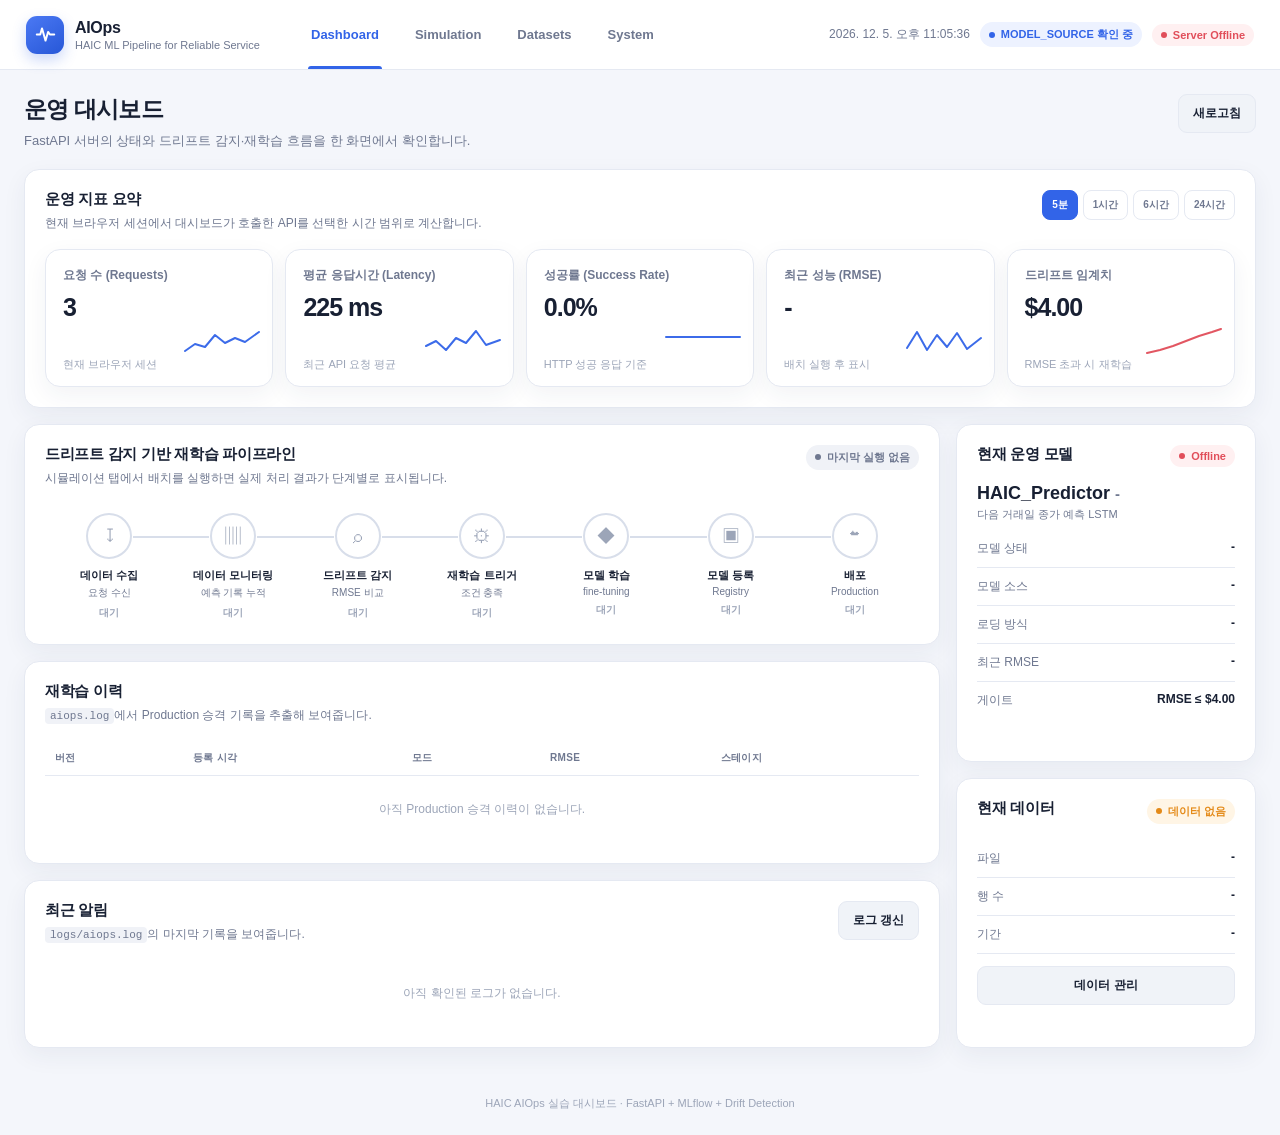
==== frontend/index.html @ a304794e "chore: 폴더 구조 변경 Co-Authored-By: Claude Opus 5.5 <noreply@anthropic.com>" ====
<!DOCTYPE html>
<html lang="ko">
<head>
<meta charset="UTF-8" />
<meta name="viewport" content="width=device-width, initial-scale=1.0" />
<title>AIOps · HAIC 운영 대시보드</title>
<link rel="icon" type="image/x-icon" href="/favicon.ico" />
<style>
  :root {
    --bg: #f4f6fb; --card: #fff; --line: #e5e9f2; --line-strong: #d8deea;
    --text: #182033; --muted: #6f7890; --faint: #9ca5b8; --blue: #3264e8;
    --blue-soft: #edf2ff; --green: #16a765; --green-soft: #eaf8f1;
    --orange: #e48a18; --orange-soft: #fff5e5; --red: #e14e5a; --red-soft: #fff0f1;
    --shadow: 0 8px 24px rgba(38,54,93,.06);
    --sans: -apple-system,BlinkMacSystemFont,"Segoe UI",Pretendard,"Noto Sans KR",sans-serif;
    --mono: "SFMono-Regular",Consolas,Menlo,monospace;
  }
  * { box-sizing: border-box; }
  body { margin: 0; background: var(--bg); color: var(--text); font-family: var(--sans); }
  button,input { font: inherit; } button { cursor: pointer; }
  .topbar { height:70px; padding:0 26px; display:flex; align-items:center; gap:28px; background:rgba(255,255,255,.96); border-bottom:1px solid var(--line); position:sticky; top:0; z-index:20; backdrop-filter:blur(12px); }
  .brand { display:flex; align-items:center; gap:11px; min-width:245px; }
  .brand-mark { width:38px; height:38px; border-radius:11px; display:grid; place-items:center; color:white; background:linear-gradient(145deg,#4b79f4,#2757d7); box-shadow:0 6px 14px rgba(50,100,232,.25); }
  .brand-title { font-size:16px; font-weight:800; letter-spacing:-.02em; }
  .brand-sub { margin-top:2px; color:var(--muted); font-size:11px; }
  .nav { align-self:stretch; display:flex; align-items:stretch; gap:12px; }
  .nav-btn { position:relative; border:0; background:transparent; color:var(--muted); padding:0 12px; font-weight:700; font-size:13px; }
  .nav-btn.active { color:var(--blue); }
  .nav-btn.active::after { content:""; position:absolute; left:9px; right:9px; bottom:0; height:3px; background:var(--blue); border-radius:3px 3px 0 0; }
  .top-meta { margin-left:auto; display:flex; align-items:center; gap:10px; color:var(--muted); font-size:12px; }
  .page { max-width:1280px; margin:0 auto; padding:24px; }
  .tab-panel { display:none; } .tab-panel.active { display:block; animation:fade .18s ease-out; }
  @keyframes fade { from { opacity:.45; transform:translateY(3px); } }
  .page-heading { display:flex; align-items:flex-start; justify-content:space-between; gap:18px; margin-bottom:18px; }
  .page-heading h1 { margin:0; font-size:23px; letter-spacing:-.035em; }
  .page-heading p { margin:6px 0 0; color:var(--muted); font-size:13px; line-height:1.55; }
  .card { background:var(--card); border:1px solid var(--line); border-radius:15px; box-shadow:var(--shadow); }
  .card-pad { padding:20px; }
  .card-head { display:flex; align-items:flex-start; justify-content:space-between; gap:16px; margin-bottom:16px; }
  .card-head h2 { margin:0; font-size:15px; letter-spacing:-.02em; }
  .card-head p { margin:5px 0 0; color:var(--muted); font-size:12px; line-height:1.55; }
  .grid-main { display:grid; grid-template-columns:minmax(0,1fr) 300px; gap:16px; }
  .grid-main > *, .split > * { min-width:0; }
  .stack { display:grid; gap:16px; min-width:0; }
  .stack > *, .card { min-width:0; }
  .metric-grid { display:grid; grid-template-columns:repeat(5,minmax(0,1fr)); gap:12px; }
  .metric { min-height:138px; padding:17px; position:relative; overflow:hidden; }
  .metric-label { color:var(--muted); font-size:12px; font-weight:700; }
  .metric-value { margin-top:9px; font-size:25px; font-weight:850; letter-spacing:-.04em; }
  .metric-foot { position:absolute; left:17px; bottom:14px; color:var(--faint); font-size:11px; }
  .spark { position:absolute; right:12px; bottom:28px; width:76px; height:34px; opacity:.95; }
  .spark polyline { fill:none; stroke:var(--blue); stroke-width:2; stroke-linecap:round; stroke-linejoin:round; }
  .metric.warn .spark polyline { stroke:var(--red); }
  .badge { display:inline-flex; align-items:center; gap:6px; border-radius:999px; padding:5px 9px; font-size:11px; font-weight:750; white-space:nowrap; }
  .badge::before { content:""; width:6px; height:6px; border-radius:50%; background:currentColor; }
  .badge.ok { color:var(--green); background:var(--green-soft); } .badge.warn { color:var(--orange); background:var(--orange-soft); }
  .badge.err { color:var(--red); background:var(--red-soft); } .badge.neutral { color:var(--muted); background:#f0f2f7; }
  .badge.blue { color:var(--blue); background:var(--blue-soft); }
  .pipeline { display:grid; grid-template-columns:repeat(7,minmax(92px,1fr)); align-items:start; gap:0; overflow-x:auto; padding:10px 2px 4px; }
  .stage { min-width:92px; text-align:center; position:relative; padding:0 5px; }
  .stage:not(:last-child)::after { content:""; position:absolute; height:2px; background:var(--line-strong); left:calc(50% + 24px); right:calc(-50% + 24px); top:23px; }
  .stage.done:not(:last-child)::after { background:#9ddbbd; } .stage.alert:not(:last-child)::after { background:#f3ca8a; }
  .stage-icon { width:46px; height:46px; margin:0 auto 9px; border-radius:50%; border:2px solid var(--line-strong); background:white; display:grid; place-items:center; color:var(--faint); font-size:18px; position:relative; z-index:1; }
  .stage.done .stage-icon { border-color:#70cf9f; color:var(--green); background:var(--green-soft); }
  .stage.alert .stage-icon { border-color:#f0b65a; color:var(--orange); background:var(--orange-soft); }
  .stage-title { font-size:11px; font-weight:800; } .stage-desc { color:var(--muted); font-size:10px; margin-top:3px; }
  .stage-status { color:var(--faint); font-size:10px; font-weight:750; margin-top:6px; }
  .stage.done .stage-status { color:var(--green); } .stage.alert .stage-status { color:var(--orange); }
  .model-name { margin:2px 0 3px; font-size:18px; font-weight:850; }
  .kv { display:grid; grid-template-columns:88px 1fr; gap:10px; padding:10px 0; border-bottom:1px solid var(--line); font-size:12px; }
  .kv:last-child { border-bottom:0; } .kv span:first-child { color:var(--muted); } .kv span:last-child { font-weight:750; text-align:right; overflow-wrap:anywhere; }
  .notice { border-left:3px solid var(--blue); background:var(--blue-soft); color:#38517f; border-radius:8px; padding:11px 12px; font-size:11px; line-height:1.6; }
  .btn { border:0; border-radius:9px; padding:10px 14px; font-weight:750; font-size:12px; transition:.15s ease; }
  .btn:hover { transform:translateY(-1px); } .btn.primary { background:var(--blue); color:white; box-shadow:0 5px 12px rgba(50,100,232,.2); }
  .btn.secondary { background:#f0f3f8; color:var(--text); border:1px solid var(--line); } .btn.danger { background:var(--red); color:white; }
  .btn:disabled { opacity:.5; cursor:not-allowed; transform:none; } .btn-row { display:flex; flex-wrap:wrap; gap:8px; align-items:center; }
  .field { padding:10px 12px; border:1px solid var(--line-strong); border-radius:9px; background:white; color:var(--muted); font-size:12px; max-width:100%; }
  textarea.field { width:100%; min-height:310px; resize:vertical; color:var(--text); font:11px/1.55 var(--mono); }
  .range-toolbar { display:flex; gap:5px; flex-wrap:wrap; }
  .range-btn { border:1px solid var(--line); background:#fff; color:var(--muted); border-radius:8px; padding:7px 9px; font-size:10px; font-weight:750; }
  .range-btn.active { background:var(--blue); border-color:var(--blue); color:white; }
  .split { display:grid; grid-template-columns:1fr 1fr; gap:16px; }
  .result { display:none; margin-top:14px; padding:14px; border:1px solid var(--line); border-radius:10px; background:#f8f9fc; font:11px/1.55 var(--mono); white-space:pre-wrap; overflow:auto; max-height:300px; }
  .result.show { display:block; } .result.error { border-color:#f2b4ba; background:var(--red-soft); } .log-view { min-height:260px; }
  table { width:100%; border-collapse:collapse; font-size:12px; } th { color:var(--muted); text-align:left; font-size:10px; letter-spacing:.04em; text-transform:uppercase; padding:10px; border-bottom:1px solid var(--line); }
  td { padding:12px 10px; border-bottom:1px solid var(--line); } tr:last-child td { border-bottom:0; }
  .empty { padding:25px 10px; color:var(--faint); text-align:center; font-size:12px; }
  code { font:11px var(--mono); background:#f0f2f7; padding:2px 5px; border-radius:4px; }
  footer { color:var(--faint); text-align:center; font-size:11px; padding:24px; }
  @media (max-width:980px) {
    .topbar { height:auto; min-height:70px; flex-wrap:wrap; padding:14px 18px 0; gap:8px; } .brand { min-width:0; } .top-meta { margin-left:auto; }
    .nav { order:3; width:100%; height:42px; overflow-x:auto; } .metric-grid { grid-template-columns:repeat(2,minmax(0,1fr)); }
    .metric-grid .metric:last-child { grid-column:1/-1; } .grid-main,.split { grid-template-columns:1fr; }
  }
  @media (max-width:560px) { .page { padding:15px; } .top-meta .clock { display:none; } .metric-grid { grid-template-columns:1fr; } .metric-grid .metric:last-child { grid-column:auto; } .page-heading { display:block; } .page-heading .btn { margin-top:12px; } }
</style>
</head>
<body>
<header class="topbar">
  <div class="brand"><div class="brand-mark"><svg width="21" height="21" viewBox="0 0 24 24" fill="none"><path d="M2 12h4l2-7 4 14 3-10 2 3h5" stroke="currentColor" stroke-width="2.2" stroke-linecap="round" stroke-linejoin="round"/></svg></div><div><div class="brand-title">AIOps</div><div class="brand-sub">HAIC ML Pipeline for Reliable Service</div></div></div>
  <nav class="nav" aria-label="대시보드 메뉴">
    <button class="nav-btn active" data-tab="dashboard" onclick="openTab('dashboard')">Dashboard</button>
    <button class="nav-btn" data-tab="simulation" onclick="openTab('simulation')">Simulation</button>
    <button class="nav-btn" data-tab="datasets" onclick="openTab('datasets')">Datasets</button>
    <button class="nav-btn" data-tab="system" onclick="openTab('system')">System</button>
  </nav>
  <div class="top-meta"><span class="clock" id="clock">-</span><span class="badge blue" id="model-source">MODEL_SOURCE 확인 중</span><span class="badge neutral" id="top-health">연결 확인 중</span></div>
</header>

<main class="page">
  <section class="tab-panel active" id="tab-dashboard">
    <div class="page-heading"><div><h1>운영 대시보드</h1><p>FastAPI 서버의 상태와 드리프트 감지·재학습 흐름을 한 화면에서 확인합니다.</p></div><button class="btn secondary" onclick="refreshAll()">새로고침</button></div>
    <div class="card card-pad" style="margin-bottom:16px;">
      <div class="card-head"><div><h2>운영 지표 요약</h2><p>현재 브라우저 세션에서 대시보드가 호출한 API를 선택한 시간 범위로 계산합니다.</p></div><div class="range-toolbar"><button class="range-btn active" onclick="setMetricWindow(5,this)">5분</button><button class="range-btn" onclick="setMetricWindow(60,this)">1시간</button><button class="range-btn" onclick="setMetricWindow(360,this)">6시간</button><button class="range-btn" onclick="setMetricWindow(1440,this)">24시간</button></div></div>
      <div class="metric-grid">
        <article class="card metric"><div class="metric-label">요청 수 (Requests)</div><div class="metric-value" id="metric-requests">0</div><svg class="spark" viewBox="0 0 76 34"><polyline points="1,27 11,20 21,23 31,11 41,19 51,14 61,18 75,8"/></svg><div class="metric-foot">현재 브라우저 세션</div></article>
        <article class="card metric"><div class="metric-label">평균 응답시간 (Latency)</div><div class="metric-value" id="metric-latency">-</div><svg class="spark" viewBox="0 0 76 34"><polyline points="1,22 11,17 21,26 31,14 41,19 51,7 61,21 75,16"/></svg><div class="metric-foot">최근 API 요청 평균</div></article>
        <article class="card metric"><div class="metric-label">성공률 (Success Rate)</div><div class="metric-value" id="metric-success">-</div><svg class="spark" viewBox="0 0 76 34"><polyline points="1,13 11,13 21,13 31,13 41,13 51,13 61,13 75,13"/></svg><div class="metric-foot">HTTP 성공 응답 기준</div></article>
        <article class="card metric"><div class="metric-label">최근 성능 (RMSE)</div><div class="metric-value" id="metric-rmse">-</div><svg class="spark" viewBox="0 0 76 34"><polyline points="1,24 11,8 21,26 31,11 41,23 51,9 61,25 75,14"/></svg><div class="metric-foot">배치 실행 후 표시</div></article>
        <article class="card metric warn"><div class="metric-label">드리프트 임계치</div><div class="metric-value">$4.00</div><svg class="spark" viewBox="0 0 76 34"><polyline points="1,29 14,26 27,22 40,17 53,12 66,8 75,5"/></svg><div class="metric-foot">RMSE 초과 시 재학습</div></article>
      </div>
    </div>
    <div class="grid-main">
      <div class="stack">
        <div class="card card-pad"><div class="card-head"><div><h2>드리프트 감지 기반 재학습 파이프라인</h2><p>시뮬레이션 탭에서 배치를 실행하면 실제 처리 결과가 단계별로 표시됩니다.</p></div><span class="badge neutral" id="run-badge">마지막 실행 없음</span></div><div class="pipeline" id="pipeline"></div></div>
        <div class="card card-pad"><div class="card-head"><div><h2>재학습 이력</h2><p><code>aiops.log</code>에서 Production 승격 기록을 추출해 보여줍니다.</p></div></div><div style="overflow:auto;"><table><thead><tr><th>버전</th><th>등록 시각</th><th>모드</th><th>RMSE</th><th>스테이지</th></tr></thead><tbody id="history-table"><tr><td colspan="5" class="empty">승격 이력이 없습니다.</td></tr></tbody></table></div></div>
        <div class="card card-pad"><div class="card-head"><div><h2>최근 알림</h2><p><code>logs/aiops.log</code>의 마지막 기록을 보여줍니다.</p></div><button class="btn secondary" onclick="loadLogs()">로그 갱신</button></div><div id="recent-alerts" class="empty">아직 확인된 로그가 없습니다.</div></div>
      </div>
      <aside class="stack">
        <div class="card card-pad"><div class="card-head"><div><h2>현재 운영 모델</h2></div><span class="badge neutral" id="model-health">확인 중</span></div><div class="model-name">HAIC_Predictor <small id="model-version" style="color:var(--muted);">-</small></div><div style="color:var(--muted);font-size:11px;margin-bottom:8px;">다음 거래일 종가 예측 LSTM</div><div class="kv"><span>모델 상태</span><span id="model-loaded">-</span></div><div class="kv"><span>모델 소스</span><span id="model-source-card">-</span></div><div class="kv"><span>로딩 방식</span><span id="loading-mode">-</span></div><div class="kv"><span>최근 RMSE</span><span id="model-rmse">-</span></div><div class="kv"><span>게이트</span><span>RMSE ≤ $4.00</span></div></div>
        <div class="card card-pad"><div class="card-head"><div><h2>현재 데이터</h2></div><span class="badge neutral" id="data-health">확인 중</span></div><div class="kv"><span>파일</span><span id="data-file">-</span></div><div class="kv"><span>행 수</span><span id="data-rows">-</span></div><div class="kv"><span>기간</span><span id="data-range">-</span></div><button class="btn secondary" style="margin-top:12px;width:100%;" onclick="openTab('datasets')">데이터 관리</button></div>
      </aside>
    </div>
  </section>

  <section class="tab-panel" id="tab-simulation">
    <div class="page-heading"><div><h1>시뮬레이션</h1><p>Day1의 단일 종가 예측과 Day3의 드리프트 감지·재학습 흐름을 직접 실행합니다.</p></div></div>
    <div class="card card-pad" style="margin-bottom:16px;">
      <div class="card-head"><div><h2>Day1 — 다음날 종가 예측</h2><p>최근 20거래일의 <code>close</code>와 <code>volume</code>을 JSON으로 보내 <code>/predict</code>를 호출합니다.</p></div><span class="badge blue">20일 시퀀스</span></div>
      <textarea class="field" id="predict-input" spellcheck="false"></textarea>
      <div class="btn-row" style="margin-top:10px;"><button class="btn secondary" onclick="generatePredictExample()">예시 데이터 다시 생성</button><button class="btn primary" id="predict-btn" onclick="runPrediction()">예측 실행</button><span class="badge neutral" id="predict-status">대기 중</span></div>
      <div id="predict-result" class="result"></div>
    </div>
    <div class="card card-pad">
      <div class="card-head"><div><h2>Day3 — 드리프트 시뮬레이션</h2><p>41개 종가를 생성해 슬라이딩 윈도우로 21번 예측하고 RMSE가 임계치를 넘으면 fine-tuning을 실행합니다.</p></div></div>
    <div class="split">
      <div class="card card-pad"><div class="card-head"><div><h2>정상 데이터</h2><p>낮은 변동성의 랜덤워크를 전송합니다.</p></div><span class="badge ok">σ = 0.012</span></div><button class="btn primary" id="normal-btn" onclick="sendBatch('normal')">정상 배치 전송</button></div>
      <div class="card card-pad"><div class="card-head"><div><h2>드리프트 데이터</h2><p>변동성을 3배로 높여 전송합니다.</p></div><span class="badge warn">σ = 0.036</span></div><button class="btn danger" id="drift-btn" onclick="sendBatch('drift')">드리프트 배치 전송</button></div>
    </div>
    <div style="margin-top:16px;"><div class="card-head"><div><h2>실행 결과</h2><p>fine-tuning이 시작되면 응답까지 수십 초가 걸릴 수 있습니다.</p></div><span class="badge neutral" id="simulation-status">대기 중</span></div><div id="simulation-summary" class="empty">위 버튼 중 하나를 눌러 시뮬레이션을 시작하세요.</div><div id="simulation-result" class="result"></div></div>
    </div>
  </section>

  <section class="tab-panel" id="tab-datasets">
    <div class="page-heading"><div><h1>데이터셋 관리</h1><p>학습과 재학습에 사용할 HAIC CSV를 업로드하고 현재 데이터 범위를 확인합니다.</p></div></div>
    <div class="split">
      <div class="card card-pad"><div class="card-head"><div><h2>CSV 업로드</h2><p><code>Date</code>, <code>Close</code>, <code>Volume</code> 컬럼과 최소 41행이 필요합니다.</p></div></div><div class="btn-row"><input class="field" type="file" id="upload-input" accept=".csv" /><button class="btn primary" onclick="uploadFile()">업로드</button></div><div id="upload-status" style="margin-top:14px;"></div></div>
      <div class="card card-pad"><div class="card-head"><div><h2>활성 데이터셋</h2><p>가장 최근에 업로드한 파일이 학습에 사용됩니다.</p></div><span class="badge neutral" id="dataset-badge">확인 중</span></div><table><tbody id="dataset-table"><tr><td class="empty">불러오는 중…</td></tr></tbody></table></div>
    </div>
    <div class="card card-pad" style="margin-top:16px;"><div class="card-head"><div><h2>참조 데이터</h2><p>이 실습의 HAIC 데이터는 가상의 종가·거래량 시계열입니다.</p></div></div><div class="notice">학습 데이터의 가격 수준은 가상이므로 실제 투자 판단에 사용할 수 없습니다. 이 화면의 목적은 시계열 모델 서빙, 성능 게이트, 드리프트 감지와 자동 재학습 과정을 학습하는 것입니다.</div></div>
  </section>

  <section class="tab-panel" id="tab-system">
    <div class="page-heading"><div><h1>시스템</h1><p>서버 상태와 AIOps 로그를 확인합니다.</p></div><button class="btn secondary" onclick="refreshAll()">전체 갱신</button></div>
    <div class="split">
      <div class="card card-pad"><div class="card-head"><div><h2>시스템 설정</h2><p>서버가 실제로 사용 중인 환경변수와 코드 상수입니다.</p></div><span class="badge neutral" id="system-health">확인 중</span></div><div class="kv"><span>SEQ_LEN</span><span>20</span></div><div class="kv"><span>RMSE 게이트</span><span>$4.00</span></div><div class="kv"><span>드리프트 윈도우</span><span>21</span></div><div class="kv"><span>BASE EPOCHS</span><span>100</span></div><div class="kv"><span>FINE-TUNE EPOCHS</span><span>10</span></div><div class="kv"><span>FINE-TUNE LR</span><span>0.0001</span></div><div class="kv"><span>MODEL_SOURCE</span><span id="system-model-source">-</span></div><div class="kv"><span>LOADING_MODE</span><span id="system-loading-mode">-</span></div><div class="notice" style="margin-top:15px;">실습에서는 요청 처리 중 재학습하고 상태·아티팩트·로그를 로컬에 둡니다. 실무에서는 작업 오케스트레이터, 공유 상태 저장소, 객체 스토리지, 중앙 로그 시스템을 사용합니다.</div></div>
      <div class="card card-pad"><div class="card-head"><div><h2>로그 파일</h2><p>파일을 선택하면 아래에서 내용을 확인할 수 있습니다.</p></div></div><div class="btn-row" id="log-files"></div><div id="log-content" class="result log-view"></div></div>
    </div>
  </section>
</main>
<footer>HAIC AIOps 실습 대시보드 · FastAPI + MLflow + Drift Detection</footer>

<script>
const SEQ_LEN=20, WINDOW_SIZE=21, RMSE_THRESHOLD=4.0, NORMAL_SIGMA=.012, DRIFT_SIGMA=.036, DEFAULT_BASE_PRICE=165;
const stats={events:[]}; let metricWindow=5, lastPipelineRun=null;
const stages=[{title:"데이터 수집",desc:"요청 수신",icon:"↧"},{title:"데이터 모니터링",desc:"예측 기록 누적",icon:"▥"},{title:"드리프트 감지",desc:"RMSE 비교",icon:"⌕"},{title:"재학습 트리거",desc:"조건 충족",icon:"⚙"},{title:"모델 학습",desc:"fine-tuning",icon:"◆"},{title:"모델 등록",desc:"Registry",icon:"▣"},{title:"배포",desc:"Production",icon:"☁"}];

function openTab(name){document.querySelectorAll(".tab-panel").forEach(e=>e.classList.toggle("active",e.id===`tab-${name}`));document.querySelectorAll(".nav-btn").forEach(e=>e.classList.toggle("active",e.dataset.tab===name));if(name==="system")loadLogs();if(name==="datasets")loadDataStatus();}
function updateClock(){document.getElementById("clock").textContent=new Intl.DateTimeFormat("ko-KR",{dateStyle:"medium",timeStyle:"medium"}).format(new Date());}setInterval(updateClock,1000);updateClock();
function updateMetrics(){const cutoff=Date.now()-metricWindow*60000,events=stats.events.filter(e=>e.ts>=cutoff),successes=events.filter(e=>e.ok).length,latency=events.reduce((s,e)=>s+e.ms,0);document.getElementById("metric-requests").textContent=events.length.toLocaleString();document.getElementById("metric-latency").textContent=events.length?`${Math.round(latency/events.length)} ms`:"-";document.getElementById("metric-success").textContent=events.length?`${(successes/events.length*100).toFixed(1)}%`:"-";}
function setMetricWindow(minutes,button){metricWindow=minutes;document.querySelectorAll(".range-btn").forEach(b=>b.classList.remove("active"));button.classList.add("active");updateMetrics();}
async function safeJson(res){const text=await res.text();try{return JSON.parse(text)}catch{return{__raw:text||"(응답 없음)"}}}
async function api(path,options={}){const started=performance.now();let res;try{res=await fetch(path,options);return{ok:res.ok,status:res.status,data:await safeJson(res)}}finally{stats.events.push({ts:Date.now(),ms:performance.now()-started,ok:Boolean(res&&res.ok)});updateMetrics();}}
function setBadge(el,type,text){el.className=`badge ${type}`;el.textContent=text;}
function showResult(el,data,error=false){el.className=`result show${error?" error":""}`;el.textContent=typeof data==="string"?data:JSON.stringify(data,null,2);}
function escapeHtml(v){return String(v??"").replace(/[&<>'"]/g,c=>({"&":"&amp;","<":"&lt;",">":"&gt;","'":"&#39;",'"':"&quot;"}[c]));}

async function loadHealth(){const top=document.getElementById("top-health"),model=document.getElementById("model-health"),sys=document.getElementById("system-health");try{const{ok,data}=await api("/health");if(!ok)throw Error();setBadge(top,"ok","Server Healthy");setBadge(model,"ok","Healthy");setBadge(sys,"ok","연결됨");document.getElementById("model-loaded").textContent=data.model_loaded?"메모리에 로드됨":"첫 요청 대기 중";document.getElementById("model-version").textContent=data.model_version||"-";document.getElementById("model-source").textContent=`MODEL_SOURCE=${data.model_source||"local"}`;document.getElementById("model-source-card").textContent=data.model_source||"local";document.getElementById("loading-mode").textContent=data.loading_mode||"-";document.getElementById("system-model-source").textContent=data.model_source||"local";document.getElementById("system-loading-mode").textContent=data.loading_mode||"-";}catch{setBadge(top,"err","Server Offline");setBadge(model,"err","Offline");setBadge(sys,"err","연결 실패");}}
async function loadDataStatus(){const badge=document.getElementById("data-health"),db=document.getElementById("dataset-badge"),table=document.getElementById("dataset-table");try{const{ok,data}=await api("/data/status");if(!ok||!data.exists){setBadge(badge,"warn","데이터 없음");setBadge(db,"warn","업로드 필요");document.getElementById("data-file").textContent="-";document.getElementById("data-rows").textContent="-";document.getElementById("data-range").textContent="-";table.innerHTML='<tr><td class="empty">아직 업로드한 CSV가 없습니다.</td></tr>';return;}setBadge(badge,"ok","준비됨");setBadge(db,"ok","활성");document.getElementById("data-file").textContent=data.filename;document.getElementById("data-rows").textContent=`${data.rows}행`;document.getElementById("data-range").textContent=`${data.start_date} ~ ${data.end_date}`;table.innerHTML=`<tr><th>항목</th><th>값</th></tr><tr><td>파일명</td><td>${escapeHtml(data.filename)}</td></tr><tr><td>데이터 행 수</td><td>${data.rows.toLocaleString()}행</td></tr><tr><td>시작일</td><td>${escapeHtml(data.start_date)}</td></tr><tr><td>종료일</td><td>${escapeHtml(data.end_date)}</td></tr><tr><td>최저 종가</td><td>$${Number(data.min_close).toFixed(2)}</td></tr><tr><td>최고 종가</td><td>$${Number(data.max_close).toFixed(2)}</td></tr><tr><td>평균 거래량</td><td>${Math.round(Number(data.avg_volume||0)).toLocaleString()}</td></tr>`;}catch{setBadge(badge,"err","확인 실패");setBadge(db,"err","오류");table.innerHTML='<tr><td class="empty">데이터 상태를 불러오지 못했습니다.</td></tr>';}}
async function uploadFile(){const input=document.getElementById("upload-input"),status=document.getElementById("upload-status");if(!input.files.length){status.innerHTML='<span class="badge warn">CSV를 먼저 선택하세요</span>';return;}const form=new FormData();form.append("file",input.files[0]);status.innerHTML='<span class="badge neutral">업로드 중</span>';try{const{ok,data}=await api("/data/upload",{method:"POST",body:form});if(!ok){status.innerHTML=`<span class="badge err">${escapeHtml(data.detail||"업로드 실패")}</span>`;return;}status.innerHTML=`<span class="badge ok">${escapeHtml(data.filename)} · ${data.rows}행 업로드 완료</span>`;await loadDataStatus();}catch(e){status.innerHTML=`<span class="badge err">연결 실패: ${escapeHtml(e.message)}</span>`;}}
function randn(){let u=0,v=0;while(!u)u=Math.random();while(!v)v=Math.random();return Math.sqrt(-2*Math.log(u))*Math.cos(2*Math.PI*v)}
function randomWalk(n,base,sigma){const a=[];let p=Math.log(base);for(let i=0;i<n;i++){p+=randn()*sigma;a.push(Math.exp(p))}return a}
function rmseOf(actual,pred){const n=Math.min(actual.length,pred.length);if(!n)return null;return Math.sqrt(actual.slice(0,n).reduce((s,v,i)=>s+(v-pred[i])**2,0)/n)}

function generatePredictExample(){const prices=randomWalk(SEQ_LEN,DEFAULT_BASE_PRICE,.01),sequence=prices.map(close=>({close:Number(close.toFixed(2)),volume:Math.round(1100000+Math.random()*300000)}));document.getElementById("predict-input").value=JSON.stringify({sequence},null,2);setBadge(document.getElementById("predict-status"),"neutral","대기 중");document.getElementById("predict-result").className="result";}
async function runPrediction(){const input=document.getElementById("predict-input"),button=document.getElementById("predict-btn"),status=document.getElementById("predict-status"),result=document.getElementById("predict-result");let payload;try{payload=JSON.parse(input.value)}catch(e){setBadge(status,"err","JSON 형식 오류");showResult(result,e.message,true);return;}button.disabled=true;setBadge(status,"warn","예측 중");try{const{ok,data,status:code}=await api("/predict",{method:"POST",headers:{"Content-Type":"application/json"},body:JSON.stringify(payload)});if(!ok){setBadge(status,"err",`예측 실패 · HTTP ${code}`);showResult(result,data,true);return;}setBadge(status,"ok","예측 완료");showResult(result,data);await loadHealth();}catch(e){setBadge(status,"err","연결 실패");showResult(result,e.message,true)}finally{button.disabled=false}}

async function sendBatch(kind){const badge=document.getElementById("simulation-status"),summary=document.getElementById("simulation-summary"),result=document.getElementById("simulation-result"),buttons=[document.getElementById("normal-btn"),document.getElementById("drift-btn")],prices=randomWalk(SEQ_LEN+WINDOW_SIZE,DEFAULT_BASE_PRICE,kind==="drift"?DRIFT_SIGMA:NORMAL_SIGMA);buttons.forEach(b=>b.disabled=true);setBadge(badge,"warn","실행 중");summary.className="empty";summary.textContent="모델 예측과 드리프트 판단을 기다리는 중입니다…";try{const{ok,status,data}=await api("/predict/batch-test",{method:"POST",headers:{"Content-Type":"application/json"},body:JSON.stringify({prices})});if(!ok){setBadge(badge,"err","실행 실패");summary.textContent=`HTTP ${status} 오류`;showResult(result,data,true);return;}const actual=prices.slice(SEQ_LEN),clientRmse=rmseOf(actual,data.predictions||[]),check=data.drift_check||{};lastPipelineRun={check,rmse:clientRmse,ts:Date.now()};document.getElementById("metric-rmse").textContent=clientRmse==null?"-":`$${clientRmse.toFixed(2)}`;document.getElementById("model-rmse").textContent=check.rmse!=null?`$${Number(check.rmse).toFixed(2)}`:(clientRmse==null?"-":`$${clientRmse.toFixed(2)}`);let type="ok",label="정상 · 드리프트 없음";if(check.status==="retrain_triggered"&&check.promoted===true){label="재학습 완료 · 새 모델 승격"}else if(check.status==="retrain_triggered"&&check.promoted===false){type="warn";label="재학습 완료 · 게이트 미통과"}else if(check.status==="retrain_triggered"){type="warn";label="드리프트 감지 · 재학습 실행"}setBadge(badge,type,label);summary.className="notice";summary.innerHTML=`<strong>${label}</strong><br>예측 ${data.predictions?.length||0}건 · 클라이언트 계산 RMSE ${clientRmse==null?"-":"$"+clientRmse.toFixed(2)} · 임계치 $${RMSE_THRESHOLD.toFixed(2)}`;showResult(result,data);renderPipeline();await loadLogs();}catch(e){setBadge(badge,"err","연결 실패");summary.textContent=e.message;showResult(result,e.message,true)}finally{buttons.forEach(b=>b.disabled=false)}}

function renderPipeline(){let states=Array(7).fill("idle");if(lastPipelineRun){const c=lastPipelineRun.check;if(c.status==="retrain_triggered"&&c.promoted===true)states=["done","done","alert","done","done","done","done"];else if(c.status==="retrain_triggered"&&c.promoted===false)states=["done","done","alert","done","done","alert","idle"];else if(c.status==="retrain_triggered")states=["done","done","alert","done","done","idle","idle"];else states=["done","done","done","idle","idle","idle","idle"]}document.getElementById("pipeline").innerHTML=stages.map((s,i)=>`<div class="stage ${states[i]}"><div class="stage-icon">${s.icon}</div><div class="stage-title">${s.title}</div><div class="stage-desc">${s.desc}</div><div class="stage-status">${states[i]==="done"?"완료":states[i]==="alert"?"감지됨":"대기"}</div></div>`).join("");const b=document.getElementById("run-badge");setBadge(b,"neutral",lastPipelineRun?`마지막 실행 ${new Date(lastPipelineRun.ts).toLocaleTimeString("ko-KR")}`:"마지막 실행 없음")}
async function loadLogs(){const files=document.getElementById("log-files"),alerts=document.getElementById("recent-alerts");try{const{ok,data}=await api("/logs");if(!ok||!Array.isArray(data)||!data.length){files.innerHTML='<span class="badge neutral">로그 파일 없음</span>';alerts.className="empty";alerts.textContent="아직 확인된 로그가 없습니다.";renderHistory("");return;}files.innerHTML=data.map(f=>`<button class="btn secondary" onclick="openLog('${encodeURIComponent(f.name)}')">${escapeHtml(f.name)} · ${f.size}B</button>`).join("");const f=data.find(x=>x.name==="aiops.log")||data[0],log=await api(`/logs/${encodeURIComponent(f.name)}`);if(log.ok){const content=log.data.content||"";renderRecentAlerts(content);renderHistory(content);}}catch{files.innerHTML='<span class="badge err">로그 연결 실패</span>';}}
function renderHistory(content){const body=document.getElementById("history-table"),records=content.split("\n").map(line=>{const m=line.match(/^(\S+\s+\S+).*\[OK\]\s+new_rmse=([0-9.]+).*HAIC_Predictor\s+v([^\s]+)/);return m?{time:m[1],rmse:m[2],version:m[3]}:null}).filter(Boolean).reverse();if(!records.length){body.innerHTML='<tr><td colspan="5" class="empty">아직 Production 승격 이력이 없습니다.</td></tr>';return;}body.innerHTML=records.slice(0,12).map(r=>`<tr><td><strong>v${escapeHtml(r.version)}</strong></td><td>${escapeHtml(r.time.replace(",",""))}</td><td><span class="badge blue">fine-tune</span></td><td>$${Number(r.rmse).toFixed(2)}</td><td><span class="badge ok">Production</span></td></tr>`).join("");const latest=records[0];document.getElementById("model-version").textContent=`v${latest.version}`;document.getElementById("model-rmse").textContent=`$${Number(latest.rmse).toFixed(2)}`;}
function renderRecentAlerts(content){const el=document.getElementById("recent-alerts"),lines=content.split("\n").filter(Boolean).slice(-5).reverse();if(!lines.length){el.className="empty";el.textContent="로그 파일은 있지만 아직 기록이 없습니다.";return;}el.className="";el.innerHTML=lines.map(line=>`<div style="display:flex;gap:9px;padding:10px 2px;border-bottom:1px solid var(--line);font-size:11px;"><span class="badge ${line.includes("[OK]")?"ok":line.includes("[WARN]")?"warn":"blue"}">${line.includes("[OK]")?"OK":line.includes("[WARN]")?"WARN":"INFO"}</span><span style="font-family:var(--mono);line-height:1.5;overflow-wrap:anywhere;">${escapeHtml(line)}</span></div>`).join("")}
async function openLog(name){const box=document.getElementById("log-content");try{const{ok,data}=await api(`/logs/${name}`);showResult(box,ok?(data.content||"(비어 있음)"):data,!ok)}catch(e){showResult(box,e.message,true)}}
async function refreshAll(){await Promise.all([loadHealth(),loadDataStatus(),loadLogs()])}
renderPipeline();generatePredictExample();updateMetrics();refreshAll();
</script>
</body>
</html>
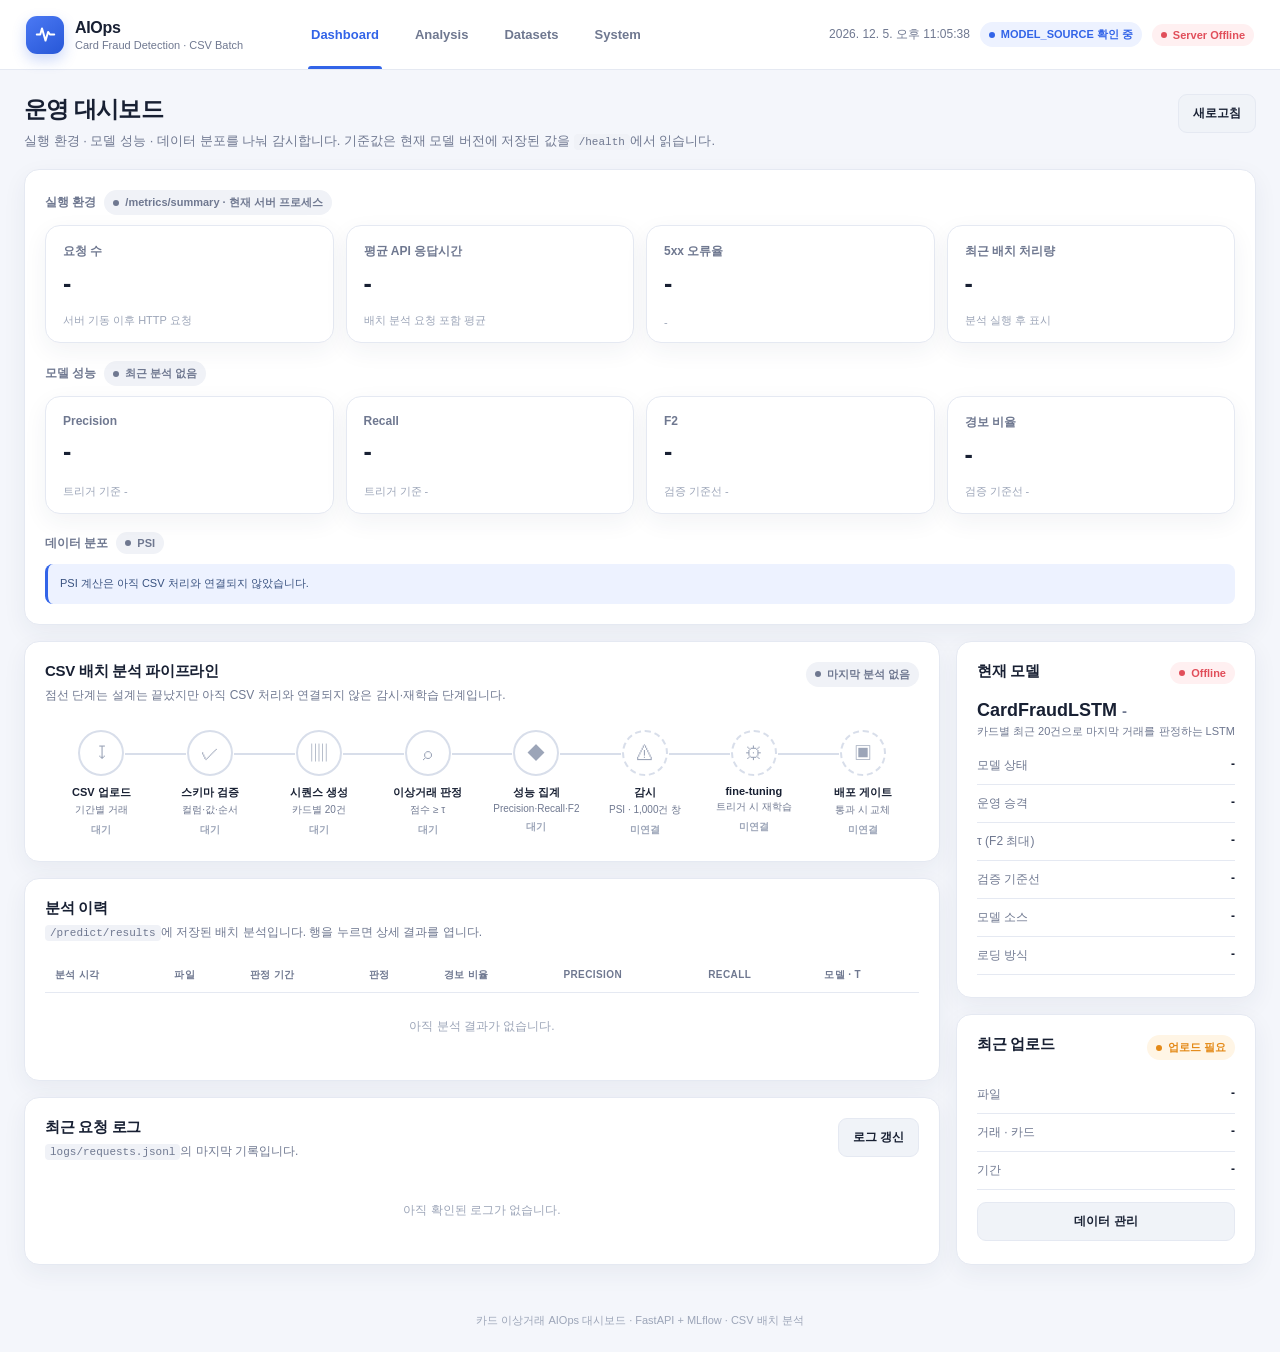
==== commit e7856bf2: "feat: 대시보드를 카드 배치 분석 구조와 설계 지표에 맞게 재작성 HAIC 실습 화면의 틀만 유지하고 RMSE·종가·단건 예측을 걷어냈습니다. 실행 환경·모델·데이터로 지표를 " ====
--- a/frontend/index.html
+++ b/frontend/index.html
@@ -3,8 +3,8 @@
 <head>
 <meta charset="UTF-8" />
 <meta name="viewport" content="width=device-width, initial-scale=1.0" />
-<title>AIOps · HAIC 운영 대시보드</title>
-<link rel="icon" type="image/x-icon" href="/favicon.ico" />
+<title>AIOps · 카드 이상거래 운영 대시보드</title>
+<link rel="icon" type="image/x-icon" href="favicon.ico" />
 <style>
   :root {
     --bg: #f4f6fb; --card: #fff; --line: #e5e9f2; --line-strong: #d8deea;
@@ -17,7 +17,7 @@
   }
   * { box-sizing: border-box; }
   body { margin: 0; background: var(--bg); color: var(--text); font-family: var(--sans); }
-  button,input { font: inherit; } button { cursor: pointer; }
+  button,input,select { font: inherit; } button { cursor: pointer; }
   .topbar { height:70px; padding:0 26px; display:flex; align-items:center; gap:28px; background:rgba(255,255,255,.96); border-bottom:1px solid var(--line); position:sticky; top:0; z-index:20; backdrop-filter:blur(12px); }
   .brand { display:flex; align-items:center; gap:11px; min-width:245px; }
   .brand-mark { width:38px; height:38px; border-radius:11px; display:grid; place-items:center; color:white; background:linear-gradient(145deg,#4b79f4,#2757d7); box-shadow:0 6px 14px rgba(50,100,232,.25); }
@@ -27,7 +27,7 @@
   .nav-btn { position:relative; border:0; background:transparent; color:var(--muted); padding:0 12px; font-weight:700; font-size:13px; }
   .nav-btn.active { color:var(--blue); }
   .nav-btn.active::after { content:""; position:absolute; left:9px; right:9px; bottom:0; height:3px; background:var(--blue); border-radius:3px 3px 0 0; }
-  .top-meta { margin-left:auto; display:flex; align-items:center; gap:10px; color:var(--muted); font-size:12px; }
+  .top-meta { margin-left:auto; display:flex; flex-wrap:wrap; justify-content:flex-end; align-items:center; gap:8px 10px; color:var(--muted); font-size:12px; } .clock { white-space:nowrap; }
   .page { max-width:1280px; margin:0 auto; padding:24px; }
   .tab-panel { display:none; } .tab-panel.active { display:block; animation:fade .18s ease-out; }
   @keyframes fade { from { opacity:.45; transform:translateY(3px); } }
@@ -43,64 +43,70 @@
   .grid-main > *, .split > * { min-width:0; }
   .stack { display:grid; gap:16px; min-width:0; }
   .stack > *, .card { min-width:0; }
-  .metric-grid { display:grid; grid-template-columns:repeat(5,minmax(0,1fr)); gap:12px; }
-  .metric { min-height:138px; padding:17px; position:relative; overflow:hidden; }
+  .metric-grid { display:grid; grid-template-columns:repeat(4,minmax(0,1fr)); gap:12px; }
+  .group-title { display:flex; align-items:center; gap:8px; margin:18px 0 10px; font-size:12px; font-weight:800; color:var(--muted); } .group-title:first-of-type { margin-top:0; }
+  .metric { min-height:118px; padding:17px; position:relative; overflow:hidden; }
   .metric-label { color:var(--muted); font-size:12px; font-weight:700; }
   .metric-value { margin-top:9px; font-size:25px; font-weight:850; letter-spacing:-.04em; }
+  .metric.warn .metric-value { color:var(--red); }
   .metric-foot { position:absolute; left:17px; bottom:14px; color:var(--faint); font-size:11px; }
-  .spark { position:absolute; right:12px; bottom:28px; width:76px; height:34px; opacity:.95; }
-  .spark polyline { fill:none; stroke:var(--blue); stroke-width:2; stroke-linecap:round; stroke-linejoin:round; }
-  .metric.warn .spark polyline { stroke:var(--red); }
   .badge { display:inline-flex; align-items:center; gap:6px; border-radius:999px; padding:5px 9px; font-size:11px; font-weight:750; white-space:nowrap; }
   .badge::before { content:""; width:6px; height:6px; border-radius:50%; background:currentColor; }
   .badge.ok { color:var(--green); background:var(--green-soft); } .badge.warn { color:var(--orange); background:var(--orange-soft); }
   .badge.err { color:var(--red); background:var(--red-soft); } .badge.neutral { color:var(--muted); background:#f0f2f7; }
   .badge.blue { color:var(--blue); background:var(--blue-soft); }
-  .pipeline { display:grid; grid-template-columns:repeat(7,minmax(92px,1fr)); align-items:start; gap:0; overflow-x:auto; padding:10px 2px 4px; }
+  .pipeline { display:grid; grid-template-columns:repeat(8,minmax(88px,1fr)); align-items:start; gap:0; overflow-x:auto; padding:10px 2px 4px; }
   .stage { min-width:92px; text-align:center; position:relative; padding:0 5px; }
   .stage:not(:last-child)::after { content:""; position:absolute; height:2px; background:var(--line-strong); left:calc(50% + 24px); right:calc(-50% + 24px); top:23px; }
   .stage.done:not(:last-child)::after { background:#9ddbbd; } .stage.alert:not(:last-child)::after { background:#f3ca8a; }
   .stage-icon { width:46px; height:46px; margin:0 auto 9px; border-radius:50%; border:2px solid var(--line-strong); background:white; display:grid; place-items:center; color:var(--faint); font-size:18px; position:relative; z-index:1; }
   .stage.done .stage-icon { border-color:#70cf9f; color:var(--green); background:var(--green-soft); }
   .stage.alert .stage-icon { border-color:#f0b65a; color:var(--orange); background:var(--orange-soft); }
+  .stage.todo .stage-icon { border-style:dashed; }
   .stage-title { font-size:11px; font-weight:800; } .stage-desc { color:var(--muted); font-size:10px; margin-top:3px; }
   .stage-status { color:var(--faint); font-size:10px; font-weight:750; margin-top:6px; }
   .stage.done .stage-status { color:var(--green); } .stage.alert .stage-status { color:var(--orange); }
   .model-name { margin:2px 0 3px; font-size:18px; font-weight:850; }
-  .kv { display:grid; grid-template-columns:88px 1fr; gap:10px; padding:10px 0; border-bottom:1px solid var(--line); font-size:12px; }
+  .kv { display:grid; grid-template-columns:96px 1fr; gap:10px; padding:10px 0; border-bottom:1px solid var(--line); font-size:12px; }
   .kv:last-child { border-bottom:0; } .kv span:first-child { color:var(--muted); } .kv span:last-child { font-weight:750; text-align:right; overflow-wrap:anywhere; }
   .notice { border-left:3px solid var(--blue); background:var(--blue-soft); color:#38517f; border-radius:8px; padding:11px 12px; font-size:11px; line-height:1.6; }
-  .btn { border:0; border-radius:9px; padding:10px 14px; font-weight:750; font-size:12px; transition:.15s ease; }
+  .notice.error { border-left-color:var(--red); background:var(--red-soft); color:#8a2c35; }
+  .btn { border:0; border-radius:9px; padding:10px 14px; font-weight:750; font-size:12px; transition:.15s ease; text-decoration:none; display:inline-block; }
   .btn:hover { transform:translateY(-1px); } .btn.primary { background:var(--blue); color:white; box-shadow:0 5px 12px rgba(50,100,232,.2); }
-  .btn.secondary { background:#f0f3f8; color:var(--text); border:1px solid var(--line); } .btn.danger { background:var(--red); color:white; }
+  .btn.secondary { background:#f0f3f8; color:var(--text); border:1px solid var(--line); }
   .btn:disabled { opacity:.5; cursor:not-allowed; transform:none; } .btn-row { display:flex; flex-wrap:wrap; gap:8px; align-items:center; }
-  .field { padding:10px 12px; border:1px solid var(--line-strong); border-radius:9px; background:white; color:var(--muted); font-size:12px; max-width:100%; }
-  textarea.field { width:100%; min-height:310px; resize:vertical; color:var(--text); font:11px/1.55 var(--mono); }
-  .range-toolbar { display:flex; gap:5px; flex-wrap:wrap; }
-  .range-btn { border:1px solid var(--line); background:#fff; color:var(--muted); border-radius:8px; padding:7px 9px; font-size:10px; font-weight:750; }
-  .range-btn.active { background:var(--blue); border-color:var(--blue); color:white; }
+  .field { padding:10px 12px; border:1px solid var(--line-strong); border-radius:9px; background:white; color:var(--text); font-size:12px; max-width:100%; }
+  .field-label { display:flex; flex-direction:column; gap:5px; color:var(--muted); font-size:11px; font-weight:700; }
   .split { display:grid; grid-template-columns:1fr 1fr; gap:16px; }
+  .stat-grid { display:grid; grid-template-columns:repeat(6,minmax(0,1fr)); gap:10px; margin:14px 0; }
+  .stat { border:1px solid var(--line); border-radius:11px; padding:12px; background:#f8f9fc; }
+  .stat span { display:block; color:var(--muted); font-size:11px; font-weight:700; } .stat strong { display:block; margin-top:4px; font-size:19px; letter-spacing:-.03em; }
   .result { display:none; margin-top:14px; padding:14px; border:1px solid var(--line); border-radius:10px; background:#f8f9fc; font:11px/1.55 var(--mono); white-space:pre-wrap; overflow:auto; max-height:300px; }
   .result.show { display:block; } .result.error { border-color:#f2b4ba; background:var(--red-soft); } .log-view { min-height:260px; }
-  table { width:100%; border-collapse:collapse; font-size:12px; } th { color:var(--muted); text-align:left; font-size:10px; letter-spacing:.04em; text-transform:uppercase; padding:10px; border-bottom:1px solid var(--line); }
+  .table-wrap { overflow:auto; }
+  table { width:100%; border-collapse:collapse; font-size:12px; } th { color:var(--muted); text-align:left; font-size:10px; letter-spacing:.04em; text-transform:uppercase; padding:10px; border-bottom:1px solid var(--line); white-space:nowrap; }
   td { padding:12px 10px; border-bottom:1px solid var(--line); } tr:last-child td { border-bottom:0; }
+  tr.clickable { cursor:pointer; } tr.clickable:hover td { background:#f8f9fc; }
+  tr.alert-row td { background:#fff8f8; }
   .empty { padding:25px 10px; color:var(--faint); text-align:center; font-size:12px; }
   code { font:11px var(--mono); background:#f0f2f7; padding:2px 5px; border-radius:4px; }
+  .chips { display:flex; flex-wrap:wrap; gap:5px; margin-top:8px; }
+  .hidden { display:none !important; }
   footer { color:var(--faint); text-align:center; font-size:11px; padding:24px; }
   @media (max-width:980px) {
     .topbar { height:auto; min-height:70px; flex-wrap:wrap; padding:14px 18px 0; gap:8px; } .brand { min-width:0; } .top-meta { margin-left:auto; }
-    .nav { order:3; width:100%; height:42px; overflow-x:auto; } .metric-grid { grid-template-columns:repeat(2,minmax(0,1fr)); }
-    .metric-grid .metric:last-child { grid-column:1/-1; } .grid-main,.split { grid-template-columns:1fr; }
+    .nav { order:3; width:100%; height:42px; overflow-x:auto; } .metric-grid,.stat-grid { grid-template-columns:repeat(2,minmax(0,1fr)); }
+    .grid-main,.split { grid-template-columns:1fr; }
   }
-  @media (max-width:560px) { .page { padding:15px; } .top-meta .clock { display:none; } .metric-grid { grid-template-columns:1fr; } .metric-grid .metric:last-child { grid-column:auto; } .page-heading { display:block; } .page-heading .btn { margin-top:12px; } }
+  @media (max-width:560px) { .page { padding:15px; } .top-meta .clock { display:none; } .metric-grid { grid-template-columns:1fr; } .page-heading { display:block; } .page-heading .btn { margin-top:12px; } }
 </style>
 </head>
 <body>
 <header class="topbar">
-  <div class="brand"><div class="brand-mark"><svg width="21" height="21" viewBox="0 0 24 24" fill="none"><path d="M2 12h4l2-7 4 14 3-10 2 3h5" stroke="currentColor" stroke-width="2.2" stroke-linecap="round" stroke-linejoin="round"/></svg></div><div><div class="brand-title">AIOps</div><div class="brand-sub">HAIC ML Pipeline for Reliable Service</div></div></div>
+  <div class="brand"><div class="brand-mark"><svg width="21" height="21" viewBox="0 0 24 24" fill="none"><path d="M2 12h4l2-7 4 14 3-10 2 3h5" stroke="currentColor" stroke-width="2.2" stroke-linecap="round" stroke-linejoin="round"/></svg></div><div><div class="brand-title">AIOps</div><div class="brand-sub">Card Fraud Detection · CSV Batch</div></div></div>
   <nav class="nav" aria-label="대시보드 메뉴">
     <button class="nav-btn active" data-tab="dashboard" onclick="openTab('dashboard')">Dashboard</button>
-    <button class="nav-btn" data-tab="simulation" onclick="openTab('simulation')">Simulation</button>
+    <button class="nav-btn" data-tab="analysis" onclick="openTab('analysis')">Analysis</button>
     <button class="nav-btn" data-tab="datasets" onclick="openTab('datasets')">Datasets</button>
     <button class="nav-btn" data-tab="system" onclick="openTab('system')">System</button>
   </nav>
@@ -109,101 +115,151 @@
 
 <main class="page">
   <section class="tab-panel active" id="tab-dashboard">
-    <div class="page-heading"><div><h1>운영 대시보드</h1><p>FastAPI 서버의 상태와 드리프트 감지·재학습 흐름을 한 화면에서 확인합니다.</p></div><button class="btn secondary" onclick="refreshAll()">새로고침</button></div>
+    <div class="page-heading"><div><h1>운영 대시보드</h1><p>실행 환경 · 모델 성능 · 데이터 분포를 나눠 감시합니다. 기준값은 현재 모델 버전에 저장된 값을 <code>/health</code>에서 읽습니다.</p></div><button class="btn secondary" onclick="refreshAll()">새로고침</button></div>
     <div class="card card-pad" style="margin-bottom:16px;">
-      <div class="card-head"><div><h2>운영 지표 요약</h2><p>현재 브라우저 세션에서 대시보드가 호출한 API를 선택한 시간 범위로 계산합니다.</p></div><div class="range-toolbar"><button class="range-btn active" onclick="setMetricWindow(5,this)">5분</button><button class="range-btn" onclick="setMetricWindow(60,this)">1시간</button><button class="range-btn" onclick="setMetricWindow(360,this)">6시간</button><button class="range-btn" onclick="setMetricWindow(1440,this)">24시간</button></div></div>
+      <div class="group-title">실행 환경 <span class="badge neutral">/metrics/summary · 현재 서버 프로세스</span></div>
       <div class="metric-grid">
-        <article class="card metric"><div class="metric-label">요청 수 (Requests)</div><div class="metric-value" id="metric-requests">0</div><svg class="spark" viewBox="0 0 76 34"><polyline points="1,27 11,20 21,23 31,11 41,19 51,14 61,18 75,8"/></svg><div class="metric-foot">현재 브라우저 세션</div></article>
-        <article class="card metric"><div class="metric-label">평균 응답시간 (Latency)</div><div class="metric-value" id="metric-latency">-</div><svg class="spark" viewBox="0 0 76 34"><polyline points="1,22 11,17 21,26 31,14 41,19 51,7 61,21 75,16"/></svg><div class="metric-foot">최근 API 요청 평균</div></article>
-        <article class="card metric"><div class="metric-label">성공률 (Success Rate)</div><div class="metric-value" id="metric-success">-</div><svg class="spark" viewBox="0 0 76 34"><polyline points="1,13 11,13 21,13 31,13 41,13 51,13 61,13 75,13"/></svg><div class="metric-foot">HTTP 성공 응답 기준</div></article>
-        <article class="card metric"><div class="metric-label">최근 성능 (RMSE)</div><div class="metric-value" id="metric-rmse">-</div><svg class="spark" viewBox="0 0 76 34"><polyline points="1,24 11,8 21,26 31,11 41,23 51,9 61,25 75,14"/></svg><div class="metric-foot">배치 실행 후 표시</div></article>
-        <article class="card metric warn"><div class="metric-label">드리프트 임계치</div><div class="metric-value">$4.00</div><svg class="spark" viewBox="0 0 76 34"><polyline points="1,29 14,26 27,22 40,17 53,12 66,8 75,5"/></svg><div class="metric-foot">RMSE 초과 시 재학습</div></article>
-      </div>
+        <article class="card metric"><div class="metric-label">요청 수</div><div class="metric-value" id="metric-requests">-</div><div class="metric-foot">서버 기동 이후 HTTP 요청</div></article>
+        <article class="card metric"><div class="metric-label">평균 API 응답시간</div><div class="metric-value" id="metric-latency">-</div><div class="metric-foot">배치 분석 요청 포함 평균</div></article>
+        <article class="card metric" id="metric-error-card"><div class="metric-label">5xx 오류율</div><div class="metric-value" id="metric-error">-</div><div class="metric-foot" id="metric-error-foot">-</div></article>
+        <article class="card metric"><div class="metric-label">최근 배치 처리량</div><div class="metric-value" id="metric-tps">-</div><div class="metric-foot" id="metric-tps-foot">분석 실행 후 표시</div></article>
+      </div>
+      <div class="group-title">모델 성능 <span class="badge neutral" id="perf-scope">최근 분석 · 정답 있는 판정 기준</span></div>
+      <div class="metric-grid">
+        <article class="card metric" id="metric-precision-card"><div class="metric-label">Precision</div><div class="metric-value" id="metric-precision">-</div><div class="metric-foot" id="metric-precision-foot">트리거 기준 -</div></article>
+        <article class="card metric" id="metric-recall-card"><div class="metric-label">Recall</div><div class="metric-value" id="metric-recall">-</div><div class="metric-foot" id="metric-recall-foot">트리거 기준 -</div></article>
+        <article class="card metric"><div class="metric-label">F2</div><div class="metric-value" id="metric-f2">-</div><div class="metric-foot" id="metric-f2-foot">검증 기준선 -</div></article>
+        <article class="card metric"><div class="metric-label">경보 비율</div><div class="metric-value" id="metric-alert">-</div><div class="metric-foot" id="metric-alert-foot">검증 기준선 -</div></article>
+      </div>
+      <div class="group-title">데이터 분포 <span class="badge neutral">PSI</span></div>
+      <div class="notice" id="psi-notice">PSI 계산은 아직 CSV 처리와 연결되지 않았습니다.</div>
     </div>
     <div class="grid-main">
       <div class="stack">
-        <div class="card card-pad"><div class="card-head"><div><h2>드리프트 감지 기반 재학습 파이프라인</h2><p>시뮬레이션 탭에서 배치를 실행하면 실제 처리 결과가 단계별로 표시됩니다.</p></div><span class="badge neutral" id="run-badge">마지막 실행 없음</span></div><div class="pipeline" id="pipeline"></div></div>
-        <div class="card card-pad"><div class="card-head"><div><h2>재학습 이력</h2><p><code>aiops.log</code>에서 Production 승격 기록을 추출해 보여줍니다.</p></div></div><div style="overflow:auto;"><table><thead><tr><th>버전</th><th>등록 시각</th><th>모드</th><th>RMSE</th><th>스테이지</th></tr></thead><tbody id="history-table"><tr><td colspan="5" class="empty">승격 이력이 없습니다.</td></tr></tbody></table></div></div>
-        <div class="card card-pad"><div class="card-head"><div><h2>최근 알림</h2><p><code>logs/aiops.log</code>의 마지막 기록을 보여줍니다.</p></div><button class="btn secondary" onclick="loadLogs()">로그 갱신</button></div><div id="recent-alerts" class="empty">아직 확인된 로그가 없습니다.</div></div>
+        <div class="card card-pad"><div class="card-head"><div><h2>CSV 배치 분석 파이프라인</h2><p>점선 단계는 설계는 끝났지만 아직 CSV 처리와 연결되지 않은 감시·재학습 단계입니다.</p></div><span class="badge neutral" id="run-badge">마지막 분석 없음</span></div><div class="pipeline" id="pipeline"></div></div>
+        <div class="card card-pad"><div class="card-head"><div><h2>분석 이력</h2><p><code>/predict/results</code>에 저장된 배치 분석입니다. 행을 누르면 상세 결과를 엽니다.</p></div></div><div class="table-wrap"><table><thead><tr><th>분석 시각</th><th>파일</th><th>판정 기간</th><th>판정</th><th>경보 비율</th><th>Precision</th><th>Recall</th><th>모델 · τ</th></tr></thead><tbody id="history-table"><tr><td colspan="8" class="empty">아직 분석 결과가 없습니다.</td></tr></tbody></table></div></div>
+        <div class="card card-pad"><div class="card-head"><div><h2>최근 요청 로그</h2><p><code>logs/requests.jsonl</code>의 마지막 기록입니다.</p></div><button class="btn secondary" onclick="loadLogs()">로그 갱신</button></div><div id="recent-alerts" class="empty">아직 확인된 로그가 없습니다.</div></div>
       </div>
       <aside class="stack">
-        <div class="card card-pad"><div class="card-head"><div><h2>현재 운영 모델</h2></div><span class="badge neutral" id="model-health">확인 중</span></div><div class="model-name">HAIC_Predictor <small id="model-version" style="color:var(--muted);">-</small></div><div style="color:var(--muted);font-size:11px;margin-bottom:8px;">다음 거래일 종가 예측 LSTM</div><div class="kv"><span>모델 상태</span><span id="model-loaded">-</span></div><div class="kv"><span>모델 소스</span><span id="model-source-card">-</span></div><div class="kv"><span>로딩 방식</span><span id="loading-mode">-</span></div><div class="kv"><span>최근 RMSE</span><span id="model-rmse">-</span></div><div class="kv"><span>게이트</span><span>RMSE ≤ $4.00</span></div></div>
-        <div class="card card-pad"><div class="card-head"><div><h2>현재 데이터</h2></div><span class="badge neutral" id="data-health">확인 중</span></div><div class="kv"><span>파일</span><span id="data-file">-</span></div><div class="kv"><span>행 수</span><span id="data-rows">-</span></div><div class="kv"><span>기간</span><span id="data-range">-</span></div><button class="btn secondary" style="margin-top:12px;width:100%;" onclick="openTab('datasets')">데이터 관리</button></div>
+        <div class="card card-pad"><div class="card-head"><div><h2>현재 모델</h2></div><span class="badge neutral" id="model-health">확인 중</span></div><div class="model-name">CardFraudLSTM <small id="model-version" style="color:var(--muted);">-</small></div><div style="color:var(--muted);font-size:11px;margin-bottom:8px;">카드별 최근 20건으로 마지막 거래를 판정하는 LSTM</div><div class="kv"><span>모델 상태</span><span id="model-loaded">-</span></div><div class="kv"><span>운영 승격</span><span id="model-role">-</span></div><div class="kv"><span>τ (F2 최대)</span><span id="model-tau">-</span></div><div class="kv"><span>검증 기준선</span><span id="model-baseline">-</span></div><div class="kv"><span>모델 소스</span><span id="model-source-card">-</span></div><div class="kv"><span>로딩 방식</span><span id="loading-mode">-</span></div><div id="model-error" class="notice error hidden" style="margin-top:12px;"></div></div>
+        <div class="card card-pad"><div class="card-head"><div><h2>최근 업로드</h2></div><span class="badge neutral" id="data-health">확인 중</span></div><div class="kv"><span>파일</span><span id="data-file">-</span></div><div class="kv"><span>거래 · 카드</span><span id="data-rows">-</span></div><div class="kv"><span>기간</span><span id="data-range">-</span></div><button class="btn secondary" style="margin-top:12px;width:100%;" onclick="openTab('datasets')">데이터 관리</button></div>
       </aside>
     </div>
   </section>
 
-  <section class="tab-panel" id="tab-simulation">
-    <div class="page-heading"><div><h1>시뮬레이션</h1><p>Day1의 단일 종가 예측과 Day3의 드리프트 감지·재학습 흐름을 직접 실행합니다.</p></div></div>
+  <section class="tab-panel" id="tab-analysis">
+    <div class="page-heading"><div><h1>배치 분석</h1><p>업로드한 기간별 거래 CSV를 골라 카드별 최근 20건 시퀀스로 이상거래를 판정합니다.</p></div></div>
     <div class="card card-pad" style="margin-bottom:16px;">
-      <div class="card-head"><div><h2>Day1 — 다음날 종가 예측</h2><p>최근 20거래일의 <code>close</code>와 <code>volume</code>을 JSON으로 보내 <code>/predict</code>를 호출합니다.</p></div><span class="badge blue">20일 시퀀스</span></div>
-      <textarea class="field" id="predict-input" spellcheck="false"></textarea>
-      <div class="btn-row" style="margin-top:10px;"><button class="btn secondary" onclick="generatePredictExample()">예시 데이터 다시 생성</button><button class="btn primary" id="predict-btn" onclick="runPrediction()">예측 실행</button><span class="badge neutral" id="predict-status">대기 중</span></div>
-      <div id="predict-result" class="result"></div>
-    </div>
-    <div class="card card-pad">
-      <div class="card-head"><div><h2>Day3 — 드리프트 시뮬레이션</h2><p>41개 종가를 생성해 슬라이딩 윈도우로 21번 예측하고 RMSE가 임계치를 넘으면 fine-tuning을 실행합니다.</p></div></div>
+      <div class="card-head"><div><h2>분석 실행</h2><p>같은 카드의 직전 거래가 19건보다 적으면 그 거래는 판정에서 제외합니다. 판정 시작일을 지정하면 그 이전 행은 이력으로만 사용합니다.</p></div><span class="badge blue">20건 시퀀스 · 피처 17개</span></div>
+      <div class="btn-row" style="align-items:flex-end;">
+        <label class="field-label">저장된 CSV<select class="field" id="upload-select" style="min-width:260px;" onchange="selectedUploadInfo()"><option value="">CSV를 업로드하세요</option></select></label>
+        <label class="field-label">판정 시작일 (선택)<input class="field" type="date" id="start-date" /></label>
+        <label class="field-label">판정 종료일 (선택)<input class="field" type="date" id="end-date" /></label>
+        <button class="btn primary" id="analyze-btn" onclick="runAnalysis()">분석 실행</button>
+        <span class="badge neutral" id="analysis-status">대기 중</span>
+      </div>
+      <p id="upload-info" style="color:var(--muted);font-size:12px;margin:12px 0 0;"></p>
+      <div id="analysis-message" class="notice hidden" style="margin-top:12px;"></div>
+    </div>
+    <div class="card card-pad hidden" id="result-card">
+      <div class="card-head"><div><h2>분석 결과</h2><p id="result-model"></p></div><a class="btn secondary" id="download-link" href="#">전체 결과 CSV 다운로드</a></div>
+      <div class="stat-grid" id="result-stats"></div>
+      <div class="notice" id="result-quality"></div>
+      <div class="notice" id="result-monitor" style="margin-top:10px;"></div>
+      <p id="result-timing" style="color:var(--muted);font-size:12px;"></p>
+      <div class="btn-row" style="justify-content:space-between;margin-bottom:8px;"><strong style="font-size:13px;">거래별 판정</strong><label class="btn-row" style="font-size:12px;color:var(--muted);"><input type="checkbox" id="alerts-only" onchange="renderRows()" /> 현재 페이지에서 경보만 보기</label></div>
+      <div class="table-wrap"><table><thead><tr><th>CSV 행</th><th>카드</th><th>승인일자</th><th>시간대</th><th>점수</th><th>판정</th><th>정답</th></tr></thead><tbody id="tx-rows"></tbody></table></div>
+      <div class="btn-row" style="margin-top:14px;justify-content:center;"><button class="btn secondary" id="prev-btn" onclick="movePage(-1)">이전</button><span id="page-info" style="font-size:12px;color:var(--muted);"></span><button class="btn secondary" id="next-btn" onclick="movePage(1)">다음</button></div>
+    </div>
+  </section>
+
+  <section class="tab-panel" id="tab-datasets">
+    <div class="page-heading"><div><h1>데이터셋 관리</h1><p>분석할 기간별 카드 거래 CSV를 업로드하고 저장된 파일을 확인합니다.</p></div></div>
     <div class="split">
-      <div class="card card-pad"><div class="card-head"><div><h2>정상 데이터</h2><p>낮은 변동성의 랜덤워크를 전송합니다.</p></div><span class="badge ok">σ = 0.012</span></div><button class="btn primary" id="normal-btn" onclick="sendBatch('normal')">정상 배치 전송</button></div>
-      <div class="card card-pad"><div class="card-head"><div><h2>드리프트 데이터</h2><p>변동성을 3배로 높여 전송합니다.</p></div><span class="badge warn">σ = 0.036</span></div><button class="btn danger" id="drift-btn" onclick="sendBatch('drift')">드리프트 배치 전송</button></div>
-    </div>
-    <div style="margin-top:16px;"><div class="card-head"><div><h2>실행 결과</h2><p>fine-tuning이 시작되면 응답까지 수십 초가 걸릴 수 있습니다.</p></div><span class="badge neutral" id="simulation-status">대기 중</span></div><div id="simulation-summary" class="empty">위 버튼 중 하나를 눌러 시뮬레이션을 시작하세요.</div><div id="simulation-result" class="result"></div></div>
-    </div>
-  </section>
-
-  <section class="tab-panel" id="tab-datasets">
-    <div class="page-heading"><div><h1>데이터셋 관리</h1><p>학습과 재학습에 사용할 HAIC CSV를 업로드하고 현재 데이터 범위를 확인합니다.</p></div></div>
+      <div class="card card-pad"><div class="card-head"><div><h2>CSV 업로드</h2><p>UTF-8 또는 CP949 CSV. 아래 16개 컬럼이 필요하고, 정답 컬럼 <code>이상거래여부</code>(0·1·빈 값)는 선택입니다.</p></div></div><div class="btn-row"><input class="field" type="file" id="upload-input" accept=".csv" /><button class="btn primary" id="upload-btn" onclick="uploadFile()">업로드</button></div><div id="upload-status" style="margin-top:14px;"></div><div class="chips" id="required-columns"></div></div>
+      <div class="card card-pad"><div class="card-head"><div><h2>입력 규칙</h2></div></div><div class="notice">CSV 전체가 20행일 필요는 없습니다. 서버가 카드별로 시간순 정렬한 뒤 최근 20건씩 시퀀스를 만들고 마지막 거래를 판정합니다. 기간 앞부분 거래를 판정하려면 같은 카드의 직전 19건을 CSV에 함께 넣어야 합니다. 정답 컬럼은 Precision·Recall 집계에만 쓰고 모델 입력에는 넣지 않습니다. 이번 시연은 정답이 즉시 확정된다고 가정합니다.</div></div>
+    </div>
+    <div class="card card-pad" style="margin-top:16px;"><div class="card-head"><div><h2>저장된 CSV</h2><p><code>/data/uploads</code> 기준 최신순입니다.</p></div><span class="badge neutral" id="dataset-badge">확인 중</span></div><div class="table-wrap"><table><thead><tr><th>파일</th><th>업로드 시각</th><th>기간</th><th>거래</th><th>카드</th><th>판정 가능</th><th>이력 부족</th><th>정답 있음</th></tr></thead><tbody id="dataset-table"><tr><td colspan="8" class="empty">불러오는 중…</td></tr></tbody></table></div></div>
+  </section>
+
+  <section class="tab-panel" id="tab-system">
+    <div class="page-heading"><div><h1>시스템</h1><p>현재 모델 버전의 판정 기준과 서버 설정, 로그를 확인합니다.</p></div><button class="btn secondary" onclick="refreshAll()">전체 갱신</button></div>
     <div class="split">
-      <div class="card card-pad"><div class="card-head"><div><h2>CSV 업로드</h2><p><code>Date</code>, <code>Close</code>, <code>Volume</code> 컬럼과 최소 41행이 필요합니다.</p></div></div><div class="btn-row"><input class="field" type="file" id="upload-input" accept=".csv" /><button class="btn primary" onclick="uploadFile()">업로드</button></div><div id="upload-status" style="margin-top:14px;"></div></div>
-      <div class="card card-pad"><div class="card-head"><div><h2>활성 데이터셋</h2><p>가장 최근에 업로드한 파일이 학습에 사용됩니다.</p></div><span class="badge neutral" id="dataset-badge">확인 중</span></div><table><tbody id="dataset-table"><tr><td class="empty">불러오는 중…</td></tr></tbody></table></div>
-    </div>
-    <div class="card card-pad" style="margin-top:16px;"><div class="card-head"><div><h2>참조 데이터</h2><p>이 실습의 HAIC 데이터는 가상의 종가·거래량 시계열입니다.</p></div></div><div class="notice">학습 데이터의 가격 수준은 가상이므로 실제 투자 판단에 사용할 수 없습니다. 이 화면의 목적은 시계열 모델 서빙, 성능 게이트, 드리프트 감지와 자동 재학습 과정을 학습하는 것입니다.</div></div>
-  </section>
-
-  <section class="tab-panel" id="tab-system">
-    <div class="page-heading"><div><h1>시스템</h1><p>서버 상태와 AIOps 로그를 확인합니다.</p></div><button class="btn secondary" onclick="refreshAll()">전체 갱신</button></div>
-    <div class="split">
-      <div class="card card-pad"><div class="card-head"><div><h2>시스템 설정</h2><p>서버가 실제로 사용 중인 환경변수와 코드 상수입니다.</p></div><span class="badge neutral" id="system-health">확인 중</span></div><div class="kv"><span>SEQ_LEN</span><span>20</span></div><div class="kv"><span>RMSE 게이트</span><span>$4.00</span></div><div class="kv"><span>드리프트 윈도우</span><span>21</span></div><div class="kv"><span>BASE EPOCHS</span><span>100</span></div><div class="kv"><span>FINE-TUNE EPOCHS</span><span>10</span></div><div class="kv"><span>FINE-TUNE LR</span><span>0.0001</span></div><div class="kv"><span>MODEL_SOURCE</span><span id="system-model-source">-</span></div><div class="kv"><span>LOADING_MODE</span><span id="system-loading-mode">-</span></div><div class="notice" style="margin-top:15px;">실습에서는 요청 처리 중 재학습하고 상태·아티팩트·로그를 로컬에 둡니다. 실무에서는 작업 오케스트레이터, 공유 상태 저장소, 객체 스토리지, 중앙 로그 시스템을 사용합니다.</div></div>
-      <div class="card card-pad"><div class="card-head"><div><h2>로그 파일</h2><p>파일을 선택하면 아래에서 내용을 확인할 수 있습니다.</p></div></div><div class="btn-row" id="log-files"></div><div id="log-content" class="result log-view"></div></div>
+      <div class="stack">
+        <div class="card card-pad"><div class="card-head"><div><h2>운영 감시 기준</h2><p>운영 데이터에 적용합니다. 정상 기간 1,000건 창으로 v1을 측정해 정했습니다.</p></div></div><div id="trigger-kv"><div class="empty">기준을 불러오는 중…</div></div></div>
+        <div class="card card-pad"><div class="card-head"><div><h2>배포 게이트</h2><p>재학습한 후보 모델을 별도 홀드아웃에서 심사할 때만 적용합니다.</p></div></div><div id="gate-kv"><div class="empty">기준을 불러오는 중…</div></div></div>
+        <div class="card card-pad"><div class="card-head"><div><h2>서버 설정</h2></div><span class="badge neutral" id="system-health">확인 중</span></div><div class="kv"><span>API 주소</span><span id="system-api">-</span></div><div class="kv"><span>입력</span><span>카드별 20건 · 피처 17개</span></div><div class="kv"><span>MODEL_SOURCE</span><span id="system-model-source">-</span></div><div class="kv"><span>LOADING_MODE</span><span id="system-loading-mode">-</span></div></div>
+      </div>
+      <div class="card card-pad"><div class="card-head"><div><h2>로그 파일</h2><p>파일을 선택하면 마지막 100KB를 보여줍니다.</p></div></div><div class="btn-row" id="log-files"></div><div id="log-content" class="result log-view"></div></div>
     </div>
   </section>
 </main>
-<footer>HAIC AIOps 실습 대시보드 · FastAPI + MLflow + Drift Detection</footer>
+<footer>카드 이상거래 AIOps 대시보드 · FastAPI + MLflow · CSV 배치 분석</footer>
 
 <script>
-const SEQ_LEN=20, WINDOW_SIZE=21, RMSE_THRESHOLD=4.0, NORMAL_SIGMA=.012, DRIFT_SIGMA=.036, DEFAULT_BASE_PRICE=165;
-const stats={events:[]}; let metricWindow=5, lastPipelineRun=null;
-const stages=[{title:"데이터 수집",desc:"요청 수신",icon:"↧"},{title:"데이터 모니터링",desc:"예측 기록 누적",icon:"▥"},{title:"드리프트 감지",desc:"RMSE 비교",icon:"⌕"},{title:"재학습 트리거",desc:"조건 충족",icon:"⚙"},{title:"모델 학습",desc:"fine-tuning",icon:"◆"},{title:"모델 등록",desc:"Registry",icon:"▣"},{title:"배포",desc:"Production",icon:"☁"}];
-
-function openTab(name){document.querySelectorAll(".tab-panel").forEach(e=>e.classList.toggle("active",e.id===`tab-${name}`));document.querySelectorAll(".nav-btn").forEach(e=>e.classList.toggle("active",e.dataset.tab===name));if(name==="system")loadLogs();if(name==="datasets")loadDataStatus();}
-function updateClock(){document.getElementById("clock").textContent=new Intl.DateTimeFormat("ko-KR",{dateStyle:"medium",timeStyle:"medium"}).format(new Date());}setInterval(updateClock,1000);updateClock();
-function updateMetrics(){const cutoff=Date.now()-metricWindow*60000,events=stats.events.filter(e=>e.ts>=cutoff),successes=events.filter(e=>e.ok).length,latency=events.reduce((s,e)=>s+e.ms,0);document.getElementById("metric-requests").textContent=events.length.toLocaleString();document.getElementById("metric-latency").textContent=events.length?`${Math.round(latency/events.length)} ms`:"-";document.getElementById("metric-success").textContent=events.length?`${(successes/events.length*100).toFixed(1)}%`:"-";}
-function setMetricWindow(minutes,button){metricWindow=minutes;document.querySelectorAll(".range-btn").forEach(b=>b.classList.remove("active"));button.classList.add("active");updateMetrics();}
-async function safeJson(res){const text=await res.text();try{return JSON.parse(text)}catch{return{__raw:text||"(응답 없음)"}}}
-async function api(path,options={}){const started=performance.now();let res;try{res=await fetch(path,options);return{ok:res.ok,status:res.status,data:await safeJson(res)}}finally{stats.events.push({ts:Date.now(),ms:performance.now()-started,ok:Boolean(res&&res.ok)});updateMetrics();}}
+const API_BASE=(()=>{const q=new URLSearchParams(location.search).get("api");if(q)return q.replace(/\/+$/,"");return ["5173","3000"].includes(location.port)?`${location.protocol}//${location.hostname}:8077`:""})();
+const REQUIRED_COLUMNS=["카드KEY","승인일자","승인시간대","승인SEQ","통합승인금액","국내해외여부","카드이용한도금액","연령","가맹점누적매출금액_구간화","개인법인구분코드_가맹점","가맹점여부_신규","인터넷판매여부","일시불할부구분코드","전월_매출건수","전월_매출금액","카드구분코드"];
+const PAGE_SIZE=100;
+const stages=[{title:"CSV 업로드",desc:"기간별 거래",icon:"↧"},{title:"스키마 검증",desc:"컬럼·값·순서",icon:"✓"},{title:"시퀀스 생성",desc:"카드별 20건",icon:"▥"},{title:"이상거래 판정",desc:"점수 ≥ τ",icon:"⌕"},{title:"성능 집계",desc:"Precision·Recall·F2",icon:"◆"},{title:"감시",desc:"PSI · 1,000건 창",icon:"⚠"},{title:"fine-tuning",desc:"트리거 시 재학습",icon:"⚙"},{title:"배포 게이트",desc:"통과 시 교체",icon:"▣"}];
+let uploads=[], results=[], criteria=null, current=null, offset=0, pageItems=[];
+
+const $=id=>document.getElementById(id);
+const num=v=>Number(v).toLocaleString("ko-KR");
+const pct=v=>v==null?"-":`${(v*100).toFixed(2)}%`;
+const dec=v=>v==null?"-":Number(v).toFixed(4);
+const isoDate=s=>s&&s.length===8?`${s.slice(0,4)}-${s.slice(4,6)}-${s.slice(6)}`:s||"";
+const periodText=s=>s?String(s).replace(/^valid \((.*)\)$/,"검증 $1"):"-";
+const localTime=s=>s?new Date(s).toLocaleString("ko-KR",{dateStyle:"short",timeStyle:"short"}):"-";
+function escapeHtml(v){return String(v??"").replace(/[&<>'"]/g,c=>({"&":"&amp;","<":"&lt;",">":"&gt;","'":"&#39;",'"':"&quot;"}[c]));}
 function setBadge(el,type,text){el.className=`badge ${type}`;el.textContent=text;}
-function showResult(el,data,error=false){el.className=`result show${error?" error":""}`;el.textContent=typeof data==="string"?data:JSON.stringify(data,null,2);}
-function escapeHtml(v){return String(v??"").replace(/[&<>'"]/g,c=>({"&":"&amp;","<":"&lt;",">":"&gt;","'":"&#39;",'"':"&quot;"}[c]));}
-
-async function loadHealth(){const top=document.getElementById("top-health"),model=document.getElementById("model-health"),sys=document.getElementById("system-health");try{const{ok,data}=await api("/health");if(!ok)throw Error();setBadge(top,"ok","Server Healthy");setBadge(model,"ok","Healthy");setBadge(sys,"ok","연결됨");document.getElementById("model-loaded").textContent=data.model_loaded?"메모리에 로드됨":"첫 요청 대기 중";document.getElementById("model-version").textContent=data.model_version||"-";document.getElementById("model-source").textContent=`MODEL_SOURCE=${data.model_source||"local"}`;document.getElementById("model-source-card").textContent=data.model_source||"local";document.getElementById("loading-mode").textContent=data.loading_mode||"-";document.getElementById("system-model-source").textContent=data.model_source||"local";document.getElementById("system-loading-mode").textContent=data.loading_mode||"-";}catch{setBadge(top,"err","Server Offline");setBadge(model,"err","Offline");setBadge(sys,"err","연결 실패");}}
-async function loadDataStatus(){const badge=document.getElementById("data-health"),db=document.getElementById("dataset-badge"),table=document.getElementById("dataset-table");try{const{ok,data}=await api("/data/status");if(!ok||!data.exists){setBadge(badge,"warn","데이터 없음");setBadge(db,"warn","업로드 필요");document.getElementById("data-file").textContent="-";document.getElementById("data-rows").textContent="-";document.getElementById("data-range").textContent="-";table.innerHTML='<tr><td class="empty">아직 업로드한 CSV가 없습니다.</td></tr>';return;}setBadge(badge,"ok","준비됨");setBadge(db,"ok","활성");document.getElementById("data-file").textContent=data.filename;document.getElementById("data-rows").textContent=`${data.rows}행`;document.getElementById("data-range").textContent=`${data.start_date} ~ ${data.end_date}`;table.innerHTML=`<tr><th>항목</th><th>값</th></tr><tr><td>파일명</td><td>${escapeHtml(data.filename)}</td></tr><tr><td>데이터 행 수</td><td>${data.rows.toLocaleString()}행</td></tr><tr><td>시작일</td><td>${escapeHtml(data.start_date)}</td></tr><tr><td>종료일</td><td>${escapeHtml(data.end_date)}</td></tr><tr><td>최저 종가</td><td>$${Number(data.min_close).toFixed(2)}</td></tr><tr><td>최고 종가</td><td>$${Number(data.max_close).toFixed(2)}</td></tr><tr><td>평균 거래량</td><td>${Math.round(Number(data.avg_volume||0)).toLocaleString()}</td></tr>`;}catch{setBadge(badge,"err","확인 실패");setBadge(db,"err","오류");table.innerHTML='<tr><td class="empty">데이터 상태를 불러오지 못했습니다.</td></tr>';}}
-async function uploadFile(){const input=document.getElementById("upload-input"),status=document.getElementById("upload-status");if(!input.files.length){status.innerHTML='<span class="badge warn">CSV를 먼저 선택하세요</span>';return;}const form=new FormData();form.append("file",input.files[0]);status.innerHTML='<span class="badge neutral">업로드 중</span>';try{const{ok,data}=await api("/data/upload",{method:"POST",body:form});if(!ok){status.innerHTML=`<span class="badge err">${escapeHtml(data.detail||"업로드 실패")}</span>`;return;}status.innerHTML=`<span class="badge ok">${escapeHtml(data.filename)} · ${data.rows}행 업로드 완료</span>`;await loadDataStatus();}catch(e){status.innerHTML=`<span class="badge err">연결 실패: ${escapeHtml(e.message)}</span>`;}}
-function randn(){let u=0,v=0;while(!u)u=Math.random();while(!v)v=Math.random();return Math.sqrt(-2*Math.log(u))*Math.cos(2*Math.PI*v)}
-function randomWalk(n,base,sigma){const a=[];let p=Math.log(base);for(let i=0;i<n;i++){p+=randn()*sigma;a.push(Math.exp(p))}return a}
-function rmseOf(actual,pred){const n=Math.min(actual.length,pred.length);if(!n)return null;return Math.sqrt(actual.slice(0,n).reduce((s,v,i)=>s+(v-pred[i])**2,0)/n)}
-
-function generatePredictExample(){const prices=randomWalk(SEQ_LEN,DEFAULT_BASE_PRICE,.01),sequence=prices.map(close=>({close:Number(close.toFixed(2)),volume:Math.round(1100000+Math.random()*300000)}));document.getElementById("predict-input").value=JSON.stringify({sequence},null,2);setBadge(document.getElementById("predict-status"),"neutral","대기 중");document.getElementById("predict-result").className="result";}
-async function runPrediction(){const input=document.getElementById("predict-input"),button=document.getElementById("predict-btn"),status=document.getElementById("predict-status"),result=document.getElementById("predict-result");let payload;try{payload=JSON.parse(input.value)}catch(e){setBadge(status,"err","JSON 형식 오류");showResult(result,e.message,true);return;}button.disabled=true;setBadge(status,"warn","예측 중");try{const{ok,data,status:code}=await api("/predict",{method:"POST",headers:{"Content-Type":"application/json"},body:JSON.stringify(payload)});if(!ok){setBadge(status,"err",`예측 실패 · HTTP ${code}`);showResult(result,data,true);return;}setBadge(status,"ok","예측 완료");showResult(result,data);await loadHealth();}catch(e){setBadge(status,"err","연결 실패");showResult(result,e.message,true)}finally{button.disabled=false}}
-
-async function sendBatch(kind){const badge=document.getElementById("simulation-status"),summary=document.getElementById("simulation-summary"),result=document.getElementById("simulation-result"),buttons=[document.getElementById("normal-btn"),document.getElementById("drift-btn")],prices=randomWalk(SEQ_LEN+WINDOW_SIZE,DEFAULT_BASE_PRICE,kind==="drift"?DRIFT_SIGMA:NORMAL_SIGMA);buttons.forEach(b=>b.disabled=true);setBadge(badge,"warn","실행 중");summary.className="empty";summary.textContent="모델 예측과 드리프트 판단을 기다리는 중입니다…";try{const{ok,status,data}=await api("/predict/batch-test",{method:"POST",headers:{"Content-Type":"application/json"},body:JSON.stringify({prices})});if(!ok){setBadge(badge,"err","실행 실패");summary.textContent=`HTTP ${status} 오류`;showResult(result,data,true);return;}const actual=prices.slice(SEQ_LEN),clientRmse=rmseOf(actual,data.predictions||[]),check=data.drift_check||{};lastPipelineRun={check,rmse:clientRmse,ts:Date.now()};document.getElementById("metric-rmse").textContent=clientRmse==null?"-":`$${clientRmse.toFixed(2)}`;document.getElementById("model-rmse").textContent=check.rmse!=null?`$${Number(check.rmse).toFixed(2)}`:(clientRmse==null?"-":`$${clientRmse.toFixed(2)}`);let type="ok",label="정상 · 드리프트 없음";if(check.status==="retrain_triggered"&&check.promoted===true){label="재학습 완료 · 새 모델 승격"}else if(check.status==="retrain_triggered"&&check.promoted===false){type="warn";label="재학습 완료 · 게이트 미통과"}else if(check.status==="retrain_triggered"){type="warn";label="드리프트 감지 · 재학습 실행"}setBadge(badge,type,label);summary.className="notice";summary.innerHTML=`<strong>${label}</strong><br>예측 ${data.predictions?.length||0}건 · 클라이언트 계산 RMSE ${clientRmse==null?"-":"$"+clientRmse.toFixed(2)} · 임계치 $${RMSE_THRESHOLD.toFixed(2)}`;showResult(result,data);renderPipeline();await loadLogs();}catch(e){setBadge(badge,"err","연결 실패");summary.textContent=e.message;showResult(result,e.message,true)}finally{buttons.forEach(b=>b.disabled=false)}}
-
-function renderPipeline(){let states=Array(7).fill("idle");if(lastPipelineRun){const c=lastPipelineRun.check;if(c.status==="retrain_triggered"&&c.promoted===true)states=["done","done","alert","done","done","done","done"];else if(c.status==="retrain_triggered"&&c.promoted===false)states=["done","done","alert","done","done","alert","idle"];else if(c.status==="retrain_triggered")states=["done","done","alert","done","done","idle","idle"];else states=["done","done","done","idle","idle","idle","idle"]}document.getElementById("pipeline").innerHTML=stages.map((s,i)=>`<div class="stage ${states[i]}"><div class="stage-icon">${s.icon}</div><div class="stage-title">${s.title}</div><div class="stage-desc">${s.desc}</div><div class="stage-status">${states[i]==="done"?"완료":states[i]==="alert"?"감지됨":"대기"}</div></div>`).join("");const b=document.getElementById("run-badge");setBadge(b,"neutral",lastPipelineRun?`마지막 실행 ${new Date(lastPipelineRun.ts).toLocaleTimeString("ko-KR")}`:"마지막 실행 없음")}
-async function loadLogs(){const files=document.getElementById("log-files"),alerts=document.getElementById("recent-alerts");try{const{ok,data}=await api("/logs");if(!ok||!Array.isArray(data)||!data.length){files.innerHTML='<span class="badge neutral">로그 파일 없음</span>';alerts.className="empty";alerts.textContent="아직 확인된 로그가 없습니다.";renderHistory("");return;}files.innerHTML=data.map(f=>`<button class="btn secondary" onclick="openLog('${encodeURIComponent(f.name)}')">${escapeHtml(f.name)} · ${f.size}B</button>`).join("");const f=data.find(x=>x.name==="aiops.log")||data[0],log=await api(`/logs/${encodeURIComponent(f.name)}`);if(log.ok){const content=log.data.content||"";renderRecentAlerts(content);renderHistory(content);}}catch{files.innerHTML='<span class="badge err">로그 연결 실패</span>';}}
-function renderHistory(content){const body=document.getElementById("history-table"),records=content.split("\n").map(line=>{const m=line.match(/^(\S+\s+\S+).*\[OK\]\s+new_rmse=([0-9.]+).*HAIC_Predictor\s+v([^\s]+)/);return m?{time:m[1],rmse:m[2],version:m[3]}:null}).filter(Boolean).reverse();if(!records.length){body.innerHTML='<tr><td colspan="5" class="empty">아직 Production 승격 이력이 없습니다.</td></tr>';return;}body.innerHTML=records.slice(0,12).map(r=>`<tr><td><strong>v${escapeHtml(r.version)}</strong></td><td>${escapeHtml(r.time.replace(",",""))}</td><td><span class="badge blue">fine-tune</span></td><td>$${Number(r.rmse).toFixed(2)}</td><td><span class="badge ok">Production</span></td></tr>`).join("");const latest=records[0];document.getElementById("model-version").textContent=`v${latest.version}`;document.getElementById("model-rmse").textContent=`$${Number(latest.rmse).toFixed(2)}`;}
-function renderRecentAlerts(content){const el=document.getElementById("recent-alerts"),lines=content.split("\n").filter(Boolean).slice(-5).reverse();if(!lines.length){el.className="empty";el.textContent="로그 파일은 있지만 아직 기록이 없습니다.";return;}el.className="";el.innerHTML=lines.map(line=>`<div style="display:flex;gap:9px;padding:10px 2px;border-bottom:1px solid var(--line);font-size:11px;"><span class="badge ${line.includes("[OK]")?"ok":line.includes("[WARN]")?"warn":"blue"}">${line.includes("[OK]")?"OK":line.includes("[WARN]")?"WARN":"INFO"}</span><span style="font-family:var(--mono);line-height:1.5;overflow-wrap:anywhere;">${escapeHtml(line)}</span></div>`).join("")}
-async function openLog(name){const box=document.getElementById("log-content");try{const{ok,data}=await api(`/logs/${name}`);showResult(box,ok?(data.content||"(비어 있음)"):data,!ok)}catch(e){showResult(box,e.message,true)}}
-async function refreshAll(){await Promise.all([loadHealth(),loadDataStatus(),loadLogs()])}
-renderPipeline();generatePredictExample();updateMetrics();refreshAll();
+function showResult(el,data,error=false){el.className=`result show log-view${error?" error":""}`;el.textContent=typeof data==="string"?data:JSON.stringify(data,null,2);}
+function errorText(detail){if(typeof detail==="string")return detail;if(Array.isArray(detail))return detail.map(d=>d.msg||JSON.stringify(d)).join(" / ");if(detail&&detail.message)return detail.message;return JSON.stringify(detail)}
+function kvRows(rows){return rows.map(([k,v])=>`<div class="kv"><span>${k}</span><span>${v}</span></div>`).join("")}
+// 트리거 기준 이상이면 ok, 미달이면 warn. 기준이나 값이 없으면 판단하지 않습니다.
+function floorType(value,floor){return value==null||floor==null?"neutral":value<floor?"warn":"ok"}
+
+async function api(path,options={}){let res;try{res=await fetch(API_BASE+path,options)}catch(e){throw new Error(`서버에 연결할 수 없습니다 (${API_BASE||location.origin})`)}const text=await res.text();let data=null;try{data=text?JSON.parse(text):null}catch{data=text}if(!res.ok){const err=new Error(errorText(data&&data.detail!==undefined?data.detail:data)||`HTTP ${res.status}`);err.status=res.status;throw err}return data}
+
+function openTab(name){document.querySelectorAll(".tab-panel").forEach(e=>e.classList.toggle("active",e.id===`tab-${name}`));document.querySelectorAll(".nav-btn").forEach(e=>e.classList.toggle("active",e.dataset.tab===name));if(name==="system")loadLogs();if(name==="datasets"||name==="analysis")loadUploads();}
+function updateClock(){$("clock").textContent=new Intl.DateTimeFormat("ko-KR",{dateStyle:"medium",timeStyle:"medium"}).format(new Date());}setInterval(updateClock,1000);updateClock();
+
+function renderCriteria(){const c=criteria;if(!c){$("trigger-kv").innerHTML=$("gate-kv").innerHTML='<div class="empty">현재 모델의 기준 정보를 읽을 수 없습니다.</div>';$("psi-notice").textContent="PSI 계산은 아직 CSV 처리와 연결되지 않았습니다.";return;}const t=c.trigger,g=c.gate,b=c.baseline;$("trigger-kv").innerHTML=kvRows([["판정 창",`${num(t.window_size)}건`],["판정 보류",`창 안 경보 ${t.min_alerts}건 · 실제 사기 ${t.min_frauds}건 미만`],["Precision 트리거",`${dec(t.precision_floor)} 미만 (평균 − 2σ)`],["Recall 트리거",`${dec(t.recall_floor)} 미만 (평균 − 2σ)`],["재학습 조건",`${t.consecutive}개 창 연속 미달`],["PSI",`${c.psi.warn} 이상 주의 · ${c.psi.alert} 이상 경고 (알림만)`],["연결 상태",'<span class="badge neutral">미연결</span>']]);$("gate-kv").innerHTML=kvRows([["Recall 하한",`≥ ${g.recall_min}`],["경보 비율 상한",`≤ ${pct(g.alert_rate_max)}`],["성능 회귀",`F2(후보) ≥ F2(운영)`],["최소 표본",`${num(g.min_samples)}건 · 이상거래 ${g.min_frauds}건`],["τ 선택",`F${c.beta} 최대 · ${c.tau}`],["검증 기준선",`${escapeHtml(periodText(b.period))}<br>F2 ${dec(b.f2)} · P ${dec(b.precision)} · R ${dec(b.recall)}`]]);$("psi-notice").textContent=`PSI 계산은 아직 CSV 처리와 연결되지 않았습니다. 연결 후 ${c.psi.warn} 이상이면 주의, ${c.psi.alert} 이상이면 경고 알림만 보내고 재학습은 성능 트리거로만 판단합니다.`;}
+
+async function loadHealth(){try{const h=await api("/health"),m=h.model;criteria=m.criteria||null;setBadge($("top-health"),"ok","Server Healthy");setBadge($("system-health"),"ok","연결됨");const type=m.state==="loaded"?"ok":m.state==="unloaded"?"neutral":"err";setBadge($("model-health"),type,m.state==="loaded"?"Loaded":m.state==="unloaded"?"첫 분석 대기":"Unavailable");$("model-loaded").textContent=m.state==="loaded"?"메모리에 로드됨":m.state==="unloaded"?"첫 분석 때 로드":"로드 불가";$("model-version").textContent=m.version||"-";$("model-role").innerHTML=m.role==="champion"?'<span class="badge ok">운영 모델 (champion)</span>':m.role==="local_candidate"?'<span class="badge warn">후보 · 승격 보류</span>':"-";$("model-tau").textContent=m.tau??(criteria?criteria.tau:"-");$("model-baseline").textContent=criteria?`F2 ${dec(criteria.baseline.f2)} · R ${dec(criteria.baseline.recall)}`:"-";$("model-source").textContent=`MODEL_SOURCE=${m.source}`;$("model-source-card").textContent=m.source;$("system-model-source").textContent=m.source;$("loading-mode").textContent=h.loading_mode;$("system-loading-mode").textContent=h.loading_mode;const problems=[];if(m.missing_files&&m.missing_files.length)problems.push(`필요한 파일 없음: ${m.missing_files.join(", ")}`);if(m.error)problems.push(m.error);$("model-error").textContent=problems.join("\n");$("model-error").classList.toggle("hidden",!problems.length);}catch{criteria=null;setBadge($("top-health"),"err","Server Offline");setBadge($("model-health"),"err","Offline");setBadge($("system-health"),"err","연결 실패");}renderCriteria();renderLatest();}
+
+async function loadMetrics(){try{const s=await api("/metrics/summary");$("metric-requests").textContent=num(s.request_count);$("metric-latency").textContent=s.request_count?`${Math.round(s.avg_latency_ms)} ms`:"-";$("metric-error").textContent=s.request_count?pct(s.error_rate):"-";$("metric-error-foot").textContent=`5xx ${num(s.error_count)}건 / 전체 ${num(s.request_count)}건`;$("metric-error-card").classList.toggle("warn",s.error_count>0);}catch{}}
+
+function renderLatest(){const r=results[0],m=r&&r.metrics,t=criteria&&criteria.trigger,b=criteria&&criteria.baseline;$("metric-tps").textContent=r?`${num(Math.round(r.transactions_per_second))}건/s`:"-";$("metric-tps-foot").textContent=r?`${num(r.predictions)}건 · ${r.duration_seconds.toFixed(2)}초`:"분석 실행 후 표시";$("metric-precision").textContent=m?pct(m.precision):"-";$("metric-recall").textContent=m?pct(m.recall):"-";$("metric-f2").textContent=m?dec(m.f2):"-";$("metric-alert").textContent=r?pct(r.alert_rate):"-";$("metric-precision-foot").textContent=`트리거 기준 ${t?dec(t.precision_floor):"-"}`;$("metric-recall-foot").textContent=`트리거 기준 ${t?dec(t.recall_floor):"-"}`;$("metric-f2-foot").textContent=`검증 기준선 ${b?dec(b.f2):"-"}`;$("metric-alert-foot").textContent=`검증 기준선 ${b?pct(b.alert_rate):"-"}`;$("metric-precision-card").classList.toggle("warn",floorType(m&&m.precision,t&&t.precision_floor)==="warn");$("metric-recall-card").classList.toggle("warn",floorType(m&&m.recall,t&&t.recall_floor)==="warn");$("perf-scope").textContent=r?(m?`최근 분석 · 정답 있는 ${num(r.labelled_predictions)}건 기준`:"최근 분석 · 정답 없음"):"최근 분석 없음";}
+
+function renderPipeline(){const r=results[0];const states=Array(8).fill("idle"),labels=Array(8).fill("대기");if(r){states.splice(0,5,"done","done","done","done",r.metrics?"done":"alert");labels.splice(0,5,"완료","완료",`${num(r.predictions)}건`,`경보 ${num(r.alerts)}건`,r.metrics?"완료":"정답 없음");}else if(uploads.length){states.splice(0,3,"done","done","done");labels.splice(0,3,"완료","완료",`${num(uploads[0].predictable_rows)}건 가능`);}for(let i=5;i<8;i++){states[i]="todo";labels[i]="미연결";}$("pipeline").innerHTML=stages.map((s,i)=>`<div class="stage ${states[i]}"><div class="stage-icon">${s.icon}</div><div class="stage-title">${s.title}</div><div class="stage-desc">${s.desc}</div><div class="stage-status">${escapeHtml(labels[i])}</div></div>`).join("");setBadge($("run-badge"),r?"blue":"neutral",r?`마지막 분석 ${localTime(r.created_at)}`:"마지막 분석 없음");}
+
+async function loadResults(){try{results=await api("/predict/results")}catch{results=[]}const t=criteria&&criteria.trigger,body=$("history-table");const metricCell=(v,floor)=>v==null?'<span class="badge neutral">정답 없음</span>':`<span class="badge ${floorType(v,floor)}">${pct(v)}</span>`;body.innerHTML=results.length?results.slice(0,12).map((r,i)=>`<tr class="clickable" onclick="openResult(${i})"><td>${escapeHtml(localTime(r.created_at))}</td><td>${escapeHtml(r.filename)}</td><td>${escapeHtml(isoDate(r.start_date))} ~ ${escapeHtml(isoDate(r.end_date))}</td><td>${num(r.predictions)}건</td><td>${pct(r.alert_rate)}</td><td>${metricCell(r.metrics&&r.metrics.precision,t&&t.precision_floor)}</td><td>${metricCell(r.metrics&&r.metrics.recall,t&&t.recall_floor)}</td><td>${escapeHtml(r.model_version)} · ${r.tau}</td></tr>`).join(""):'<tr><td colspan="8" class="empty">아직 분석 결과가 없습니다.</td></tr>';renderLatest();renderPipeline();}
+
+async function loadUploads(selected){try{uploads=await api("/data/uploads")}catch{uploads=[];setBadge($("dataset-badge"),"err","불러오기 실패");}const latest=uploads[0];if(latest){setBadge($("data-health"),"ok","준비됨");$("data-file").textContent=latest.filename;$("data-rows").textContent=`${num(latest.rows)}건 · ${num(latest.cards)}장`;$("data-range").textContent=`${isoDate(latest.start_date)} ~ ${isoDate(latest.end_date)}`;setBadge($("dataset-badge"),"ok",`${uploads.length}개`);}else{setBadge($("data-health"),"warn","업로드 필요");["data-file","data-rows","data-range"].forEach(id=>$(id).textContent="-");setBadge($("dataset-badge"),"warn","업로드 필요");}$("dataset-table").innerHTML=uploads.length?uploads.map(u=>`<tr><td>${escapeHtml(u.filename)}</td><td>${escapeHtml(localTime(u.created_at))}</td><td>${escapeHtml(isoDate(u.start_date))} ~ ${escapeHtml(isoDate(u.end_date))}</td><td>${num(u.rows)}</td><td>${num(u.cards)}</td><td>${num(u.predictable_rows)}</td><td>${num(u.excluded_rows)}</td><td>${num(u.labelled_rows)}</td></tr>`).join(""):'<tr><td colspan="8" class="empty">아직 업로드한 CSV가 없습니다.</td></tr>';const select=$("upload-select"),keep=selected||select.value;select.innerHTML=uploads.length?uploads.map(u=>`<option value="${u.upload_id}">${escapeHtml(u.filename)} · ${num(u.rows)}건 · ${escapeHtml(localTime(u.created_at))}</option>`).join(""):'<option value="">CSV를 업로드하세요</option>';if(keep&&uploads.some(u=>u.upload_id===keep))select.value=keep;selectedUploadInfo();renderPipeline();}
+
+function selectedUploadInfo(){const u=uploads.find(x=>x.upload_id===$("upload-select").value);$("upload-info").textContent=u?`${isoDate(u.start_date)} ~ ${isoDate(u.end_date)} · 거래 ${num(u.rows)}건 · 카드 ${num(u.cards)}장 · 판정 가능 ${num(u.predictable_rows)}건 · 이력 부족 ${num(u.excluded_rows)}건 · 정답 있음 ${num(u.labelled_rows)}건`:"";["start-date","end-date"].forEach(id=>{$(id).min=u?isoDate(u.start_date):"";$(id).max=u?isoDate(u.end_date):"";});}
+
+async function uploadFile(){const input=$("upload-input"),status=$("upload-status");if(!input.files.length){status.innerHTML='<span class="badge warn">CSV를 먼저 선택하세요</span>';return;}const form=new FormData();form.append("file",input.files[0]);$("upload-btn").disabled=true;status.innerHTML='<span class="badge neutral">업로드 중</span>';try{const u=await api("/data/upload",{method:"POST",body:form});status.innerHTML=`<span class="badge ok">${escapeHtml(u.filename)} · ${num(u.rows)}건 · 판정 가능 ${num(u.predictable_rows)}건</span>`;await loadUploads(u.upload_id);}catch(e){status.innerHTML=`<div class="notice error">${escapeHtml(e.message)}</div>`;}finally{$("upload-btn").disabled=false;}}
+
+function analysisMessage(text,error=false){const el=$("analysis-message");el.className=`notice${error?" error":""}`;el.textContent=text;}
+async function runAnalysis(){const id=$("upload-select").value;if(!id){analysisMessage("먼저 Datasets 탭에서 CSV를 업로드하세요.",true);return;}const request={upload_id:id};if($("start-date").value)request.start_date=$("start-date").value;if($("end-date").value)request.end_date=$("end-date").value;$("analyze-btn").disabled=true;setBadge($("analysis-status"),"warn","분석 중");analysisMessage("배치 분석 중입니다. 첫 분석은 모델 로딩 때문에 더 오래 걸릴 수 있습니다.");try{const r=await api("/predict/batch",{method:"POST",headers:{"Content-Type":"application/json"},body:JSON.stringify(request)});setBadge($("analysis-status"),"ok","분석 완료");analysisMessage(`분석 결과를 저장했습니다 (ID ${r.analysis_id}).`);await loadHealth();await showAnalysis(r);await loadResults();}catch(e){setBadge($("analysis-status"),"err",e.status===503?"모델 미준비":"분석 실패");analysisMessage(e.message,true);}finally{$("analyze-btn").disabled=false;loadMetrics();}}
+
+function openResult(i){openTab("analysis");showAnalysis(results[i]).catch(e=>analysisMessage(e.message,true));}
+function monitorText(r){const m=r.metrics,t=criteria&&criteria.trigger;if(!t)return{type:"",html:"현재 모델의 감시 기준을 읽을 수 없어 비교하지 않았습니다."};if(!m)return{type:"",html:"정답이 없어 성능 트리거와 비교할 수 없습니다. 정답 없이 볼 수 있는 PSI는 아직 연결되지 않았습니다."};const short=r.labelled_predictions<t.window_size||m.frauds<t.min_frauds;const p=floorType(m.precision,t.precision_floor),rc=floorType(m.recall,t.recall_floor);const label=v=>v==="warn"?"미달":v==="ok"?"충족":"판단 불가";return{type:p==="warn"||rc==="warn"?" error":"",html:`<strong>운영 감시 기준과 비교 (배치 전체 · 참고)</strong> · Precision ≥ ${dec(t.precision_floor)} ${label(p)} · Recall ≥ ${dec(t.recall_floor)} ${label(rc)}${short?`<br>표본 부족: 정답 있는 판정 ${num(r.labelled_predictions)}건 · 실제 사기 ${num(m.frauds)}건으로 판정 창 기준(${num(t.window_size)}건 · 사기 ${t.min_frauds}건)에 못 미쳐 실제 감시에서는 판정 보류입니다.`:""}<br>실제 재학습 트리거는 ${num(t.window_size)}건 창마다 계산해 ${t.consecutive}개 창 연속으로 기준에 못 미칠 때 판단하며, 아직 CSV 처리와 연결되지 않았습니다.`};}
+async function showAnalysis(r){current=r;offset=0;$("result-card").classList.remove("hidden");$("result-model").textContent=`${r.filename} · ${isoDate(r.start_date)} ~ ${isoDate(r.end_date)} · 모델 ${r.model_version} · τ ${r.tau} · ${r.model_role==="champion"?"운영 모델 판정":"후보 모델 판정 (운영 승격과 별개)"}`;$("result-stats").innerHTML=[["기간 내 거래",num(r.period_rows)],["판정 완료",num(r.predictions)],["이력 부족 제외",num(r.excluded_rows)],["이상거래 경보",num(r.alerts)],["경보 비율",pct(r.alert_rate)],["정답 있는 판정",num(r.labelled_predictions)]].map(([k,v])=>`<div class="stat"><span>${k}</span><strong>${v}</strong></div>`).join("");const m=r.metrics,q=$("result-quality"),b=criteria&&criteria.baseline;if(m){q.className="notice";q.innerHTML=`실제 이상거래 <strong>${num(m.frauds)}건</strong> · Precision <strong>${pct(m.precision)}</strong> · Recall <strong>${pct(m.recall)}</strong> · F2 <strong>${dec(m.f2)}</strong> · PR-AUC <strong>${dec(m.pr_auc)}</strong>${b?`<br>검증 기준선 (${escapeHtml(periodText(b.period))}) · Precision ${pct(b.precision)} · Recall ${pct(b.recall)} · F2 ${dec(b.f2)} · 경보 비율 ${pct(b.alert_rate)}`:""}`;}else{q.className="notice";q.textContent="정답 컬럼이 없어 Precision·Recall·F2를 계산하지 않았습니다.";}const mon=monitorText(r);$("result-monitor").className=`notice${mon.type}`;$("result-monitor").innerHTML=mon.html;$("result-timing").textContent=`분석 처리 ${r.duration_seconds.toFixed(3)}초 · 초당 ${num(Math.round(r.transactions_per_second))}건`;$("download-link").href=`${API_BASE}/predict/results/${r.analysis_id}/download`;await loadPage();}
+
+async function loadPage(){const p=await api(`/predict/results/${current.analysis_id}/transactions?offset=${offset}&limit=${PAGE_SIZE}`);pageItems=p.items;renderRows();$("page-info").textContent=p.total?`${num(offset+1)}~${num(offset+p.items.length)} / ${num(p.total)}건`:"판정된 거래 없음";$("prev-btn").disabled=offset===0;$("next-btn").disabled=offset+PAGE_SIZE>=p.total;}
+function renderRows(){const only=$("alerts-only").checked,items=only?pageItems.filter(x=>x.is_fraud):pageItems;$("tx-rows").innerHTML=items.length?items.map(x=>`<tr class="${x.is_fraud?"alert-row":""}"><td>${x.row_number}</td><td>${escapeHtml(x.card_key)}</td><td>${escapeHtml(isoDate(x.approval_date))}</td><td>${x.hour}</td><td style="font-family:var(--mono);">${x.fraud_score.toFixed(5)}</td><td><span class="badge ${x.is_fraud?"err":"ok"}">${x.is_fraud?"이상거래":"정상"}</span></td><td>${x.actual==null?'<span class="badge neutral">미확정</span>':x.actual===1?'<span class="badge err">이상거래</span>':'<span class="badge ok">정상</span>'}</td></tr>`).join(""):`<tr><td colspan="7" class="empty">${only?"이 페이지에 경보가 없습니다.":"판정된 거래가 없습니다."}</td></tr>`;}
+function movePage(step){offset=Math.max(0,offset+step*PAGE_SIZE);loadPage().catch(e=>analysisMessage(e.message,true));}
+
+async function loadLogs(){const files=$("log-files"),recent=$("recent-alerts");try{const list=await api("/logs");if(!list.length){files.innerHTML='<span class="badge neutral">로그 파일 없음</span>';recent.className="empty";recent.textContent="아직 확인된 로그가 없습니다.";return;}files.innerHTML=list.map(f=>`<button class="btn secondary" onclick="openLog('${encodeURIComponent(f.name)}')">${escapeHtml(f.name)} · ${num(f.size)}B</button>`).join("");const f=list.find(x=>x.name==="requests.jsonl")||list[0],log=await api(`/logs/${encodeURIComponent(f.name)}`);renderRecentLogs(log.content||"");}catch{files.innerHTML='<span class="badge err">로그 연결 실패</span>';}}
+function renderRecentLogs(content){const el=$("recent-alerts"),lines=content.split("\n").filter(Boolean).slice(-6).reverse();if(!lines.length){el.className="empty";el.textContent="로그 파일은 있지만 아직 기록이 없습니다.";return;}el.className="";el.innerHTML=lines.map(line=>{let e;try{e=JSON.parse(line)}catch{e=null}if(!e)return`<div style="padding:10px 2px;border-bottom:1px solid var(--line);font:11px var(--mono);overflow-wrap:anywhere;">${escapeHtml(line)}</div>`;const type=e.status>=500?"err":e.status>=400?"warn":"ok";return`<div style="display:flex;gap:9px;align-items:center;padding:10px 2px;border-bottom:1px solid var(--line);font-size:11px;"><span class="badge ${type}">${e.status}</span><span style="font-family:var(--mono);flex:1;overflow-wrap:anywhere;">${escapeHtml(e.method)} ${escapeHtml(e.path)}</span><span style="color:var(--muted);white-space:nowrap;">${Number(e.duration_ms).toFixed(1)} ms · ${new Date(e.ts*1000).toLocaleTimeString("ko-KR")}</span></div>`}).join("");}
+async function openLog(name){const box=$("log-content");try{const log=await api(`/logs/${name}`);showResult(box,(log.truncated?"(마지막 100KB만 표시)\n":"")+(log.content||"(비어 있음)"))}catch(e){showResult(box,e.message,true)}}
+
+async function refreshAll(){await loadHealth();await Promise.all([loadUploads(),loadResults(),loadLogs()]);await loadMetrics();}
+$("system-api").textContent=API_BASE||`${location.origin} (같은 주소)`;
+$("required-columns").innerHTML=REQUIRED_COLUMNS.map(c=>`<code>${c}</code>`).join("");
+renderPipeline();refreshAll();
 </script>
 </body>
 </html>
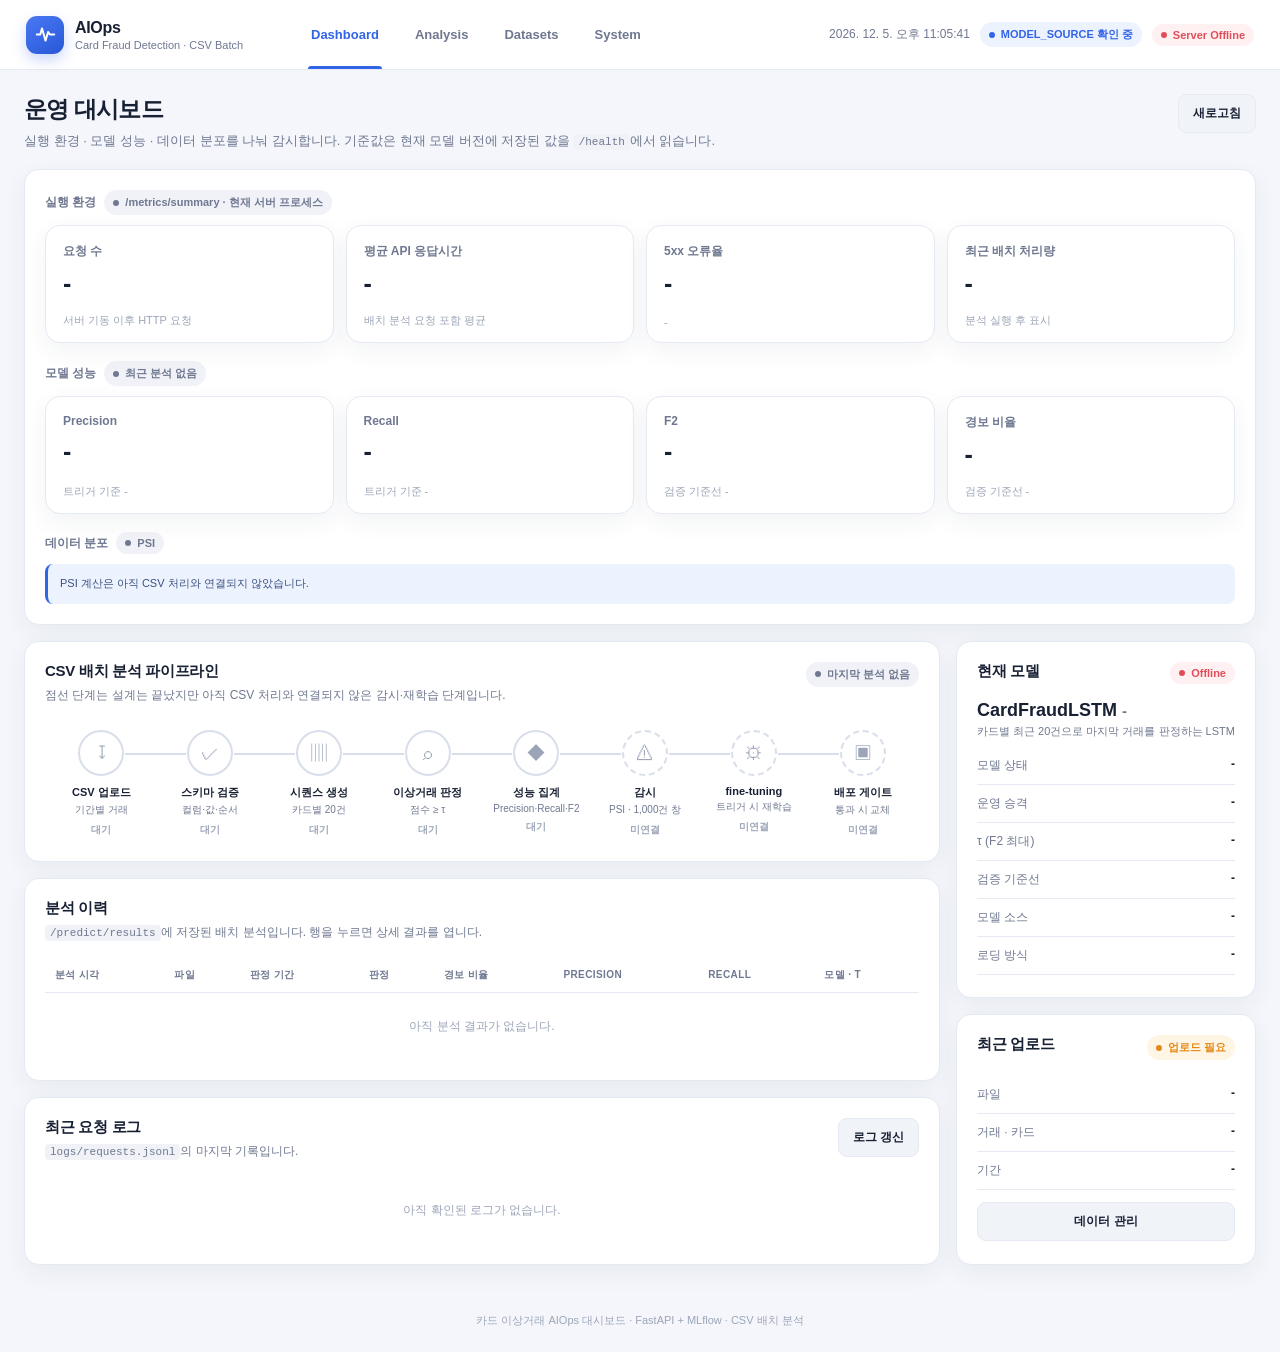
==== commit 52e28865: "refactor: v1을 기준 운영 모델로 두고 배포 게이트는 v2 교체 심사에만 사용 원래 설계대로 게이트는 재학습한 후보를 현재 운영 모델과 같은 홀드아웃에서 비교하는 장치로 " ====
--- a/frontend/index.html
+++ b/frontend/index.html
@@ -225,7 +225,7 @@
 
 function renderCriteria(){const c=criteria;if(!c){$("trigger-kv").innerHTML=$("gate-kv").innerHTML='<div class="empty">현재 모델의 기준 정보를 읽을 수 없습니다.</div>';$("psi-notice").textContent="PSI 계산은 아직 CSV 처리와 연결되지 않았습니다.";return;}const t=c.trigger,g=c.gate,b=c.baseline;$("trigger-kv").innerHTML=kvRows([["판정 창",`${num(t.window_size)}건`],["판정 보류",`창 안 경보 ${t.min_alerts}건 · 실제 사기 ${t.min_frauds}건 미만`],["Precision 트리거",`${dec(t.precision_floor)} 미만 (평균 − 2σ)`],["Recall 트리거",`${dec(t.recall_floor)} 미만 (평균 − 2σ)`],["재학습 조건",`${t.consecutive}개 창 연속 미달`],["PSI",`${c.psi.warn} 이상 주의 · ${c.psi.alert} 이상 경고 (알림만)`],["연결 상태",'<span class="badge neutral">미연결</span>']]);$("gate-kv").innerHTML=kvRows([["Recall 하한",`≥ ${g.recall_min}`],["경보 비율 상한",`≤ ${pct(g.alert_rate_max)}`],["성능 회귀",`F2(후보) ≥ F2(운영)`],["최소 표본",`${num(g.min_samples)}건 · 이상거래 ${g.min_frauds}건`],["τ 선택",`F${c.beta} 최대 · ${c.tau}`],["검증 기준선",`${escapeHtml(periodText(b.period))}<br>F2 ${dec(b.f2)} · P ${dec(b.precision)} · R ${dec(b.recall)}`]]);$("psi-notice").textContent=`PSI 계산은 아직 CSV 처리와 연결되지 않았습니다. 연결 후 ${c.psi.warn} 이상이면 주의, ${c.psi.alert} 이상이면 경고 알림만 보내고 재학습은 성능 트리거로만 판단합니다.`;}
 
-async function loadHealth(){try{const h=await api("/health"),m=h.model;criteria=m.criteria||null;setBadge($("top-health"),"ok","Server Healthy");setBadge($("system-health"),"ok","연결됨");const type=m.state==="loaded"?"ok":m.state==="unloaded"?"neutral":"err";setBadge($("model-health"),type,m.state==="loaded"?"Loaded":m.state==="unloaded"?"첫 분석 대기":"Unavailable");$("model-loaded").textContent=m.state==="loaded"?"메모리에 로드됨":m.state==="unloaded"?"첫 분석 때 로드":"로드 불가";$("model-version").textContent=m.version||"-";$("model-role").innerHTML=m.role==="champion"?'<span class="badge ok">운영 모델 (champion)</span>':m.role==="local_candidate"?'<span class="badge warn">후보 · 승격 보류</span>':"-";$("model-tau").textContent=m.tau??(criteria?criteria.tau:"-");$("model-baseline").textContent=criteria?`F2 ${dec(criteria.baseline.f2)} · R ${dec(criteria.baseline.recall)}`:"-";$("model-source").textContent=`MODEL_SOURCE=${m.source}`;$("model-source-card").textContent=m.source;$("system-model-source").textContent=m.source;$("loading-mode").textContent=h.loading_mode;$("system-loading-mode").textContent=h.loading_mode;const problems=[];if(m.missing_files&&m.missing_files.length)problems.push(`필요한 파일 없음: ${m.missing_files.join(", ")}`);if(m.error)problems.push(m.error);$("model-error").textContent=problems.join("\n");$("model-error").classList.toggle("hidden",!problems.length);}catch{criteria=null;setBadge($("top-health"),"err","Server Offline");setBadge($("model-health"),"err","Offline");setBadge($("system-health"),"err","연결 실패");}renderCriteria();renderLatest();}
+async function loadHealth(){try{const h=await api("/health"),m=h.model;criteria=m.criteria||null;setBadge($("top-health"),"ok","Server Healthy");setBadge($("system-health"),"ok","연결됨");const type=m.state==="loaded"?"ok":m.state==="unloaded"?"neutral":"err";setBadge($("model-health"),type,m.state==="loaded"?"Loaded":m.state==="unloaded"?"첫 분석 대기":"Unavailable");$("model-loaded").textContent=m.state==="loaded"?"메모리에 로드됨":m.state==="unloaded"?"첫 분석 때 로드":"로드 불가";$("model-version").textContent=m.version||"-";$("model-role").innerHTML=m.role==="champion"?'<span class="badge ok">운영 모델 (champion)</span>':m.role==="local"?'<span class="badge neutral">v1 기준 모델 (로컬 파일)</span>':"-";$("model-tau").textContent=m.tau??(criteria?criteria.tau:"-");$("model-baseline").textContent=criteria?`F2 ${dec(criteria.baseline.f2)} · R ${dec(criteria.baseline.recall)}`:"-";$("model-source").textContent=`MODEL_SOURCE=${m.source}`;$("model-source-card").textContent=m.source;$("system-model-source").textContent=m.source;$("loading-mode").textContent=h.loading_mode;$("system-loading-mode").textContent=h.loading_mode;const problems=[];if(m.missing_files&&m.missing_files.length)problems.push(`필요한 파일 없음: ${m.missing_files.join(", ")}`);if(m.error)problems.push(m.error);$("model-error").textContent=problems.join("\n");$("model-error").classList.toggle("hidden",!problems.length);}catch{criteria=null;setBadge($("top-health"),"err","Server Offline");setBadge($("model-health"),"err","Offline");setBadge($("system-health"),"err","연결 실패");}renderCriteria();renderLatest();}
 
 async function loadMetrics(){try{const s=await api("/metrics/summary");$("metric-requests").textContent=num(s.request_count);$("metric-latency").textContent=s.request_count?`${Math.round(s.avg_latency_ms)} ms`:"-";$("metric-error").textContent=s.request_count?pct(s.error_rate):"-";$("metric-error-foot").textContent=`5xx ${num(s.error_count)}건 / 전체 ${num(s.request_count)}건`;$("metric-error-card").classList.toggle("warn",s.error_count>0);}catch{}}
 
@@ -246,7 +246,7 @@
 
 function openResult(i){openTab("analysis");showAnalysis(results[i]).catch(e=>analysisMessage(e.message,true));}
 function monitorText(r){const m=r.metrics,t=criteria&&criteria.trigger;if(!t)return{type:"",html:"현재 모델의 감시 기준을 읽을 수 없어 비교하지 않았습니다."};if(!m)return{type:"",html:"정답이 없어 성능 트리거와 비교할 수 없습니다. 정답 없이 볼 수 있는 PSI는 아직 연결되지 않았습니다."};const short=r.labelled_predictions<t.window_size||m.frauds<t.min_frauds;const p=floorType(m.precision,t.precision_floor),rc=floorType(m.recall,t.recall_floor);const label=v=>v==="warn"?"미달":v==="ok"?"충족":"판단 불가";return{type:p==="warn"||rc==="warn"?" error":"",html:`<strong>운영 감시 기준과 비교 (배치 전체 · 참고)</strong> · Precision ≥ ${dec(t.precision_floor)} ${label(p)} · Recall ≥ ${dec(t.recall_floor)} ${label(rc)}${short?`<br>표본 부족: 정답 있는 판정 ${num(r.labelled_predictions)}건 · 실제 사기 ${num(m.frauds)}건으로 판정 창 기준(${num(t.window_size)}건 · 사기 ${t.min_frauds}건)에 못 미쳐 실제 감시에서는 판정 보류입니다.`:""}<br>실제 재학습 트리거는 ${num(t.window_size)}건 창마다 계산해 ${t.consecutive}개 창 연속으로 기준에 못 미칠 때 판단하며, 아직 CSV 처리와 연결되지 않았습니다.`};}
-async function showAnalysis(r){current=r;offset=0;$("result-card").classList.remove("hidden");$("result-model").textContent=`${r.filename} · ${isoDate(r.start_date)} ~ ${isoDate(r.end_date)} · 모델 ${r.model_version} · τ ${r.tau} · ${r.model_role==="champion"?"운영 모델 판정":"후보 모델 판정 (운영 승격과 별개)"}`;$("result-stats").innerHTML=[["기간 내 거래",num(r.period_rows)],["판정 완료",num(r.predictions)],["이력 부족 제외",num(r.excluded_rows)],["이상거래 경보",num(r.alerts)],["경보 비율",pct(r.alert_rate)],["정답 있는 판정",num(r.labelled_predictions)]].map(([k,v])=>`<div class="stat"><span>${k}</span><strong>${v}</strong></div>`).join("");const m=r.metrics,q=$("result-quality"),b=criteria&&criteria.baseline;if(m){q.className="notice";q.innerHTML=`실제 이상거래 <strong>${num(m.frauds)}건</strong> · Precision <strong>${pct(m.precision)}</strong> · Recall <strong>${pct(m.recall)}</strong> · F2 <strong>${dec(m.f2)}</strong> · PR-AUC <strong>${dec(m.pr_auc)}</strong>${b?`<br>검증 기준선 (${escapeHtml(periodText(b.period))}) · Precision ${pct(b.precision)} · Recall ${pct(b.recall)} · F2 ${dec(b.f2)} · 경보 비율 ${pct(b.alert_rate)}`:""}`;}else{q.className="notice";q.textContent="정답 컬럼이 없어 Precision·Recall·F2를 계산하지 않았습니다.";}const mon=monitorText(r);$("result-monitor").className=`notice${mon.type}`;$("result-monitor").innerHTML=mon.html;$("result-timing").textContent=`분석 처리 ${r.duration_seconds.toFixed(3)}초 · 초당 ${num(Math.round(r.transactions_per_second))}건`;$("download-link").href=`${API_BASE}/predict/results/${r.analysis_id}/download`;await loadPage();}
+async function showAnalysis(r){current=r;offset=0;$("result-card").classList.remove("hidden");$("result-model").textContent=`${r.filename} · ${isoDate(r.start_date)} ~ ${isoDate(r.end_date)} · 모델 ${r.model_version} · τ ${r.tau} · ${r.model_role==="champion"?"운영 모델 판정":"v1 기준 모델 판정 (로컬 파일)"}`;$("result-stats").innerHTML=[["기간 내 거래",num(r.period_rows)],["판정 완료",num(r.predictions)],["이력 부족 제외",num(r.excluded_rows)],["이상거래 경보",num(r.alerts)],["경보 비율",pct(r.alert_rate)],["정답 있는 판정",num(r.labelled_predictions)]].map(([k,v])=>`<div class="stat"><span>${k}</span><strong>${v}</strong></div>`).join("");const m=r.metrics,q=$("result-quality"),b=criteria&&criteria.baseline;if(m){q.className="notice";q.innerHTML=`실제 이상거래 <strong>${num(m.frauds)}건</strong> · Precision <strong>${pct(m.precision)}</strong> · Recall <strong>${pct(m.recall)}</strong> · F2 <strong>${dec(m.f2)}</strong> · PR-AUC <strong>${dec(m.pr_auc)}</strong>${b?`<br>검증 기준선 (${escapeHtml(periodText(b.period))}) · Precision ${pct(b.precision)} · Recall ${pct(b.recall)} · F2 ${dec(b.f2)} · 경보 비율 ${pct(b.alert_rate)}`:""}`;}else{q.className="notice";q.textContent="정답 컬럼이 없어 Precision·Recall·F2를 계산하지 않았습니다.";}const mon=monitorText(r);$("result-monitor").className=`notice${mon.type}`;$("result-monitor").innerHTML=mon.html;$("result-timing").textContent=`분석 처리 ${r.duration_seconds.toFixed(3)}초 · 초당 ${num(Math.round(r.transactions_per_second))}건`;$("download-link").href=`${API_BASE}/predict/results/${r.analysis_id}/download`;await loadPage();}
 
 async function loadPage(){const p=await api(`/predict/results/${current.analysis_id}/transactions?offset=${offset}&limit=${PAGE_SIZE}`);pageItems=p.items;renderRows();$("page-info").textContent=p.total?`${num(offset+1)}~${num(offset+p.items.length)} / ${num(p.total)}건`:"판정된 거래 없음";$("prev-btn").disabled=offset===0;$("next-btn").disabled=offset+PAGE_SIZE>=p.total;}
 function renderRows(){const only=$("alerts-only").checked,items=only?pageItems.filter(x=>x.is_fraud):pageItems;$("tx-rows").innerHTML=items.length?items.map(x=>`<tr class="${x.is_fraud?"alert-row":""}"><td>${x.row_number}</td><td>${escapeHtml(x.card_key)}</td><td>${escapeHtml(isoDate(x.approval_date))}</td><td>${x.hour}</td><td style="font-family:var(--mono);">${x.fraud_score.toFixed(5)}</td><td><span class="badge ${x.is_fraud?"err":"ok"}">${x.is_fraud?"이상거래":"정상"}</span></td><td>${x.actual==null?'<span class="badge neutral">미확정</span>':x.actual===1?'<span class="badge err">이상거래</span>':'<span class="badge ok">정상</span>'}</td></tr>`).join(""):`<tr><td colspan="7" class="empty">${only?"이 페이지에 경보가 없습니다.":"판정된 거래가 없습니다."}</td></tr>`;}
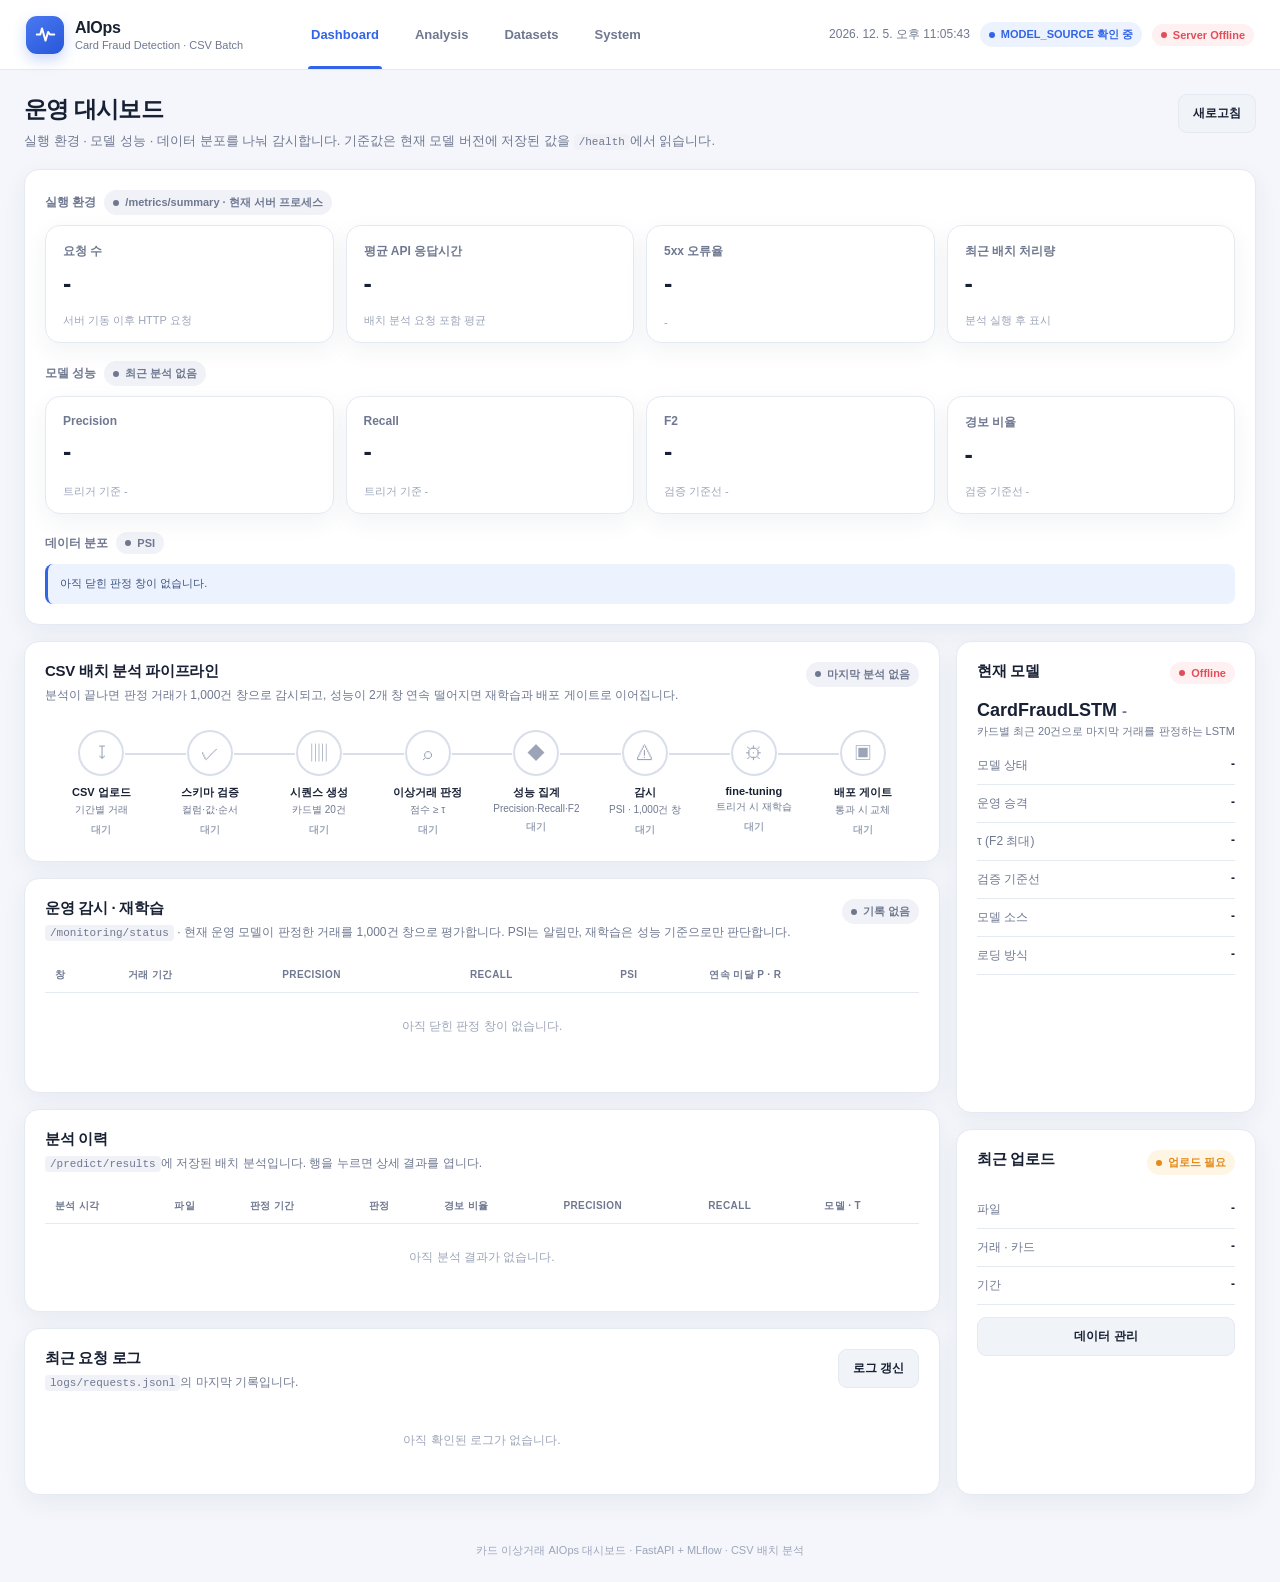
==== commit a2590dd6: "feat: 대시보드에 판정 창 감시·재학습·게이트 결과 표시 "미연결"로 남아 있던 감시·fine-tuning·게이트 단계를 /monitoring/status로 채웁니다. 최근 판" ====
--- a/frontend/index.html
+++ b/frontend/index.html
@@ -132,11 +132,12 @@
         <article class="card metric"><div class="metric-label">경보 비율</div><div class="metric-value" id="metric-alert">-</div><div class="metric-foot" id="metric-alert-foot">검증 기준선 -</div></article>
       </div>
       <div class="group-title">데이터 분포 <span class="badge neutral">PSI</span></div>
-      <div class="notice" id="psi-notice">PSI 계산은 아직 CSV 처리와 연결되지 않았습니다.</div>
+      <div class="notice" id="psi-notice">아직 닫힌 판정 창이 없습니다.</div>
     </div>
     <div class="grid-main">
       <div class="stack">
-        <div class="card card-pad"><div class="card-head"><div><h2>CSV 배치 분석 파이프라인</h2><p>점선 단계는 설계는 끝났지만 아직 CSV 처리와 연결되지 않은 감시·재학습 단계입니다.</p></div><span class="badge neutral" id="run-badge">마지막 분석 없음</span></div><div class="pipeline" id="pipeline"></div></div>
+        <div class="card card-pad"><div class="card-head"><div><h2>CSV 배치 분석 파이프라인</h2><p>분석이 끝나면 판정 거래가 1,000건 창으로 감시되고, 성능이 2개 창 연속 떨어지면 재학습과 배포 게이트로 이어집니다.</p></div><span class="badge neutral" id="run-badge">마지막 분석 없음</span></div><div class="pipeline" id="pipeline"></div></div>
+        <div class="card card-pad"><div class="card-head"><div><h2>운영 감시 · 재학습</h2><p><code>/monitoring/status</code> · 현재 운영 모델이 판정한 거래를 1,000건 창으로 평가합니다. PSI는 알림만, 재학습은 성능 기준으로만 판단합니다.</p></div><span class="badge neutral" id="monitor-badge">기록 없음</span></div><div id="monitor-kv"></div><div class="table-wrap" style="margin-top:10px;"><table><thead><tr><th>창</th><th>거래 기간</th><th>Precision</th><th>Recall</th><th>PSI</th><th>연속 미달 P · R</th></tr></thead><tbody id="window-table"><tr><td colspan="6" class="empty">아직 닫힌 판정 창이 없습니다.</td></tr></tbody></table></div><div id="retrain-events" style="margin-top:12px;"></div></div>
         <div class="card card-pad"><div class="card-head"><div><h2>분석 이력</h2><p><code>/predict/results</code>에 저장된 배치 분석입니다. 행을 누르면 상세 결과를 엽니다.</p></div></div><div class="table-wrap"><table><thead><tr><th>분석 시각</th><th>파일</th><th>판정 기간</th><th>판정</th><th>경보 비율</th><th>Precision</th><th>Recall</th><th>모델 · τ</th></tr></thead><tbody id="history-table"><tr><td colspan="8" class="empty">아직 분석 결과가 없습니다.</td></tr></tbody></table></div></div>
         <div class="card card-pad"><div class="card-head"><div><h2>최근 요청 로그</h2><p><code>logs/requests.jsonl</code>의 마지막 기록입니다.</p></div><button class="btn secondary" onclick="loadLogs()">로그 갱신</button></div><div id="recent-alerts" class="empty">아직 확인된 로그가 없습니다.</div></div>
       </div>
@@ -201,7 +202,7 @@
 const REQUIRED_COLUMNS=["카드KEY","승인일자","승인시간대","승인SEQ","통합승인금액","국내해외여부","카드이용한도금액","연령","가맹점누적매출금액_구간화","개인법인구분코드_가맹점","가맹점여부_신규","인터넷판매여부","일시불할부구분코드","전월_매출건수","전월_매출금액","카드구분코드"];
 const PAGE_SIZE=100;
 const stages=[{title:"CSV 업로드",desc:"기간별 거래",icon:"↧"},{title:"스키마 검증",desc:"컬럼·값·순서",icon:"✓"},{title:"시퀀스 생성",desc:"카드별 20건",icon:"▥"},{title:"이상거래 판정",desc:"점수 ≥ τ",icon:"⌕"},{title:"성능 집계",desc:"Precision·Recall·F2",icon:"◆"},{title:"감시",desc:"PSI · 1,000건 창",icon:"⚠"},{title:"fine-tuning",desc:"트리거 시 재학습",icon:"⚙"},{title:"배포 게이트",desc:"통과 시 교체",icon:"▣"}];
-let uploads=[], results=[], criteria=null, current=null, offset=0, pageItems=[];
+let uploads=[], results=[], criteria=null, current=null, offset=0, pageItems=[], monitor=null, monitorTimer=null;
 
 const $=id=>document.getElementById(id);
 const num=v=>Number(v).toLocaleString("ko-KR");
@@ -223,7 +224,7 @@
 function openTab(name){document.querySelectorAll(".tab-panel").forEach(e=>e.classList.toggle("active",e.id===`tab-${name}`));document.querySelectorAll(".nav-btn").forEach(e=>e.classList.toggle("active",e.dataset.tab===name));if(name==="system")loadLogs();if(name==="datasets"||name==="analysis")loadUploads();}
 function updateClock(){$("clock").textContent=new Intl.DateTimeFormat("ko-KR",{dateStyle:"medium",timeStyle:"medium"}).format(new Date());}setInterval(updateClock,1000);updateClock();
 
-function renderCriteria(){const c=criteria;if(!c){$("trigger-kv").innerHTML=$("gate-kv").innerHTML='<div class="empty">현재 모델의 기준 정보를 읽을 수 없습니다.</div>';$("psi-notice").textContent="PSI 계산은 아직 CSV 처리와 연결되지 않았습니다.";return;}const t=c.trigger,g=c.gate,b=c.baseline;$("trigger-kv").innerHTML=kvRows([["판정 창",`${num(t.window_size)}건`],["판정 보류",`창 안 경보 ${t.min_alerts}건 · 실제 사기 ${t.min_frauds}건 미만`],["Precision 트리거",`${dec(t.precision_floor)} 미만 (평균 − 2σ)`],["Recall 트리거",`${dec(t.recall_floor)} 미만 (평균 − 2σ)`],["재학습 조건",`${t.consecutive}개 창 연속 미달`],["PSI",`${c.psi.warn} 이상 주의 · ${c.psi.alert} 이상 경고 (알림만)`],["연결 상태",'<span class="badge neutral">미연결</span>']]);$("gate-kv").innerHTML=kvRows([["Recall 하한",`≥ ${g.recall_min}`],["경보 비율 상한",`≤ ${pct(g.alert_rate_max)}`],["성능 회귀",`F2(후보) ≥ F2(운영)`],["최소 표본",`${num(g.min_samples)}건 · 이상거래 ${g.min_frauds}건`],["τ 선택",`F${c.beta} 최대 · ${c.tau}`],["검증 기준선",`${escapeHtml(periodText(b.period))}<br>F2 ${dec(b.f2)} · P ${dec(b.precision)} · R ${dec(b.recall)}`]]);$("psi-notice").textContent=`PSI 계산은 아직 CSV 처리와 연결되지 않았습니다. 연결 후 ${c.psi.warn} 이상이면 주의, ${c.psi.alert} 이상이면 경고 알림만 보내고 재학습은 성능 트리거로만 판단합니다.`;}
+function renderCriteria(){const c=criteria;if(!c){$("trigger-kv").innerHTML=$("gate-kv").innerHTML='<div class="empty">현재 모델의 기준 정보를 읽을 수 없습니다.</div>';return;}const t=c.trigger,g=c.gate,b=c.baseline;$("trigger-kv").innerHTML=kvRows([["판정 창",`${num(t.window_size)}건`],["판정 보류",`창 안 경보 ${t.min_alerts}건 · 실제 사기 ${t.min_frauds}건 미만`],["Precision 트리거",`${dec(t.precision_floor)} 미만 (평균 − 2σ)`],["Recall 트리거",`${dec(t.recall_floor)} 미만 (평균 − 2σ)`],["재학습 조건",`${t.consecutive}개 창 연속 미달`],["PSI",`${c.psi.warn} 이상 주의 · ${c.psi.alert} 이상 경고 (알림만)`],["연결 상태",'<span class="badge ok">CSV 분석마다 적용</span>']]);$("gate-kv").innerHTML=kvRows([["Recall 하한",`≥ ${g.recall_min}`],["경보 비율 상한",`≤ ${pct(g.alert_rate_max)}`],["성능 회귀",`F2(후보) ≥ F2(운영)`],["최소 표본",`${num(g.min_samples)}건 · 이상거래 ${g.min_frauds}건`],["τ 선택",`F${c.beta} 최대 · ${c.tau}`],["검증 기준선",`${escapeHtml(periodText(b.period))}<br>F2 ${dec(b.f2)} · P ${dec(b.precision)} · R ${dec(b.recall)}`]]);}
 
 async function loadHealth(){try{const h=await api("/health"),m=h.model;criteria=m.criteria||null;setBadge($("top-health"),"ok","Server Healthy");setBadge($("system-health"),"ok","연결됨");const type=m.state==="loaded"?"ok":m.state==="unloaded"?"neutral":"err";setBadge($("model-health"),type,m.state==="loaded"?"Loaded":m.state==="unloaded"?"첫 분석 대기":"Unavailable");$("model-loaded").textContent=m.state==="loaded"?"메모리에 로드됨":m.state==="unloaded"?"첫 분석 때 로드":"로드 불가";$("model-version").textContent=m.version||"-";$("model-role").innerHTML=m.role==="champion"?'<span class="badge ok">운영 모델 (champion)</span>':m.role==="local"?'<span class="badge neutral">v1 기준 모델 (로컬 파일)</span>':"-";$("model-tau").textContent=m.tau??(criteria?criteria.tau:"-");$("model-baseline").textContent=criteria?`F2 ${dec(criteria.baseline.f2)} · R ${dec(criteria.baseline.recall)}`:"-";$("model-source").textContent=`MODEL_SOURCE=${m.source}`;$("model-source-card").textContent=m.source;$("system-model-source").textContent=m.source;$("loading-mode").textContent=h.loading_mode;$("system-loading-mode").textContent=h.loading_mode;const problems=[];if(m.missing_files&&m.missing_files.length)problems.push(`필요한 파일 없음: ${m.missing_files.join(", ")}`);if(m.error)problems.push(m.error);$("model-error").textContent=problems.join("\n");$("model-error").classList.toggle("hidden",!problems.length);}catch{criteria=null;setBadge($("top-health"),"err","Server Offline");setBadge($("model-health"),"err","Offline");setBadge($("system-health"),"err","연결 실패");}renderCriteria();renderLatest();}
 
@@ -231,7 +232,7 @@
 
 function renderLatest(){const r=results[0],m=r&&r.metrics,t=criteria&&criteria.trigger,b=criteria&&criteria.baseline;$("metric-tps").textContent=r?`${num(Math.round(r.transactions_per_second))}건/s`:"-";$("metric-tps-foot").textContent=r?`${num(r.predictions)}건 · ${r.duration_seconds.toFixed(2)}초`:"분석 실행 후 표시";$("metric-precision").textContent=m?pct(m.precision):"-";$("metric-recall").textContent=m?pct(m.recall):"-";$("metric-f2").textContent=m?dec(m.f2):"-";$("metric-alert").textContent=r?pct(r.alert_rate):"-";$("metric-precision-foot").textContent=`트리거 기준 ${t?dec(t.precision_floor):"-"}`;$("metric-recall-foot").textContent=`트리거 기준 ${t?dec(t.recall_floor):"-"}`;$("metric-f2-foot").textContent=`검증 기준선 ${b?dec(b.f2):"-"}`;$("metric-alert-foot").textContent=`검증 기준선 ${b?pct(b.alert_rate):"-"}`;$("metric-precision-card").classList.toggle("warn",floorType(m&&m.precision,t&&t.precision_floor)==="warn");$("metric-recall-card").classList.toggle("warn",floorType(m&&m.recall,t&&t.recall_floor)==="warn");$("perf-scope").textContent=r?(m?`최근 분석 · 정답 있는 ${num(r.labelled_predictions)}건 기준`:"최근 분석 · 정답 없음"):"최근 분석 없음";}
 
-function renderPipeline(){const r=results[0];const states=Array(8).fill("idle"),labels=Array(8).fill("대기");if(r){states.splice(0,5,"done","done","done","done",r.metrics?"done":"alert");labels.splice(0,5,"완료","완료",`${num(r.predictions)}건`,`경보 ${num(r.alerts)}건`,r.metrics?"완료":"정답 없음");}else if(uploads.length){states.splice(0,3,"done","done","done");labels.splice(0,3,"완료","완료",`${num(uploads[0].predictable_rows)}건 가능`);}for(let i=5;i<8;i++){states[i]="todo";labels[i]="미연결";}$("pipeline").innerHTML=stages.map((s,i)=>`<div class="stage ${states[i]}"><div class="stage-icon">${s.icon}</div><div class="stage-title">${s.title}</div><div class="stage-desc">${s.desc}</div><div class="stage-status">${escapeHtml(labels[i])}</div></div>`).join("");setBadge($("run-badge"),r?"blue":"neutral",r?`마지막 분석 ${localTime(r.created_at)}`:"마지막 분석 없음");}
+function renderPipeline(){const r=results[0];const states=Array(8).fill("idle"),labels=Array(8).fill("대기");if(r){states.splice(0,5,"done","done","done","done",r.metrics?"done":"alert");labels.splice(0,5,"완료","완료",`${num(r.predictions)}건`,`경보 ${num(r.alerts)}건`,r.metrics?"완료":"정답 없음");}else if(uploads.length){states.splice(0,3,"done","done","done");labels.splice(0,3,"완료","완료",`${num(uploads[0].predictable_rows)}건 가능`);}const st=monitor&&monitor.state,last=lastRetrain();if(st){states[5]=st.windows?"done":"idle";labels[5]=st.windows?`창 ${num(st.windows)}개`:`${num(st.observations)}건 누적`;}const rs=st&&st.retrain&&st.retrain.status;if(rs==="requested"||rs==="running"){states[6]="alert";labels[6]="재학습 중";}else if(last){states[6]="done";labels[6]=`후보 v${last.candidate_version||"-"}`;states[7]=last.type==="retrain_promoted"?"done":"alert";labels[7]=last.type==="retrain_promoted"?"통과 · 교체":last.type==="retrain_rejected"?"미달 · 유지":"실패";}$("pipeline").innerHTML=stages.map((s,i)=>`<div class="stage ${states[i]}"><div class="stage-icon">${s.icon}</div><div class="stage-title">${s.title}</div><div class="stage-desc">${s.desc}</div><div class="stage-status">${escapeHtml(labels[i])}</div></div>`).join("");setBadge($("run-badge"),r?"blue":"neutral",r?`마지막 분석 ${localTime(r.created_at)}`:"마지막 분석 없음");}
 
 async function loadResults(){try{results=await api("/predict/results")}catch{results=[]}const t=criteria&&criteria.trigger,body=$("history-table");const metricCell=(v,floor)=>v==null?'<span class="badge neutral">정답 없음</span>':`<span class="badge ${floorType(v,floor)}">${pct(v)}</span>`;body.innerHTML=results.length?results.slice(0,12).map((r,i)=>`<tr class="clickable" onclick="openResult(${i})"><td>${escapeHtml(localTime(r.created_at))}</td><td>${escapeHtml(r.filename)}</td><td>${escapeHtml(isoDate(r.start_date))} ~ ${escapeHtml(isoDate(r.end_date))}</td><td>${num(r.predictions)}건</td><td>${pct(r.alert_rate)}</td><td>${metricCell(r.metrics&&r.metrics.precision,t&&t.precision_floor)}</td><td>${metricCell(r.metrics&&r.metrics.recall,t&&t.recall_floor)}</td><td>${escapeHtml(r.model_version)} · ${r.tau}</td></tr>`).join(""):'<tr><td colspan="8" class="empty">아직 분석 결과가 없습니다.</td></tr>';renderLatest();renderPipeline();}
 
@@ -242,10 +243,10 @@
 async function uploadFile(){const input=$("upload-input"),status=$("upload-status");if(!input.files.length){status.innerHTML='<span class="badge warn">CSV를 먼저 선택하세요</span>';return;}const form=new FormData();form.append("file",input.files[0]);$("upload-btn").disabled=true;status.innerHTML='<span class="badge neutral">업로드 중</span>';try{const u=await api("/data/upload",{method:"POST",body:form});status.innerHTML=`<span class="badge ok">${escapeHtml(u.filename)} · ${num(u.rows)}건 · 판정 가능 ${num(u.predictable_rows)}건</span>`;await loadUploads(u.upload_id);}catch(e){status.innerHTML=`<div class="notice error">${escapeHtml(e.message)}</div>`;}finally{$("upload-btn").disabled=false;}}
 
 function analysisMessage(text,error=false){const el=$("analysis-message");el.className=`notice${error?" error":""}`;el.textContent=text;}
-async function runAnalysis(){const id=$("upload-select").value;if(!id){analysisMessage("먼저 Datasets 탭에서 CSV를 업로드하세요.",true);return;}const request={upload_id:id};if($("start-date").value)request.start_date=$("start-date").value;if($("end-date").value)request.end_date=$("end-date").value;$("analyze-btn").disabled=true;setBadge($("analysis-status"),"warn","분석 중");analysisMessage("배치 분석 중입니다. 첫 분석은 모델 로딩 때문에 더 오래 걸릴 수 있습니다.");try{const r=await api("/predict/batch",{method:"POST",headers:{"Content-Type":"application/json"},body:JSON.stringify(request)});setBadge($("analysis-status"),"ok","분석 완료");analysisMessage(`분석 결과를 저장했습니다 (ID ${r.analysis_id}).`);await loadHealth();await showAnalysis(r);await loadResults();}catch(e){setBadge($("analysis-status"),"err",e.status===503?"모델 미준비":"분석 실패");analysisMessage(e.message,true);}finally{$("analyze-btn").disabled=false;loadMetrics();}}
+async function runAnalysis(){const id=$("upload-select").value;if(!id){analysisMessage("먼저 Datasets 탭에서 CSV를 업로드하세요.",true);return;}const request={upload_id:id};if($("start-date").value)request.start_date=$("start-date").value;if($("end-date").value)request.end_date=$("end-date").value;$("analyze-btn").disabled=true;setBadge($("analysis-status"),"warn","분석 중");analysisMessage("배치 분석 중입니다. 첫 분석은 모델 로딩 때문에 더 오래 걸릴 수 있습니다.");try{const r=await api("/predict/batch",{method:"POST",headers:{"Content-Type":"application/json"},body:JSON.stringify(request)});setBadge($("analysis-status"),"ok","분석 완료");analysisMessage(`분석 결과를 저장했습니다 (ID ${r.analysis_id}).`);await loadHealth();await showAnalysis(r);await loadResults();await loadMonitoring();}catch(e){setBadge($("analysis-status"),"err",e.status===503?"모델 미준비":"분석 실패");analysisMessage(e.message,true);}finally{$("analyze-btn").disabled=false;loadMetrics();}}
 
 function openResult(i){openTab("analysis");showAnalysis(results[i]).catch(e=>analysisMessage(e.message,true));}
-function monitorText(r){const m=r.metrics,t=criteria&&criteria.trigger;if(!t)return{type:"",html:"현재 모델의 감시 기준을 읽을 수 없어 비교하지 않았습니다."};if(!m)return{type:"",html:"정답이 없어 성능 트리거와 비교할 수 없습니다. 정답 없이 볼 수 있는 PSI는 아직 연결되지 않았습니다."};const short=r.labelled_predictions<t.window_size||m.frauds<t.min_frauds;const p=floorType(m.precision,t.precision_floor),rc=floorType(m.recall,t.recall_floor);const label=v=>v==="warn"?"미달":v==="ok"?"충족":"판단 불가";return{type:p==="warn"||rc==="warn"?" error":"",html:`<strong>운영 감시 기준과 비교 (배치 전체 · 참고)</strong> · Precision ≥ ${dec(t.precision_floor)} ${label(p)} · Recall ≥ ${dec(t.recall_floor)} ${label(rc)}${short?`<br>표본 부족: 정답 있는 판정 ${num(r.labelled_predictions)}건 · 실제 사기 ${num(m.frauds)}건으로 판정 창 기준(${num(t.window_size)}건 · 사기 ${t.min_frauds}건)에 못 미쳐 실제 감시에서는 판정 보류입니다.`:""}<br>실제 재학습 트리거는 ${num(t.window_size)}건 창마다 계산해 ${t.consecutive}개 창 연속으로 기준에 못 미칠 때 판단하며, 아직 CSV 처리와 연결되지 않았습니다.`};}
+function monitorText(r){const mon=r.monitoring;if(mon){const w=mon.windows_closed,below=k=>w.filter(x=>x.status[k]==="below").length,psi=l=>w.filter(x=>x.psi_level===l).length;return{type:mon.retrain_requested?" error":"",html:`<strong>운영 감시</strong> · 이번 분석으로 판정 창 ${w.length}개가 닫혔습니다 (누적 대기 ${num(mon.pending)}건, 중복 제외 ${num(mon.skipped_duplicates)}건). 기준 미달 창 Precision ${below("precision")}개 · Recall ${below("recall")}개 · PSI 주의 ${psi("warn")}개 · 경고 ${psi("alert")}개${mon.retrain_requested?`<br><strong>${mon.retrain_window}번째 창에서 ${mon.retrain_reason.join(", ")}이(가) 2개 창 연속 기준 미달 → 재학습을 요청했습니다.</strong> 결과는 Dashboard의 운영 감시 카드에 표시됩니다.`:`<br>연속 미달 Precision ${mon.consecutive.precision} · Recall ${mon.consecutive.recall} (재학습 조건 ${criteria?criteria.trigger.consecutive:2}개 창 연속)`}`};}const m=r.metrics,t=criteria&&criteria.trigger;if(!t)return{type:"",html:"현재 모델의 감시 기준을 읽을 수 없어 비교하지 않았습니다."};if(!m)return{type:"",html:"정답이 없어 성능 트리거와 비교할 수 없습니다."};const short=r.labelled_predictions<t.window_size||m.frauds<t.min_frauds;const p=floorType(m.precision,t.precision_floor),rc=floorType(m.recall,t.recall_floor);const label=v=>v==="warn"?"미달":v==="ok"?"충족":"판단 불가";return{type:p==="warn"||rc==="warn"?" error":"",html:`<strong>운영 감시 기준과 비교 (배치 전체 · 참고)</strong> · Precision ≥ ${dec(t.precision_floor)} ${label(p)} · Recall ≥ ${dec(t.recall_floor)} ${label(rc)}${short?`<br>표본 부족: 정답 있는 판정 ${num(r.labelled_predictions)}건 · 실제 사기 ${num(m.frauds)}건으로 판정 창 기준(${num(t.window_size)}건 · 사기 ${t.min_frauds}건)에 못 미쳐 실제 감시에서는 판정 보류입니다.`:""}<br>실제 재학습 트리거는 ${num(t.window_size)}건 창마다 계산해 ${t.consecutive}개 창 연속으로 기준에 못 미칠 때 판단합니다.`};}
 async function showAnalysis(r){current=r;offset=0;$("result-card").classList.remove("hidden");$("result-model").textContent=`${r.filename} · ${isoDate(r.start_date)} ~ ${isoDate(r.end_date)} · 모델 ${r.model_version} · τ ${r.tau} · ${r.model_role==="champion"?"운영 모델 판정":"v1 기준 모델 판정 (로컬 파일)"}`;$("result-stats").innerHTML=[["기간 내 거래",num(r.period_rows)],["판정 완료",num(r.predictions)],["이력 부족 제외",num(r.excluded_rows)],["이상거래 경보",num(r.alerts)],["경보 비율",pct(r.alert_rate)],["정답 있는 판정",num(r.labelled_predictions)]].map(([k,v])=>`<div class="stat"><span>${k}</span><strong>${v}</strong></div>`).join("");const m=r.metrics,q=$("result-quality"),b=criteria&&criteria.baseline;if(m){q.className="notice";q.innerHTML=`실제 이상거래 <strong>${num(m.frauds)}건</strong> · Precision <strong>${pct(m.precision)}</strong> · Recall <strong>${pct(m.recall)}</strong> · F2 <strong>${dec(m.f2)}</strong> · PR-AUC <strong>${dec(m.pr_auc)}</strong>${b?`<br>검증 기준선 (${escapeHtml(periodText(b.period))}) · Precision ${pct(b.precision)} · Recall ${pct(b.recall)} · F2 ${dec(b.f2)} · 경보 비율 ${pct(b.alert_rate)}`:""}`;}else{q.className="notice";q.textContent="정답 컬럼이 없어 Precision·Recall·F2를 계산하지 않았습니다.";}const mon=monitorText(r);$("result-monitor").className=`notice${mon.type}`;$("result-monitor").innerHTML=mon.html;$("result-timing").textContent=`분석 처리 ${r.duration_seconds.toFixed(3)}초 · 초당 ${num(Math.round(r.transactions_per_second))}건`;$("download-link").href=`${API_BASE}/predict/results/${r.analysis_id}/download`;await loadPage();}
 
 async function loadPage(){const p=await api(`/predict/results/${current.analysis_id}/transactions?offset=${offset}&limit=${PAGE_SIZE}`);pageItems=p.items;renderRows();$("page-info").textContent=p.total?`${num(offset+1)}~${num(offset+p.items.length)} / ${num(p.total)}건`:"판정된 거래 없음";$("prev-btn").disabled=offset===0;$("next-btn").disabled=offset+PAGE_SIZE>=p.total;}
@@ -256,7 +257,14 @@
 function renderRecentLogs(content){const el=$("recent-alerts"),lines=content.split("\n").filter(Boolean).slice(-6).reverse();if(!lines.length){el.className="empty";el.textContent="로그 파일은 있지만 아직 기록이 없습니다.";return;}el.className="";el.innerHTML=lines.map(line=>{let e;try{e=JSON.parse(line)}catch{e=null}if(!e)return`<div style="padding:10px 2px;border-bottom:1px solid var(--line);font:11px var(--mono);overflow-wrap:anywhere;">${escapeHtml(line)}</div>`;const type=e.status>=500?"err":e.status>=400?"warn":"ok";return`<div style="display:flex;gap:9px;align-items:center;padding:10px 2px;border-bottom:1px solid var(--line);font-size:11px;"><span class="badge ${type}">${e.status}</span><span style="font-family:var(--mono);flex:1;overflow-wrap:anywhere;">${escapeHtml(e.method)} ${escapeHtml(e.path)}</span><span style="color:var(--muted);white-space:nowrap;">${Number(e.duration_ms).toFixed(1)} ms · ${new Date(e.ts*1000).toLocaleTimeString("ko-KR")}</span></div>`}).join("");}
 async function openLog(name){const box=$("log-content");try{const log=await api(`/logs/${name}`);showResult(box,(log.truncated?"(마지막 100KB만 표시)\n":"")+(log.content||"(비어 있음)"))}catch(e){showResult(box,e.message,true)}}
 
-async function refreshAll(){await loadHealth();await Promise.all([loadUploads(),loadResults(),loadLogs()]);await loadMetrics();}
+function lastRetrain(){const ev=(monitor&&monitor.events)||[];for(let i=ev.length-1;i>=0;i--)if(["retrain_promoted","retrain_rejected","retrain_failed"].includes(ev[i].type))return ev[i];return null;}
+const checkNames={recall:"Recall 하한",alert_rate:"경보 비율 상한",f2_no_regression:"F2 회귀",enough_samples:"표본 수",enough_frauds:"사기 수",has_normal_transactions:"정상 거래"};
+const psiNames={amount_log:"금액",hour:"시간대",overseas:"해외",merchant_sales_bin:"가맹점 매출",installment:"할부",score:"사기 확률"};
+function psiBadge(l){return l==="alert"?'<span class="badge err">경고</span>':l==="warn"?'<span class="badge warn">주의</span>':'<span class="badge ok">정상</span>';}
+function statusCell(v,s){return s==="insufficient"?'<span class="badge neutral">보류</span>':`<span class="badge ${s==="below"?"warn":"ok"}">${pct(v)}</span>`;}
+function renderMonitoring(){const st=monitor&&monitor.state,w=(monitor&&monitor.windows)||[];if(!st){setBadge($("monitor-badge"),"neutral","기록 없음");$("monitor-kv").innerHTML="";$("retrain-events").innerHTML="";renderPipeline();return;}const rs=st.retrain.status;setBadge($("monitor-badge"),rs==="requested"||rs==="running"?"warn":"blue",rs==="requested"||rs==="running"?"재학습 진행 중":`운영 v${st.model_version} 감시 중`);$("monitor-kv").innerHTML=kvRows([["운영 모델",`v${escapeHtml(st.model_version)}`],["누적 판정",`${num(st.observations)}건 · 창 ${num(st.windows)}개`],["연속 미달",`Precision ${st.consecutive.precision} · Recall ${st.consecutive.recall}`],["재학습",escapeHtml(rs)]]);$("window-table").innerHTML=w.length?w.slice(-10).reverse().map(x=>`<tr${x.retrain_requested?' class="alert-row"':""}><td>${x.window}${x.retrain_requested?' <span class="badge err">재학습 요청</span>':""}</td><td>${escapeHtml(isoDate(x.start))} ~ ${escapeHtml(isoDate(x.end))}</td><td>${statusCell(x.precision,x.status.precision)}</td><td>${statusCell(x.recall,x.status.recall)}</td><td>${psiBadge(x.psi_level)} ${dec(Math.max(...Object.values(x.psi)))}</td><td>${x.consecutive.precision} · ${x.consecutive.recall}</td></tr>`).join(""):'<tr><td colspan="6" class="empty">아직 닫힌 판정 창이 없습니다.</td></tr>';const ev=((monitor&&monitor.events)||[]).filter(e=>!e.type.startsWith("psi")).slice(-6).reverse();$("retrain-events").innerHTML=ev.length?ev.map(e=>{const t=new Date(e.ts*1000).toLocaleString("ko-KR",{dateStyle:"short",timeStyle:"medium"});if(e.type==="retrain_requested")return `<div class="notice" style="margin-top:6px;">${t} · ${e.window}번째 창 · ${escapeHtml((e.reason||[]).join(", "))} 2개 창 연속 미달 → 재학습 요청 (운영 v${escapeHtml(e.model_version)})</div>`;if(e.type==="window_reset")return `<div class="notice" style="margin-top:6px;">${t} · 운영 모델 v${escapeHtml(e.from_version)} → v${escapeHtml(e.to_version)} 교체, 판정 창 초기화</div>`;if(e.type==="retrain_failed")return `<div class="notice error" style="margin-top:6px;">${t} · 재학습 실패: ${escapeHtml(e.error)}</div>`;const c=e.candidate,cur=e.current,ok=e.type==="retrain_promoted";return `<div class="notice${ok?"":" error"}" style="margin-top:6px;">${t} · <strong>후보 v${escapeHtml(e.candidate_version)} ${ok?"게이트 통과 → 운영 교체":"게이트 미달 → 기존 모델 유지"}</strong><br>후보 τ ${e.tau}: Recall ${dec(c.recall)} · F2 ${dec(c.f2)} · 경보 ${pct(c.alert_rate)} / 운영: Recall ${dec(cur.recall)} · F2 ${dec(cur.f2)} · 경보 ${pct(cur.alert_rate)}${ok?"":`<br>실패한 조건: ${e.failed_checks.map(k=>checkNames[k]||k).join(", ")}`}<br>시험 구간 ${escapeHtml(isoDate(e.periods.holdout.start))} ~ ${escapeHtml(isoDate(e.periods.holdout.end))} · ${num(e.periods.holdout.samples)}건 (사기 ${num(e.periods.holdout.frauds)}건)</div>`;}).join(""):"";const lw=w[w.length-1],n=$("psi-notice");if(lw){n.className=`notice${lw.psi_level==="alert"?" error":""}`;n.innerHTML=`최근 창 ${lw.window} (${escapeHtml(isoDate(lw.start))} ~ ${escapeHtml(isoDate(lw.end))}) ${psiBadge(lw.psi_level)} · ${Object.entries(lw.psi).map(([k,v])=>`${psiNames[k]||k} ${v.toFixed(3)}`).join(" · ")}<br>${criteria?`${criteria.psi.warn} 이상 주의 · ${criteria.psi.alert} 이상 경고.`:""} PSI는 알림만 보내고 재학습은 성능 트리거로만 판단합니다.`;}else{n.className="notice";n.textContent="아직 닫힌 판정 창이 없습니다.";}renderPipeline();}
+async function loadMonitoring(){try{monitor=await api("/monitoring/status?limit=50")}catch{monitor=null}renderMonitoring();clearTimeout(monitorTimer);const rs=monitor&&monitor.state&&monitor.state.retrain.status;if(rs==="requested"||rs==="running")monitorTimer=setTimeout(async()=>{await loadHealth();await loadMonitoring();},3000);}
+async function refreshAll(){await loadHealth();await Promise.all([loadUploads(),loadResults(),loadLogs(),loadMonitoring()]);await loadMetrics();}
 $("system-api").textContent=API_BASE||`${location.origin} (같은 주소)`;
 $("required-columns").innerHTML=REQUIRED_COLUMNS.map(c=>`<code>${c}</code>`).join("");
 renderPipeline();refreshAll();
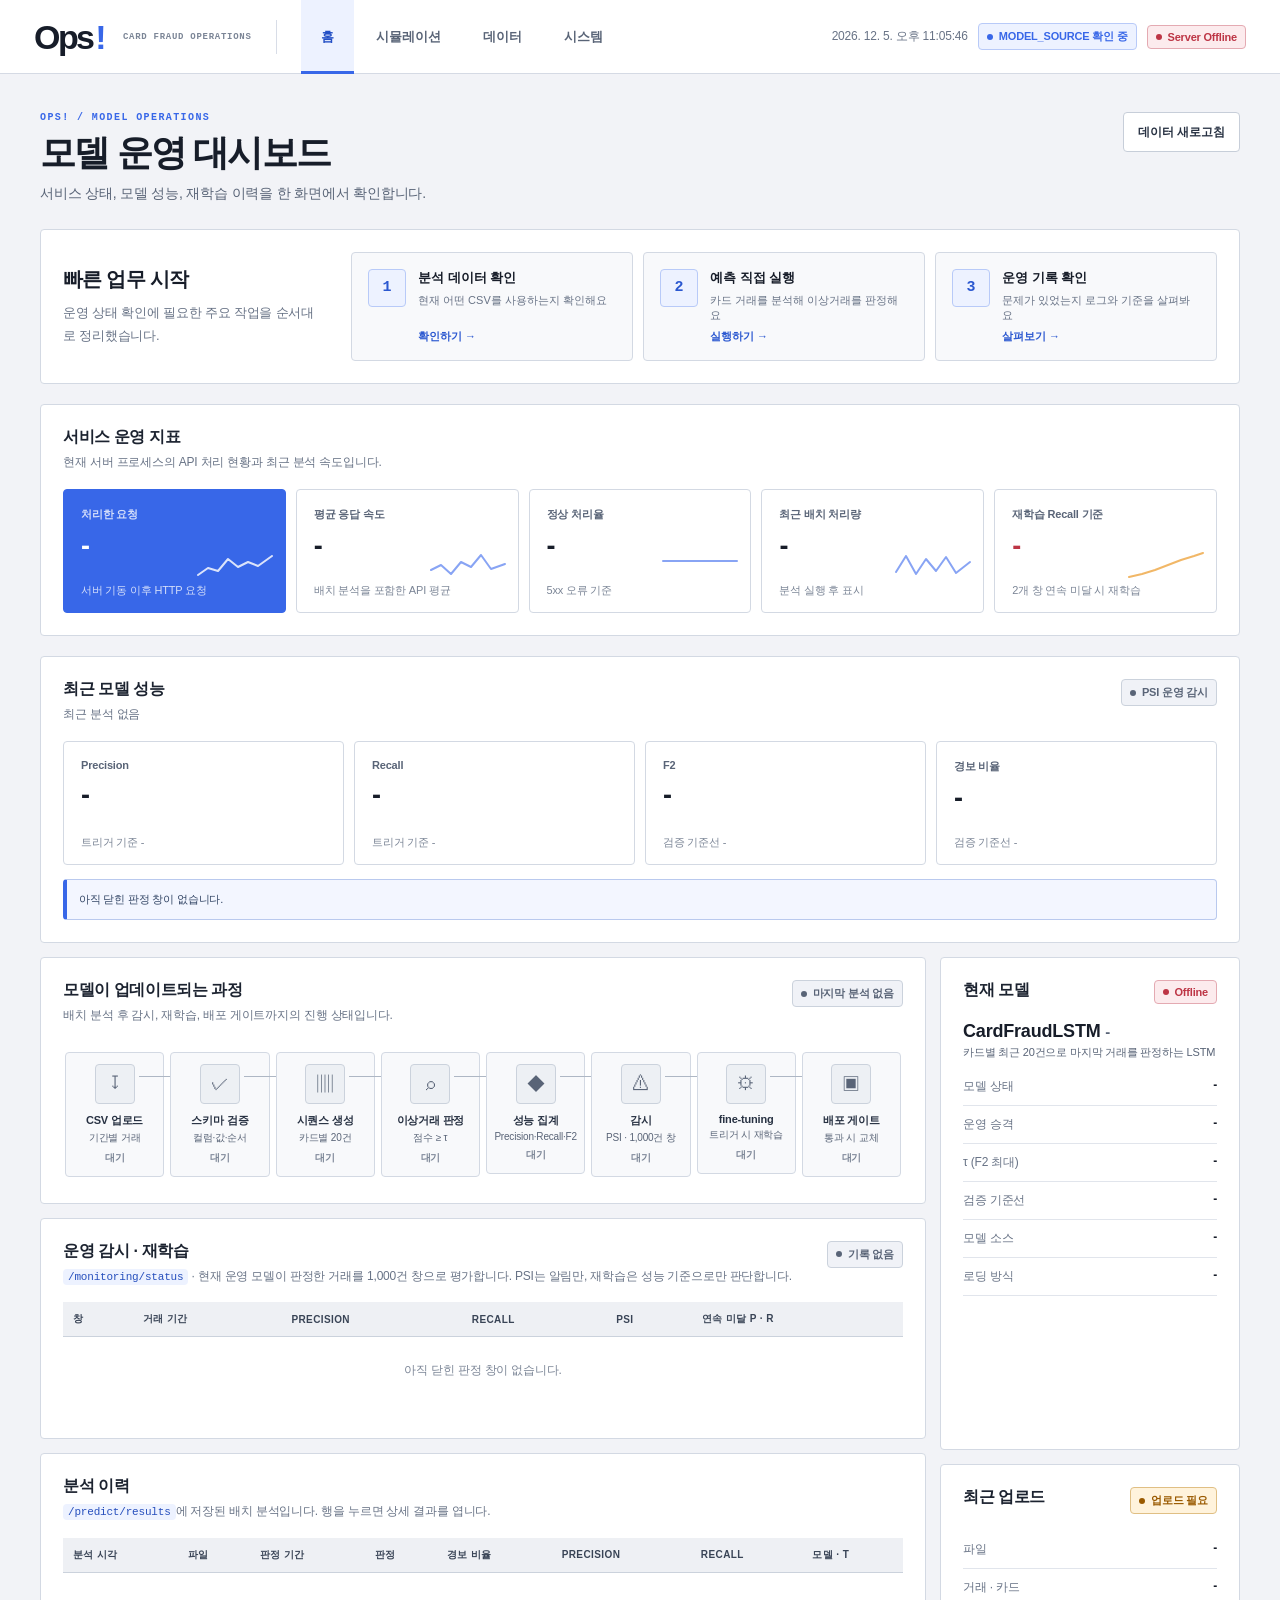
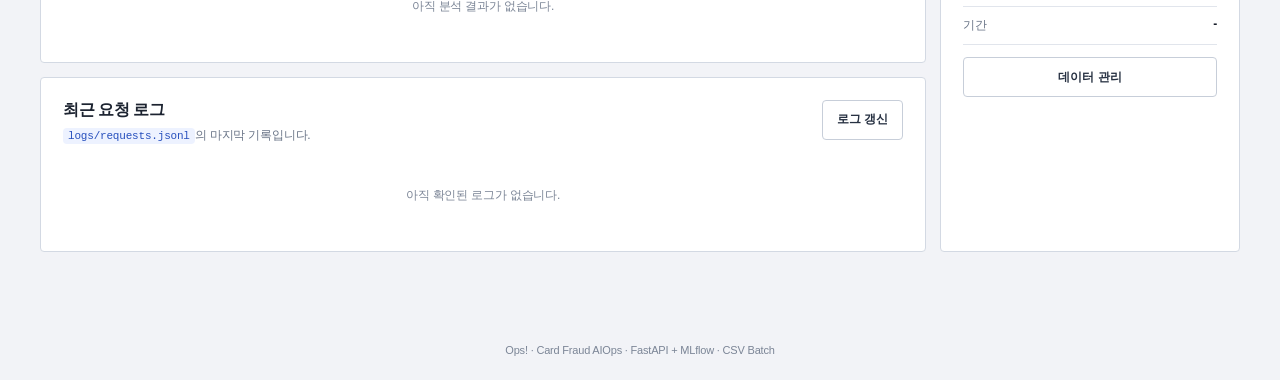
==== commit c8aae945: "feat: integrate AIOps dashboard and runtime fixes" ====
--- a/frontend/index.html
+++ b/frontend/index.html
@@ -3,7 +3,7 @@
 <head>
 <meta charset="UTF-8" />
 <meta name="viewport" content="width=device-width, initial-scale=1.0" />
-<title>AIOps · 카드 이상거래 운영 대시보드</title>
+<title>Ops! · 카드 이상거래 AIOps</title>
 <link rel="icon" type="image/x-icon" href="favicon.ico" />
 <style>
   :root {
@@ -100,43 +100,54 @@
   }
   @media (max-width:560px) { .page { padding:15px; } .top-meta .clock { display:none; } .metric-grid { grid-template-columns:1fr; } .page-heading { display:block; } .page-heading .btn { margin-top:12px; } }
 </style>
+<link rel="stylesheet" href="theme.css" />
 </head>
 <body>
 <header class="topbar">
-  <div class="brand"><div class="brand-mark"><svg width="21" height="21" viewBox="0 0 24 24" fill="none"><path d="M2 12h4l2-7 4 14 3-10 2 3h5" stroke="currentColor" stroke-width="2.2" stroke-linecap="round" stroke-linejoin="round"/></svg></div><div><div class="brand-title">AIOps</div><div class="brand-sub">Card Fraud Detection · CSV Batch</div></div></div>
+  <div class="brand"><div class="ops-wordmark" role="img" aria-label="Ops!"><span>Ops</span><span class="ops-bang">!</span></div><div class="brand-sub">CARD FRAUD OPERATIONS</div></div>
   <nav class="nav" aria-label="대시보드 메뉴">
-    <button class="nav-btn active" data-tab="dashboard" onclick="openTab('dashboard')">Dashboard</button>
-    <button class="nav-btn" data-tab="analysis" onclick="openTab('analysis')">Analysis</button>
-    <button class="nav-btn" data-tab="datasets" onclick="openTab('datasets')">Datasets</button>
-    <button class="nav-btn" data-tab="system" onclick="openTab('system')">System</button>
+    <button class="nav-btn active" data-tab="dashboard" onclick="openTab('dashboard')">홈</button>
+    <button class="nav-btn" data-tab="analysis" onclick="openTab('analysis')">시뮬레이션</button>
+    <button class="nav-btn" data-tab="datasets" onclick="openTab('datasets')">데이터</button>
+    <button class="nav-btn" data-tab="system" onclick="openTab('system')">시스템</button>
   </nav>
   <div class="top-meta"><span class="clock" id="clock">-</span><span class="badge blue" id="model-source">MODEL_SOURCE 확인 중</span><span class="badge neutral" id="top-health">연결 확인 중</span></div>
 </header>
 
 <main class="page">
   <section class="tab-panel active" id="tab-dashboard">
-    <div class="page-heading"><div><h1>운영 대시보드</h1><p>실행 환경 · 모델 성능 · 데이터 분포를 나눠 감시합니다. 기준값은 현재 모델 버전에 저장된 값을 <code>/health</code>에서 읽습니다.</p></div><button class="btn secondary" onclick="refreshAll()">새로고침</button></div>
-    <div class="card card-pad" style="margin-bottom:16px;">
-      <div class="group-title">실행 환경 <span class="badge neutral">/metrics/summary · 현재 서버 프로세스</span></div>
+    <div class="page-heading"><div><h1>모델 운영 대시보드</h1><p>서비스 상태, 모델 성능, 재학습 이력을 한 화면에서 확인합니다.</p></div><button class="btn secondary" onclick="refreshAll()">데이터 새로고침</button></div>
+    <div class="onboarding card" aria-label="빠른 업무 시작">
+      <div class="onboarding-copy"><strong>빠른 업무 시작</strong><span>운영 상태 확인에 필요한 주요 작업을 순서대로 정리했습니다.</span></div>
+      <div class="journey-list">
+        <button class="journey-step" onclick="openTab('datasets')"><span class="step-no">1</span><span><strong>분석 데이터 확인</strong><small>현재 어떤 CSV를 사용하는지 확인해요</small></span><b>확인하기 →</b></button>
+        <button class="journey-step" onclick="openTab('analysis')"><span class="step-no">2</span><span><strong>예측 직접 실행</strong><small>카드 거래를 분석해 이상거래를 판정해요</small></span><b>실행하기 →</b></button>
+        <button class="journey-step" onclick="openTab('system')"><span class="step-no">3</span><span><strong>운영 기록 확인</strong><small>문제가 있었는지 로그와 기준을 살펴봐요</small></span><b>살펴보기 →</b></button>
+      </div>
+    </div>
+    <div class="card card-pad service-metrics">
+      <div class="card-head"><div><h2>서비스 운영 지표</h2><p>현재 서버 프로세스의 API 처리 현황과 최근 분석 속도입니다.</p></div></div>
       <div class="metric-grid">
-        <article class="card metric"><div class="metric-label">요청 수</div><div class="metric-value" id="metric-requests">-</div><div class="metric-foot">서버 기동 이후 HTTP 요청</div></article>
-        <article class="card metric"><div class="metric-label">평균 API 응답시간</div><div class="metric-value" id="metric-latency">-</div><div class="metric-foot">배치 분석 요청 포함 평균</div></article>
-        <article class="card metric" id="metric-error-card"><div class="metric-label">5xx 오류율</div><div class="metric-value" id="metric-error">-</div><div class="metric-foot" id="metric-error-foot">-</div></article>
-        <article class="card metric"><div class="metric-label">최근 배치 처리량</div><div class="metric-value" id="metric-tps">-</div><div class="metric-foot" id="metric-tps-foot">분석 실행 후 표시</div></article>
-      </div>
-      <div class="group-title">모델 성능 <span class="badge neutral" id="perf-scope">최근 분석 · 정답 있는 판정 기준</span></div>
+        <article class="card metric"><div class="metric-label">처리한 요청</div><div class="metric-value" id="metric-requests">-</div><svg class="spark" viewBox="0 0 76 34" aria-hidden="true"><polyline id="spark-requests" points="1,27 11,20 21,23 31,11 41,19 51,14 61,18 75,8"/></svg><div class="metric-foot">서버 기동 이후 HTTP 요청</div></article>
+        <article class="card metric"><div class="metric-label">평균 응답 속도</div><div class="metric-value" id="metric-latency">-</div><svg class="spark" viewBox="0 0 76 34" aria-hidden="true"><polyline id="spark-latency" points="1,22 11,17 21,26 31,14 41,19 51,7 61,21 75,16"/></svg><div class="metric-foot">배치 분석을 포함한 API 평균</div></article>
+        <article class="card metric" id="metric-success-card"><div class="metric-label">정상 처리율</div><div class="metric-value" id="metric-success">-</div><svg class="spark" viewBox="0 0 76 34" aria-hidden="true"><polyline id="spark-success" points="1,13 11,13 21,13 31,13 41,13 51,13 61,13 75,13"/></svg><div class="metric-foot" id="metric-success-foot">5xx 오류 기준</div></article>
+        <article class="card metric"><div class="metric-label">최근 배치 처리량</div><div class="metric-value" id="metric-tps">-</div><svg class="spark" viewBox="0 0 76 34" aria-hidden="true"><polyline id="spark-tps" points="1,24 11,8 21,26 31,11 41,23 51,9 61,25 75,14"/></svg><div class="metric-foot" id="metric-tps-foot">분석 실행 후 표시</div></article>
+        <article class="card metric warn"><div class="metric-label">재학습 Recall 기준</div><div class="metric-value" id="metric-retrain-threshold">-</div><svg class="spark" viewBox="0 0 76 34" aria-hidden="true"><polyline id="spark-threshold" points="1,29 14,26 27,22 40,17 53,12 66,8 75,5"/></svg><div class="metric-foot">2개 창 연속 미달 시 재학습</div></article>
+      </div>
+    </div>
+    <div class="card card-pad performance-card">
+      <div class="card-head"><div><h2>최근 모델 성능</h2><p id="perf-scope">최근 분석의 정답이 포함된 판정을 기준으로 계산합니다.</p></div><span class="badge neutral">PSI 운영 감시</span></div>
       <div class="metric-grid">
         <article class="card metric" id="metric-precision-card"><div class="metric-label">Precision</div><div class="metric-value" id="metric-precision">-</div><div class="metric-foot" id="metric-precision-foot">트리거 기준 -</div></article>
         <article class="card metric" id="metric-recall-card"><div class="metric-label">Recall</div><div class="metric-value" id="metric-recall">-</div><div class="metric-foot" id="metric-recall-foot">트리거 기준 -</div></article>
         <article class="card metric"><div class="metric-label">F2</div><div class="metric-value" id="metric-f2">-</div><div class="metric-foot" id="metric-f2-foot">검증 기준선 -</div></article>
         <article class="card metric"><div class="metric-label">경보 비율</div><div class="metric-value" id="metric-alert">-</div><div class="metric-foot" id="metric-alert-foot">검증 기준선 -</div></article>
       </div>
-      <div class="group-title">데이터 분포 <span class="badge neutral">PSI</span></div>
-      <div class="notice" id="psi-notice">아직 닫힌 판정 창이 없습니다.</div>
+      <div class="notice" id="psi-notice" style="margin-top:14px;">아직 닫힌 판정 창이 없습니다.</div>
     </div>
     <div class="grid-main">
       <div class="stack">
-        <div class="card card-pad"><div class="card-head"><div><h2>CSV 배치 분석 파이프라인</h2><p>분석이 끝나면 판정 거래가 1,000건 창으로 감시되고, 성능이 2개 창 연속 떨어지면 재학습과 배포 게이트로 이어집니다.</p></div><span class="badge neutral" id="run-badge">마지막 분석 없음</span></div><div class="pipeline" id="pipeline"></div></div>
+        <div class="card card-pad"><div class="card-head"><div><h2>모델이 업데이트되는 과정</h2><p>배치 분석 후 감시, 재학습, 배포 게이트까지의 진행 상태입니다.</p></div><span class="badge neutral" id="run-badge">마지막 분석 없음</span></div><div class="pipeline" id="pipeline"></div></div>
         <div class="card card-pad"><div class="card-head"><div><h2>운영 감시 · 재학습</h2><p><code>/monitoring/status</code> · 현재 운영 모델이 판정한 거래를 1,000건 창으로 평가합니다. PSI는 알림만, 재학습은 성능 기준으로만 판단합니다.</p></div><span class="badge neutral" id="monitor-badge">기록 없음</span></div><div id="monitor-kv"></div><div class="table-wrap" style="margin-top:10px;"><table><thead><tr><th>창</th><th>거래 기간</th><th>Precision</th><th>Recall</th><th>PSI</th><th>연속 미달 P · R</th></tr></thead><tbody id="window-table"><tr><td colspan="6" class="empty">아직 닫힌 판정 창이 없습니다.</td></tr></tbody></table></div><div id="retrain-events" style="margin-top:12px;"></div></div>
         <div class="card card-pad"><div class="card-head"><div><h2>분석 이력</h2><p><code>/predict/results</code>에 저장된 배치 분석입니다. 행을 누르면 상세 결과를 엽니다.</p></div></div><div class="table-wrap"><table><thead><tr><th>분석 시각</th><th>파일</th><th>판정 기간</th><th>판정</th><th>경보 비율</th><th>Precision</th><th>Recall</th><th>모델 · τ</th></tr></thead><tbody id="history-table"><tr><td colspan="8" class="empty">아직 분석 결과가 없습니다.</td></tr></tbody></table></div></div>
         <div class="card card-pad"><div class="card-head"><div><h2>최근 요청 로그</h2><p><code>logs/requests.jsonl</code>의 마지막 기록입니다.</p></div><button class="btn secondary" onclick="loadLogs()">로그 갱신</button></div><div id="recent-alerts" class="empty">아직 확인된 로그가 없습니다.</div></div>
@@ -195,7 +206,7 @@
     </div>
   </section>
 </main>
-<footer>카드 이상거래 AIOps 대시보드 · FastAPI + MLflow · CSV 배치 분석</footer>
+<footer>Ops! · Card Fraud AIOps · FastAPI + MLflow · CSV Batch</footer>
 
 <script>
 const API_BASE=(()=>{const q=new URLSearchParams(location.search).get("api");if(q)return q.replace(/\/+$/,"");return ["5173","3000"].includes(location.port)?`${location.protocol}//${location.hostname}:8077`:""})();
@@ -203,6 +214,7 @@
 const PAGE_SIZE=100;
 const stages=[{title:"CSV 업로드",desc:"기간별 거래",icon:"↧"},{title:"스키마 검증",desc:"컬럼·값·순서",icon:"✓"},{title:"시퀀스 생성",desc:"카드별 20건",icon:"▥"},{title:"이상거래 판정",desc:"점수 ≥ τ",icon:"⌕"},{title:"성능 집계",desc:"Precision·Recall·F2",icon:"◆"},{title:"감시",desc:"PSI · 1,000건 창",icon:"⚠"},{title:"fine-tuning",desc:"트리거 시 재학습",icon:"⚙"},{title:"배포 게이트",desc:"통과 시 교체",icon:"▣"}];
 let uploads=[], results=[], criteria=null, current=null, offset=0, pageItems=[], monitor=null, monitorTimer=null;
+const metricTrends={requests:[],latency:[],success:[],tps:[],threshold:[]};
 
 const $=id=>document.getElementById(id);
 const num=v=>Number(v).toLocaleString("ko-KR");
@@ -211,6 +223,7 @@
 const isoDate=s=>s&&s.length===8?`${s.slice(0,4)}-${s.slice(4,6)}-${s.slice(6)}`:s||"";
 const periodText=s=>s?String(s).replace(/^valid \((.*)\)$/,"검증 $1"):"-";
 const localTime=s=>s?new Date(s).toLocaleString("ko-KR",{dateStyle:"short",timeStyle:"short"}):"-";
+const versionText=v=>{const s=String(v??"-");return s.startsWith("v")?s:`v${s}`;};
 function escapeHtml(v){return String(v??"").replace(/[&<>'"]/g,c=>({"&":"&amp;","<":"&lt;",">":"&gt;","'":"&#39;",'"':"&quot;"}[c]));}
 function setBadge(el,type,text){el.className=`badge ${type}`;el.textContent=text;}
 function showResult(el,data,error=false){el.className=`result show log-view${error?" error":""}`;el.textContent=typeof data==="string"?data:JSON.stringify(data,null,2);}
@@ -218,6 +231,8 @@
 function kvRows(rows){return rows.map(([k,v])=>`<div class="kv"><span>${k}</span><span>${v}</span></div>`).join("")}
 // 트리거 기준 이상이면 ok, 미달이면 warn. 기준이나 값이 없으면 판단하지 않습니다.
 function floorType(value,floor){return value==null||floor==null?"neutral":value<floor?"warn":"ok"}
+function recordMetric(key,value){if(!Number.isFinite(Number(value)))return;const series=metricTrends[key],now=Date.now(),last=series[series.length-1];if(last&&last.value===Number(value)&&now-last.ts<12000)return;series.push({ts:now,value:Number(value)});if(series.length>240)series.shift();drawMetric(key);}
+function drawMetric(key){const line=$("spark-"+key);if(!line)return;const series=metricTrends[key];if(!series.length)return;if(series.length===1){line.setAttribute("points","1,17 75,17");return;}const values=series.map(p=>p.value),lo=Math.min(...values),hi=Math.max(...values),span=hi-lo||1;line.setAttribute("points",series.map((p,i)=>`${1+i*74/(series.length-1)},${30-(p.value-lo)*26/span}`).join(" "));}
 
 async function api(path,options={}){let res;try{res=await fetch(API_BASE+path,options)}catch(e){throw new Error(`서버에 연결할 수 없습니다 (${API_BASE||location.origin})`)}const text=await res.text();let data=null;try{data=text?JSON.parse(text):null}catch{data=text}if(!res.ok){const err=new Error(errorText(data&&data.detail!==undefined?data.detail:data)||`HTTP ${res.status}`);err.status=res.status;throw err}return data}
 
@@ -228,11 +243,11 @@
 
 async function loadHealth(){try{const h=await api("/health"),m=h.model;criteria=m.criteria||null;setBadge($("top-health"),"ok","Server Healthy");setBadge($("system-health"),"ok","연결됨");const type=m.state==="loaded"?"ok":m.state==="unloaded"?"neutral":"err";setBadge($("model-health"),type,m.state==="loaded"?"Loaded":m.state==="unloaded"?"첫 분석 대기":"Unavailable");$("model-loaded").textContent=m.state==="loaded"?"메모리에 로드됨":m.state==="unloaded"?"첫 분석 때 로드":"로드 불가";$("model-version").textContent=m.version||"-";$("model-role").innerHTML=m.role==="champion"?'<span class="badge ok">운영 모델 (champion)</span>':m.role==="local"?'<span class="badge neutral">v1 기준 모델 (로컬 파일)</span>':"-";$("model-tau").textContent=m.tau??(criteria?criteria.tau:"-");$("model-baseline").textContent=criteria?`F2 ${dec(criteria.baseline.f2)} · R ${dec(criteria.baseline.recall)}`:"-";$("model-source").textContent=`MODEL_SOURCE=${m.source}`;$("model-source-card").textContent=m.source;$("system-model-source").textContent=m.source;$("loading-mode").textContent=h.loading_mode;$("system-loading-mode").textContent=h.loading_mode;const problems=[];if(m.missing_files&&m.missing_files.length)problems.push(`필요한 파일 없음: ${m.missing_files.join(", ")}`);if(m.error)problems.push(m.error);$("model-error").textContent=problems.join("\n");$("model-error").classList.toggle("hidden",!problems.length);}catch{criteria=null;setBadge($("top-health"),"err","Server Offline");setBadge($("model-health"),"err","Offline");setBadge($("system-health"),"err","연결 실패");}renderCriteria();renderLatest();}
 
-async function loadMetrics(){try{const s=await api("/metrics/summary");$("metric-requests").textContent=num(s.request_count);$("metric-latency").textContent=s.request_count?`${Math.round(s.avg_latency_ms)} ms`:"-";$("metric-error").textContent=s.request_count?pct(s.error_rate):"-";$("metric-error-foot").textContent=`5xx ${num(s.error_count)}건 / 전체 ${num(s.request_count)}건`;$("metric-error-card").classList.toggle("warn",s.error_count>0);}catch{}}
+async function loadMetrics(){try{const s=await api("/metrics/summary"),success=Math.max(0,1-s.error_rate),latest=results[0],tps=latest&&latest.transactions_per_second,threshold=criteria&&criteria.trigger&&criteria.trigger.recall_floor;$("metric-requests").textContent=num(s.request_count);$("metric-latency").textContent=s.request_count?`${Math.round(s.avg_latency_ms)} ms`:"-";$("metric-success").textContent=s.request_count?pct(success):"-";$("metric-success-foot").textContent=`5xx ${num(s.error_count)}건 / 전체 ${num(s.request_count)}건`;$("metric-success-card").classList.toggle("warn",s.error_count>0);$("metric-retrain-threshold").textContent=threshold==null?"-":pct(threshold);recordMetric("requests",s.request_count);recordMetric("latency",s.avg_latency_ms);recordMetric("success",success);recordMetric("tps",tps);recordMetric("threshold",threshold);}catch{}}
 
 function renderLatest(){const r=results[0],m=r&&r.metrics,t=criteria&&criteria.trigger,b=criteria&&criteria.baseline;$("metric-tps").textContent=r?`${num(Math.round(r.transactions_per_second))}건/s`:"-";$("metric-tps-foot").textContent=r?`${num(r.predictions)}건 · ${r.duration_seconds.toFixed(2)}초`:"분석 실행 후 표시";$("metric-precision").textContent=m?pct(m.precision):"-";$("metric-recall").textContent=m?pct(m.recall):"-";$("metric-f2").textContent=m?dec(m.f2):"-";$("metric-alert").textContent=r?pct(r.alert_rate):"-";$("metric-precision-foot").textContent=`트리거 기준 ${t?dec(t.precision_floor):"-"}`;$("metric-recall-foot").textContent=`트리거 기준 ${t?dec(t.recall_floor):"-"}`;$("metric-f2-foot").textContent=`검증 기준선 ${b?dec(b.f2):"-"}`;$("metric-alert-foot").textContent=`검증 기준선 ${b?pct(b.alert_rate):"-"}`;$("metric-precision-card").classList.toggle("warn",floorType(m&&m.precision,t&&t.precision_floor)==="warn");$("metric-recall-card").classList.toggle("warn",floorType(m&&m.recall,t&&t.recall_floor)==="warn");$("perf-scope").textContent=r?(m?`최근 분석 · 정답 있는 ${num(r.labelled_predictions)}건 기준`:"최근 분석 · 정답 없음"):"최근 분석 없음";}
 
-function renderPipeline(){const r=results[0];const states=Array(8).fill("idle"),labels=Array(8).fill("대기");if(r){states.splice(0,5,"done","done","done","done",r.metrics?"done":"alert");labels.splice(0,5,"완료","완료",`${num(r.predictions)}건`,`경보 ${num(r.alerts)}건`,r.metrics?"완료":"정답 없음");}else if(uploads.length){states.splice(0,3,"done","done","done");labels.splice(0,3,"완료","완료",`${num(uploads[0].predictable_rows)}건 가능`);}const st=monitor&&monitor.state,last=lastRetrain();if(st){states[5]=st.windows?"done":"idle";labels[5]=st.windows?`창 ${num(st.windows)}개`:`${num(st.observations)}건 누적`;}const rs=st&&st.retrain&&st.retrain.status;if(rs==="requested"||rs==="running"){states[6]="alert";labels[6]="재학습 중";}else if(last){states[6]="done";labels[6]=`후보 v${last.candidate_version||"-"}`;states[7]=last.type==="retrain_promoted"?"done":"alert";labels[7]=last.type==="retrain_promoted"?"통과 · 교체":last.type==="retrain_rejected"?"미달 · 유지":"실패";}$("pipeline").innerHTML=stages.map((s,i)=>`<div class="stage ${states[i]}"><div class="stage-icon">${s.icon}</div><div class="stage-title">${s.title}</div><div class="stage-desc">${s.desc}</div><div class="stage-status">${escapeHtml(labels[i])}</div></div>`).join("");setBadge($("run-badge"),r?"blue":"neutral",r?`마지막 분석 ${localTime(r.created_at)}`:"마지막 분석 없음");}
+function renderPipeline(){const r=results[0];const states=Array(8).fill("idle"),labels=Array(8).fill("대기");if(r){states.splice(0,5,"done","done","done","done",r.metrics?"done":"alert");labels.splice(0,5,"완료","완료",`${num(r.predictions)}건`,`경보 ${num(r.alerts)}건`,r.metrics?"완료":"정답 없음");}else if(uploads.length){states.splice(0,3,"done","done","done");labels.splice(0,3,"완료","완료",`${num(uploads[0].predictable_rows)}건 가능`);}const st=monitor&&monitor.state,last=lastRetrain();if(st){states[5]=st.windows?"done":"idle";labels[5]=st.windows?`창 ${num(st.windows)}개`:`${num(st.observations)}건 누적`;}const rs=st&&st.retrain&&st.retrain.status;if(rs==="requested"||rs==="running"){states[6]="alert";labels[6]="재학습 중";}else if(last){states[6]="done";labels[6]=`후보 ${versionText(last.candidate_version)}`;states[7]=last.type==="retrain_promoted"?"done":"alert";labels[7]=last.type==="retrain_promoted"?"통과 · 교체":last.type==="retrain_rejected"?"미달 · 유지":"실패";}$("pipeline").innerHTML=stages.map((s,i)=>`<div class="stage ${states[i]}"><div class="stage-icon">${s.icon}</div><div class="stage-title">${s.title}</div><div class="stage-desc">${s.desc}</div><div class="stage-status">${escapeHtml(labels[i])}</div></div>`).join("");setBadge($("run-badge"),r?"blue":"neutral",r?`마지막 분석 ${localTime(r.created_at)}`:"마지막 분석 없음");}
 
 async function loadResults(){try{results=await api("/predict/results")}catch{results=[]}const t=criteria&&criteria.trigger,body=$("history-table");const metricCell=(v,floor)=>v==null?'<span class="badge neutral">정답 없음</span>':`<span class="badge ${floorType(v,floor)}">${pct(v)}</span>`;body.innerHTML=results.length?results.slice(0,12).map((r,i)=>`<tr class="clickable" onclick="openResult(${i})"><td>${escapeHtml(localTime(r.created_at))}</td><td>${escapeHtml(r.filename)}</td><td>${escapeHtml(isoDate(r.start_date))} ~ ${escapeHtml(isoDate(r.end_date))}</td><td>${num(r.predictions)}건</td><td>${pct(r.alert_rate)}</td><td>${metricCell(r.metrics&&r.metrics.precision,t&&t.precision_floor)}</td><td>${metricCell(r.metrics&&r.metrics.recall,t&&t.recall_floor)}</td><td>${escapeHtml(r.model_version)} · ${r.tau}</td></tr>`).join(""):'<tr><td colspan="8" class="empty">아직 분석 결과가 없습니다.</td></tr>';renderLatest();renderPipeline();}
 
@@ -263,11 +278,12 @@
 function psiBadge(l){return l==="alert"?'<span class="badge err">경고</span>':l==="warn"?'<span class="badge warn">주의</span>':'<span class="badge ok">정상</span>';}
 function statusCell(v,s){return s==="insufficient"?'<span class="badge neutral">보류</span>':`<span class="badge ${s==="below"?"warn":"ok"}">${pct(v)}</span>`;}
 function renderMonitoring(){const st=monitor&&monitor.state,w=(monitor&&monitor.windows)||[];if(!st){setBadge($("monitor-badge"),"neutral","기록 없음");$("monitor-kv").innerHTML="";$("retrain-events").innerHTML="";renderPipeline();return;}const rs=st.retrain.status;setBadge($("monitor-badge"),rs==="requested"||rs==="running"?"warn":"blue",rs==="requested"||rs==="running"?"재학습 진행 중":`운영 v${st.model_version} 감시 중`);$("monitor-kv").innerHTML=kvRows([["운영 모델",`v${escapeHtml(st.model_version)}`],["누적 판정",`${num(st.observations)}건 · 창 ${num(st.windows)}개`],["연속 미달",`Precision ${st.consecutive.precision} · Recall ${st.consecutive.recall}`],["재학습",escapeHtml(rs)]]);$("window-table").innerHTML=w.length?w.slice(-10).reverse().map(x=>`<tr${x.retrain_requested?' class="alert-row"':""}><td>${x.window}${x.retrain_requested?' <span class="badge err">재학습 요청</span>':""}</td><td>${escapeHtml(isoDate(x.start))} ~ ${escapeHtml(isoDate(x.end))}</td><td>${statusCell(x.precision,x.status.precision)}</td><td>${statusCell(x.recall,x.status.recall)}</td><td>${psiBadge(x.psi_level)} ${dec(Math.max(...Object.values(x.psi)))}</td><td>${x.consecutive.precision} · ${x.consecutive.recall}</td></tr>`).join(""):'<tr><td colspan="6" class="empty">아직 닫힌 판정 창이 없습니다.</td></tr>';const ev=((monitor&&monitor.events)||[]).filter(e=>!e.type.startsWith("psi")).slice(-6).reverse();$("retrain-events").innerHTML=ev.length?ev.map(e=>{const t=new Date(e.ts*1000).toLocaleString("ko-KR",{dateStyle:"short",timeStyle:"medium"});if(e.type==="retrain_requested")return `<div class="notice" style="margin-top:6px;">${t} · ${e.window}번째 창 · ${escapeHtml((e.reason||[]).join(", "))} 2개 창 연속 미달 → 재학습 요청 (운영 v${escapeHtml(e.model_version)})</div>`;if(e.type==="window_reset")return `<div class="notice" style="margin-top:6px;">${t} · 운영 모델 v${escapeHtml(e.from_version)} → v${escapeHtml(e.to_version)} 교체, 판정 창 초기화</div>`;if(e.type==="retrain_failed")return `<div class="notice error" style="margin-top:6px;">${t} · 재학습 실패: ${escapeHtml(e.error)}</div>`;const c=e.candidate,cur=e.current,ok=e.type==="retrain_promoted";return `<div class="notice${ok?"":" error"}" style="margin-top:6px;">${t} · <strong>후보 v${escapeHtml(e.candidate_version)} ${ok?"게이트 통과 → 운영 교체":"게이트 미달 → 기존 모델 유지"}</strong><br>후보 τ ${e.tau}: Recall ${dec(c.recall)} · F2 ${dec(c.f2)} · 경보 ${pct(c.alert_rate)} / 운영: Recall ${dec(cur.recall)} · F2 ${dec(cur.f2)} · 경보 ${pct(cur.alert_rate)}${ok?"":`<br>실패한 조건: ${e.failed_checks.map(k=>checkNames[k]||k).join(", ")}`}<br>시험 구간 ${escapeHtml(isoDate(e.periods.holdout.start))} ~ ${escapeHtml(isoDate(e.periods.holdout.end))} · ${num(e.periods.holdout.samples)}건 (사기 ${num(e.periods.holdout.frauds)}건)</div>`;}).join(""):"";const lw=w[w.length-1],n=$("psi-notice");if(lw){n.className=`notice${lw.psi_level==="alert"?" error":""}`;n.innerHTML=`최근 창 ${lw.window} (${escapeHtml(isoDate(lw.start))} ~ ${escapeHtml(isoDate(lw.end))}) ${psiBadge(lw.psi_level)} · ${Object.entries(lw.psi).map(([k,v])=>`${psiNames[k]||k} ${v.toFixed(3)}`).join(" · ")}<br>${criteria?`${criteria.psi.warn} 이상 주의 · ${criteria.psi.alert} 이상 경고.`:""} PSI는 알림만 보내고 재학습은 성능 트리거로만 판단합니다.`;}else{n.className="notice";n.textContent="아직 닫힌 판정 창이 없습니다.";}renderPipeline();}
-async function loadMonitoring(){try{monitor=await api("/monitoring/status?limit=50")}catch{monitor=null}renderMonitoring();clearTimeout(monitorTimer);const rs=monitor&&monitor.state&&monitor.state.retrain.status;if(rs==="requested"||rs==="running")monitorTimer=setTimeout(async()=>{await loadHealth();await loadMonitoring();},3000);}
+async function loadMonitoring(){try{monitor=await api("/monitoring/status?limit=50");const v=monitor&&monitor.state&&monitor.state.model_version;if(typeof v==="string"&&v.startsWith("v"))monitor.state.model_version=v.slice(1);}catch{monitor=null}renderMonitoring();clearTimeout(monitorTimer);const rs=monitor&&monitor.state&&monitor.state.retrain.status;if(rs==="requested"||rs==="running")monitorTimer=setTimeout(async()=>{await loadHealth();await loadMonitoring();},3000);}
 async function refreshAll(){await loadHealth();await Promise.all([loadUploads(),loadResults(),loadLogs(),loadMonitoring()]);await loadMetrics();}
 $("system-api").textContent=API_BASE||`${location.origin} (같은 주소)`;
 $("required-columns").innerHTML=REQUIRED_COLUMNS.map(c=>`<code>${c}</code>`).join("");
 renderPipeline();refreshAll();
+setInterval(loadMetrics,15000);
 </script>
 </body>
 </html>
--- a/frontend/theme.css
+++ b/frontend/theme.css
@@ -0,0 +1,239 @@
+/* Ops! flat B2B theme
+   기능 ID와 API 연결은 index.html에 그대로 두고 표현만 재정의합니다. */
+:root {
+  --bg:#f2f3f7;
+  --card:#fff;
+  --line:#d8dde7;
+  --line-strong:#b8c1cf;
+  --text:#171d29;
+  --muted:#596477;
+  --faint:#7b8596;
+  --blue:#3867e8;
+  --blue-soft:#edf2ff;
+  --green:#087a57;
+  --green-soft:#e9f5f0;
+  --orange:#9a5a00;
+  --orange-soft:#fff3dc;
+  --red:#bd3545;
+  --red-soft:#fcebed;
+  --shadow:none;
+}
+
+html,body { background:#f2f3f7; }
+body {
+  color:var(--text);
+  font-family:Pretendard,-apple-system,BlinkMacSystemFont,"Segoe UI","Noto Sans KR",sans-serif;
+  letter-spacing:-.012em;
+}
+
+.topbar {
+  height:74px;
+  padding:0 34px;
+  gap:24px;
+  border-bottom:1px solid #d5dae4;
+  background:#fff;
+  box-shadow:none;
+  backdrop-filter:none;
+}
+.brand {
+  min-width:224px;
+  padding-right:24px;
+  border-right:1px solid #d8dde7;
+}
+.ops-wordmark {
+  display:inline-flex;
+  align-items:baseline;
+  color:#171d29;
+  font-family:Inter,Pretendard,var(--sans);
+  font-size:34px;
+  font-weight:900;
+  line-height:1;
+  letter-spacing:-.075em;
+  white-space:nowrap;
+}
+.ops-bang { margin-left:.08em; color:#3867e8; }
+.brand-sub {
+  margin:2px 0 0 8px;
+  color:#7b8596;
+  font:750 9px/1.2 var(--mono);
+  letter-spacing:.08em;
+}
+.nav { height:74px; gap:2px; }
+.nav-btn {
+  min-height:74px;
+  padding:0 20px;
+  color:#596477;
+  font-size:13px;
+  font-weight:750;
+}
+.nav-btn:hover { color:#171d29; background:#f3f5f9; }
+.nav-btn.active { color:#234fc5; background:#edf2ff; }
+.nav-btn.active::after { left:0; right:0; height:3px; border-radius:0; background:#3867e8; }
+.top-meta,.clock { color:#687386; }
+
+.page { max-width:1480px; padding:38px 40px 68px; }
+.page-heading { margin-bottom:24px; }
+.page-heading h1 {
+  color:#171d29;
+  font-size:36px;
+  font-weight:850;
+  line-height:1.12;
+  letter-spacing:-.05em;
+}
+.page-heading h1::before {
+  content:"OPS! / MODEL OPERATIONS";
+  display:block;
+  margin-bottom:9px;
+  color:#3867e8;
+  font:800 10px/1.2 var(--mono);
+  letter-spacing:.14em;
+}
+.page-heading p { max-width:800px; margin-top:9px; color:#596477; font-size:14px; line-height:1.6; }
+
+.onboarding {
+  display:grid;
+  grid-template-columns:260px minmax(0,1fr);
+  gap:28px;
+  align-items:stretch;
+  margin-bottom:20px;
+  padding:22px;
+}
+.onboarding-copy { display:flex; flex-direction:column; justify-content:center; gap:9px; }
+.onboarding-copy strong { color:#171d29; font-size:20px; font-weight:850; letter-spacing:-.035em; }
+.onboarding-copy span { color:#687386; font-size:13px; line-height:1.7; }
+.journey-list { display:grid; grid-template-columns:repeat(3,minmax(0,1fr)); gap:10px; }
+.journey-step {
+  display:grid;
+  grid-template-columns:38px minmax(0,1fr);
+  grid-template-rows:1fr auto;
+  gap:5px 12px;
+  min-height:108px;
+  padding:16px;
+  border:1px solid #d3d9e3;
+  border-radius:4px;
+  color:#171d29;
+  text-align:left;
+  background:#f8f9fb;
+}
+.journey-step:hover { border-color:#3867e8; background:#f3f6ff; }
+.journey-step .step-no {
+  grid-row:1/3;
+  width:38px;
+  height:38px;
+  display:grid;
+  place-items:center;
+  border:1px solid #b8caf8;
+  border-radius:4px;
+  color:#2b58d0;
+  background:#edf2ff;
+  font:800 15px/1 var(--mono);
+}
+.journey-step span:nth-child(2) { min-width:0; }
+.journey-step strong { display:block; font-size:13px; line-height:1.45; }
+.journey-step small { display:block; margin-top:5px; color:#687386; font-size:11px; line-height:1.45; }
+.journey-step b { grid-column:2; color:#2b58d0; font-size:11px; }
+
+.service-metrics { margin-bottom:20px; }
+.performance-card { margin-bottom:14px; }
+.service-metrics .metric-grid { grid-template-columns:repeat(5,minmax(0,1fr)); }
+.performance-card .metric-grid { grid-template-columns:repeat(4,minmax(0,1fr)); }
+.spark { position:absolute; right:12px; bottom:30px; width:76px; height:34px; opacity:.82; }
+.spark polyline { fill:none; stroke:#6f91f2; stroke-width:2; stroke-linecap:round; stroke-linejoin:round; }
+.metric.warn .spark polyline { stroke:#efa846; }
+.metric:has(#metric-requests) .spark polyline { stroke:#fff; }
+
+.card,.metric,.stage,.notice,.field,.result,.btn,.badge,.stat,code {
+  border-radius:4px;
+  box-shadow:none;
+}
+.card { border:1px solid #d3d9e3; background:#fff; }
+.card-pad { padding:22px; }
+.card-head { margin-bottom:17px; }
+.card-head h2 { color:#1c2330; font-size:16px; font-weight:800; letter-spacing:-.025em; }
+.card-head p { color:#687386; line-height:1.55; }
+.group-title {
+  margin:22px 0 10px;
+  color:#394456;
+  font-size:12px;
+  letter-spacing:.01em;
+}
+.group-title:first-of-type { margin-top:0; }
+.grid-main,.stack,.split { gap:14px; }
+
+.metric-grid { gap:10px; }
+.metric { min-height:124px; padding:17px; border:1px solid #d3d9e3; background:#fff; }
+.metric:has(#metric-requests) { color:#fff; border-color:#3867e8; background:#3867e8; }
+.metric:has(#metric-requests) .metric-label,
+.metric:has(#metric-requests) .metric-foot { color:rgba(255,255,255,.78); }
+.metric-label { color:#596477; font-size:11px; font-weight:750; }
+.metric-value { color:#171d29; font-size:27px; font-weight:850; font-variant-numeric:tabular-nums; }
+.metric:has(#metric-requests) .metric-value { color:#fff; }
+.metric-foot { color:#7b8596; line-height:1.35; }
+
+.badge { border:1px solid transparent; padding:5px 8px; font-weight:750; }
+.badge.ok { border-color:#a9d3c4; }
+.badge.warn { border-color:#e0bf84; }
+.badge.err { border-color:#e4aab2; }
+.badge.neutral { border-color:#cbd2dc; }
+.badge.blue { border-color:#b8caf8; }
+
+.btn {
+  min-height:40px;
+  border-radius:4px;
+  padding:9px 14px;
+  font-weight:750;
+  transform:none;
+}
+.btn:hover,.btn:active { transform:none; }
+.btn.primary { border:1px solid #315dd4; color:#fff; background:#3867e8; box-shadow:none; }
+.btn.primary:hover { background:#2e59cf; }
+.btn.secondary { border:1px solid #c7ced9; color:#273142; background:#fff; }
+.btn.secondary:hover { border-color:#9faaba; background:#f6f7f9; }
+
+.pipeline { gap:6px; }
+.stage { padding:11px 6px; border:1px solid #d3d9e3; background:#f8f9fb; }
+.stage:not(:last-child)::after { height:1px; background:#aeb7c4; }
+.stage-icon { width:40px; height:40px; border:1px solid #cbd2dc; border-radius:4px; color:#596477; background:#edf0f4; }
+.stage.done { border-color:#a9d2c3; background:#f0f8f5; }
+.stage.alert { border-color:#dec18f; background:#fff8eb; }
+.stage-title { color:#273142; }
+
+.kv { border-color:#e1e5ec; }
+.kv span:first-child { color:#687386; }
+.notice { border:1px solid #b9c9ee; border-left:4px solid #3867e8; color:#304363; background:#f3f6ff; }
+.notice.error { border-color:#e4aab2; border-left-color:#bd3545; background:#fcebed; }
+.field { border-color:#bcc5d2; border-radius:4px; background:#fff; }
+.stat { border-color:#d3d9e3; border-radius:4px; background:#f8f9fb; }
+.result { border-color:#d3d9e3; border-radius:4px; color:#273142; background:#f8f9fb; }
+th { color:#394456; border-color:#cbd2dc; background:#eef0f4; font-family:var(--sans); font-weight:800; }
+td { border-color:#e2e6ec; font-variant-numeric:tabular-nums; }
+tbody tr:nth-child(even) { background:#fafbfc; }
+tr.clickable:hover td { background:#f3f6fb; }
+code { color:#264fbd; background:#edf2ff; }
+footer { color:#7b8596; }
+
+button:focus-visible,a:focus-visible,input:focus-visible,select:focus-visible,summary:focus-visible {
+  outline:3px solid rgba(56,103,232,.24);
+  outline-offset:3px;
+}
+
+@media (max-width:980px) {
+  .topbar { height:auto; min-height:70px; padding:14px 18px 0; gap:8px; }
+  .brand { min-width:0; padding-right:0; border-right:0; }
+  .brand-sub { display:none; }
+  .nav { order:3; width:100%; height:46px; }
+  .nav-btn { min-height:46px; padding:0 14px; }
+  .page { padding:28px 22px 52px; }
+  .onboarding { grid-template-columns:1fr; gap:16px; }
+  .service-metrics .metric-grid { grid-template-columns:repeat(2,minmax(0,1fr)); }
+  .service-metrics .metric:last-child { grid-column:1/-1; }
+}
+
+@media (max-width:560px) {
+  .ops-wordmark { font-size:29px; }
+  .page { padding:22px 14px 44px; }
+  .page-heading h1 { font-size:29px; }
+  .journey-list,.service-metrics .metric-grid,.performance-card .metric-grid { grid-template-columns:1fr; }
+  .service-metrics .metric:last-child { grid-column:auto; }
+  .card-head { display:block; }
+}
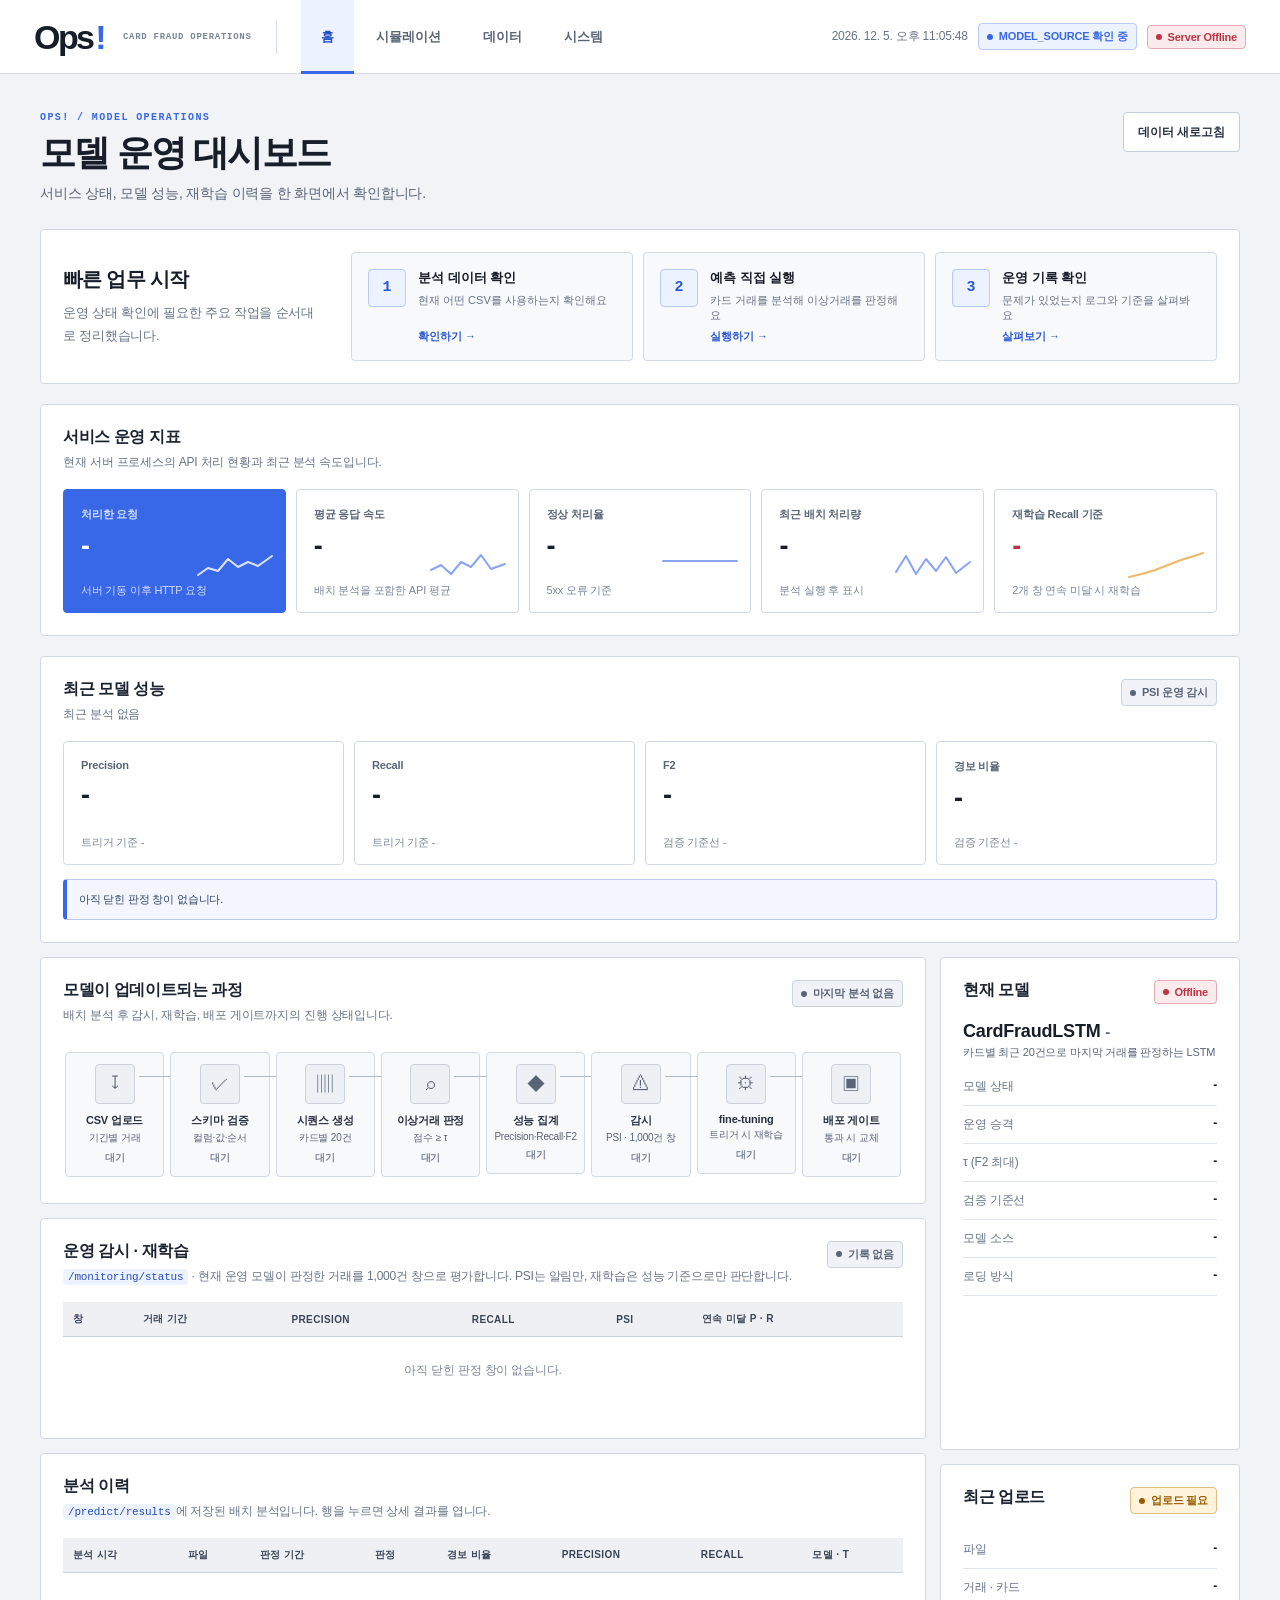
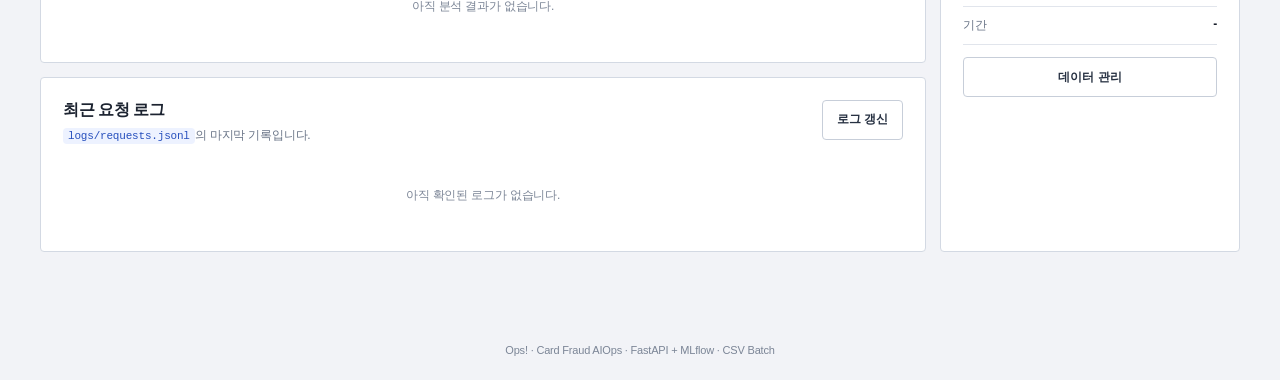
==== commit 01ce9063: "fix: 시뮬레이션 화면 제목과 결과 안내 문구를 메뉴 이름에 맞춤 메뉴는 "시뮬레이션"인데 화면 제목이 "배치 분석"이고, 분석 결과 안내가 예전 메뉴 이름인 "Dashboard" ====
--- a/frontend/index.html
+++ b/frontend/index.html
@@ -160,7 +160,7 @@
   </section>
 
   <section class="tab-panel" id="tab-analysis">
-    <div class="page-heading"><div><h1>배치 분석</h1><p>업로드한 기간별 거래 CSV를 골라 카드별 최근 20건 시퀀스로 이상거래를 판정합니다.</p></div></div>
+    <div class="page-heading"><div><h1>시뮬레이션</h1><p>업로드한 기간별 거래 CSV를 골라 카드별 최근 20건 시퀀스로 이상거래를 판정합니다.</p></div></div>
     <div class="card card-pad" style="margin-bottom:16px;">
       <div class="card-head"><div><h2>분석 실행</h2><p>같은 카드의 직전 거래가 19건보다 적으면 그 거래는 판정에서 제외합니다. 판정 시작일을 지정하면 그 이전 행은 이력으로만 사용합니다.</p></div><span class="badge blue">20건 시퀀스 · 피처 17개</span></div>
       <div class="btn-row" style="align-items:flex-end;">
@@ -261,7 +261,7 @@
 async function runAnalysis(){const id=$("upload-select").value;if(!id){analysisMessage("먼저 Datasets 탭에서 CSV를 업로드하세요.",true);return;}const request={upload_id:id};if($("start-date").value)request.start_date=$("start-date").value;if($("end-date").value)request.end_date=$("end-date").value;$("analyze-btn").disabled=true;setBadge($("analysis-status"),"warn","분석 중");analysisMessage("배치 분석 중입니다. 첫 분석은 모델 로딩 때문에 더 오래 걸릴 수 있습니다.");try{const r=await api("/predict/batch",{method:"POST",headers:{"Content-Type":"application/json"},body:JSON.stringify(request)});setBadge($("analysis-status"),"ok","분석 완료");analysisMessage(`분석 결과를 저장했습니다 (ID ${r.analysis_id}).`);await loadHealth();await showAnalysis(r);await loadResults();await loadMonitoring();}catch(e){setBadge($("analysis-status"),"err",e.status===503?"모델 미준비":"분석 실패");analysisMessage(e.message,true);}finally{$("analyze-btn").disabled=false;loadMetrics();}}
 
 function openResult(i){openTab("analysis");showAnalysis(results[i]).catch(e=>analysisMessage(e.message,true));}
-function monitorText(r){const mon=r.monitoring;if(mon){const w=mon.windows_closed,below=k=>w.filter(x=>x.status[k]==="below").length,psi=l=>w.filter(x=>x.psi_level===l).length;return{type:mon.retrain_requested?" error":"",html:`<strong>운영 감시</strong> · 이번 분석으로 판정 창 ${w.length}개가 닫혔습니다 (누적 대기 ${num(mon.pending)}건, 중복 제외 ${num(mon.skipped_duplicates)}건). 기준 미달 창 Precision ${below("precision")}개 · Recall ${below("recall")}개 · PSI 주의 ${psi("warn")}개 · 경고 ${psi("alert")}개${mon.retrain_requested?`<br><strong>${mon.retrain_window}번째 창에서 ${mon.retrain_reason.join(", ")}이(가) 2개 창 연속 기준 미달 → 재학습을 요청했습니다.</strong> 결과는 Dashboard의 운영 감시 카드에 표시됩니다.`:`<br>연속 미달 Precision ${mon.consecutive.precision} · Recall ${mon.consecutive.recall} (재학습 조건 ${criteria?criteria.trigger.consecutive:2}개 창 연속)`}`};}const m=r.metrics,t=criteria&&criteria.trigger;if(!t)return{type:"",html:"현재 모델의 감시 기준을 읽을 수 없어 비교하지 않았습니다."};if(!m)return{type:"",html:"정답이 없어 성능 트리거와 비교할 수 없습니다."};const short=r.labelled_predictions<t.window_size||m.frauds<t.min_frauds;const p=floorType(m.precision,t.precision_floor),rc=floorType(m.recall,t.recall_floor);const label=v=>v==="warn"?"미달":v==="ok"?"충족":"판단 불가";return{type:p==="warn"||rc==="warn"?" error":"",html:`<strong>운영 감시 기준과 비교 (배치 전체 · 참고)</strong> · Precision ≥ ${dec(t.precision_floor)} ${label(p)} · Recall ≥ ${dec(t.recall_floor)} ${label(rc)}${short?`<br>표본 부족: 정답 있는 판정 ${num(r.labelled_predictions)}건 · 실제 사기 ${num(m.frauds)}건으로 판정 창 기준(${num(t.window_size)}건 · 사기 ${t.min_frauds}건)에 못 미쳐 실제 감시에서는 판정 보류입니다.`:""}<br>실제 재학습 트리거는 ${num(t.window_size)}건 창마다 계산해 ${t.consecutive}개 창 연속으로 기준에 못 미칠 때 판단합니다.`};}
+function monitorText(r){const mon=r.monitoring;if(mon){const w=mon.windows_closed,below=k=>w.filter(x=>x.status[k]==="below").length,psi=l=>w.filter(x=>x.psi_level===l).length;return{type:mon.retrain_requested?" error":"",html:`<strong>운영 감시</strong> · 이번 분석으로 판정 창 ${w.length}개가 닫혔습니다 (누적 대기 ${num(mon.pending)}건, 중복 제외 ${num(mon.skipped_duplicates)}건). 기준 미달 창 Precision ${below("precision")}개 · Recall ${below("recall")}개 · PSI 주의 ${psi("warn")}개 · 경고 ${psi("alert")}개${mon.retrain_requested?`<br><strong>${mon.retrain_window}번째 창에서 ${mon.retrain_reason.join(", ")}이(가) 2개 창 연속 기준 미달 → 재학습을 요청했습니다.</strong> 결과는 홈의 운영 감시 카드에 표시됩니다.`:`<br>연속 미달 Precision ${mon.consecutive.precision} · Recall ${mon.consecutive.recall} (재학습 조건 ${criteria?criteria.trigger.consecutive:2}개 창 연속)`}`};}const m=r.metrics,t=criteria&&criteria.trigger;if(!t)return{type:"",html:"현재 모델의 감시 기준을 읽을 수 없어 비교하지 않았습니다."};if(!m)return{type:"",html:"정답이 없어 성능 트리거와 비교할 수 없습니다."};const short=r.labelled_predictions<t.window_size||m.frauds<t.min_frauds;const p=floorType(m.precision,t.precision_floor),rc=floorType(m.recall,t.recall_floor);const label=v=>v==="warn"?"미달":v==="ok"?"충족":"판단 불가";return{type:p==="warn"||rc==="warn"?" error":"",html:`<strong>운영 감시 기준과 비교 (배치 전체 · 참고)</strong> · Precision ≥ ${dec(t.precision_floor)} ${label(p)} · Recall ≥ ${dec(t.recall_floor)} ${label(rc)}${short?`<br>표본 부족: 정답 있는 판정 ${num(r.labelled_predictions)}건 · 실제 사기 ${num(m.frauds)}건으로 판정 창 기준(${num(t.window_size)}건 · 사기 ${t.min_frauds}건)에 못 미쳐 실제 감시에서는 판정 보류입니다.`:""}<br>실제 재학습 트리거는 ${num(t.window_size)}건 창마다 계산해 ${t.consecutive}개 창 연속으로 기준에 못 미칠 때 판단합니다.`};}
 async function showAnalysis(r){current=r;offset=0;$("result-card").classList.remove("hidden");$("result-model").textContent=`${r.filename} · ${isoDate(r.start_date)} ~ ${isoDate(r.end_date)} · 모델 ${r.model_version} · τ ${r.tau} · ${r.model_role==="champion"?"운영 모델 판정":"v1 기준 모델 판정 (로컬 파일)"}`;$("result-stats").innerHTML=[["기간 내 거래",num(r.period_rows)],["판정 완료",num(r.predictions)],["이력 부족 제외",num(r.excluded_rows)],["이상거래 경보",num(r.alerts)],["경보 비율",pct(r.alert_rate)],["정답 있는 판정",num(r.labelled_predictions)]].map(([k,v])=>`<div class="stat"><span>${k}</span><strong>${v}</strong></div>`).join("");const m=r.metrics,q=$("result-quality"),b=criteria&&criteria.baseline;if(m){q.className="notice";q.innerHTML=`실제 이상거래 <strong>${num(m.frauds)}건</strong> · Precision <strong>${pct(m.precision)}</strong> · Recall <strong>${pct(m.recall)}</strong> · F2 <strong>${dec(m.f2)}</strong> · PR-AUC <strong>${dec(m.pr_auc)}</strong>${b?`<br>검증 기준선 (${escapeHtml(periodText(b.period))}) · Precision ${pct(b.precision)} · Recall ${pct(b.recall)} · F2 ${dec(b.f2)} · 경보 비율 ${pct(b.alert_rate)}`:""}`;}else{q.className="notice";q.textContent="정답 컬럼이 없어 Precision·Recall·F2를 계산하지 않았습니다.";}const mon=monitorText(r);$("result-monitor").className=`notice${mon.type}`;$("result-monitor").innerHTML=mon.html;$("result-timing").textContent=`분석 처리 ${r.duration_seconds.toFixed(3)}초 · 초당 ${num(Math.round(r.transactions_per_second))}건`;$("download-link").href=`${API_BASE}/predict/results/${r.analysis_id}/download`;await loadPage();}
 
 async function loadPage(){const p=await api(`/predict/results/${current.analysis_id}/transactions?offset=${offset}&limit=${PAGE_SIZE}`);pageItems=p.items;renderRows();$("page-info").textContent=p.total?`${num(offset+1)}~${num(offset+p.items.length)} / ${num(p.total)}건`:"판정된 거래 없음";$("prev-btn").disabled=offset===0;$("next-btn").disabled=offset+PAGE_SIZE>=p.total;}
